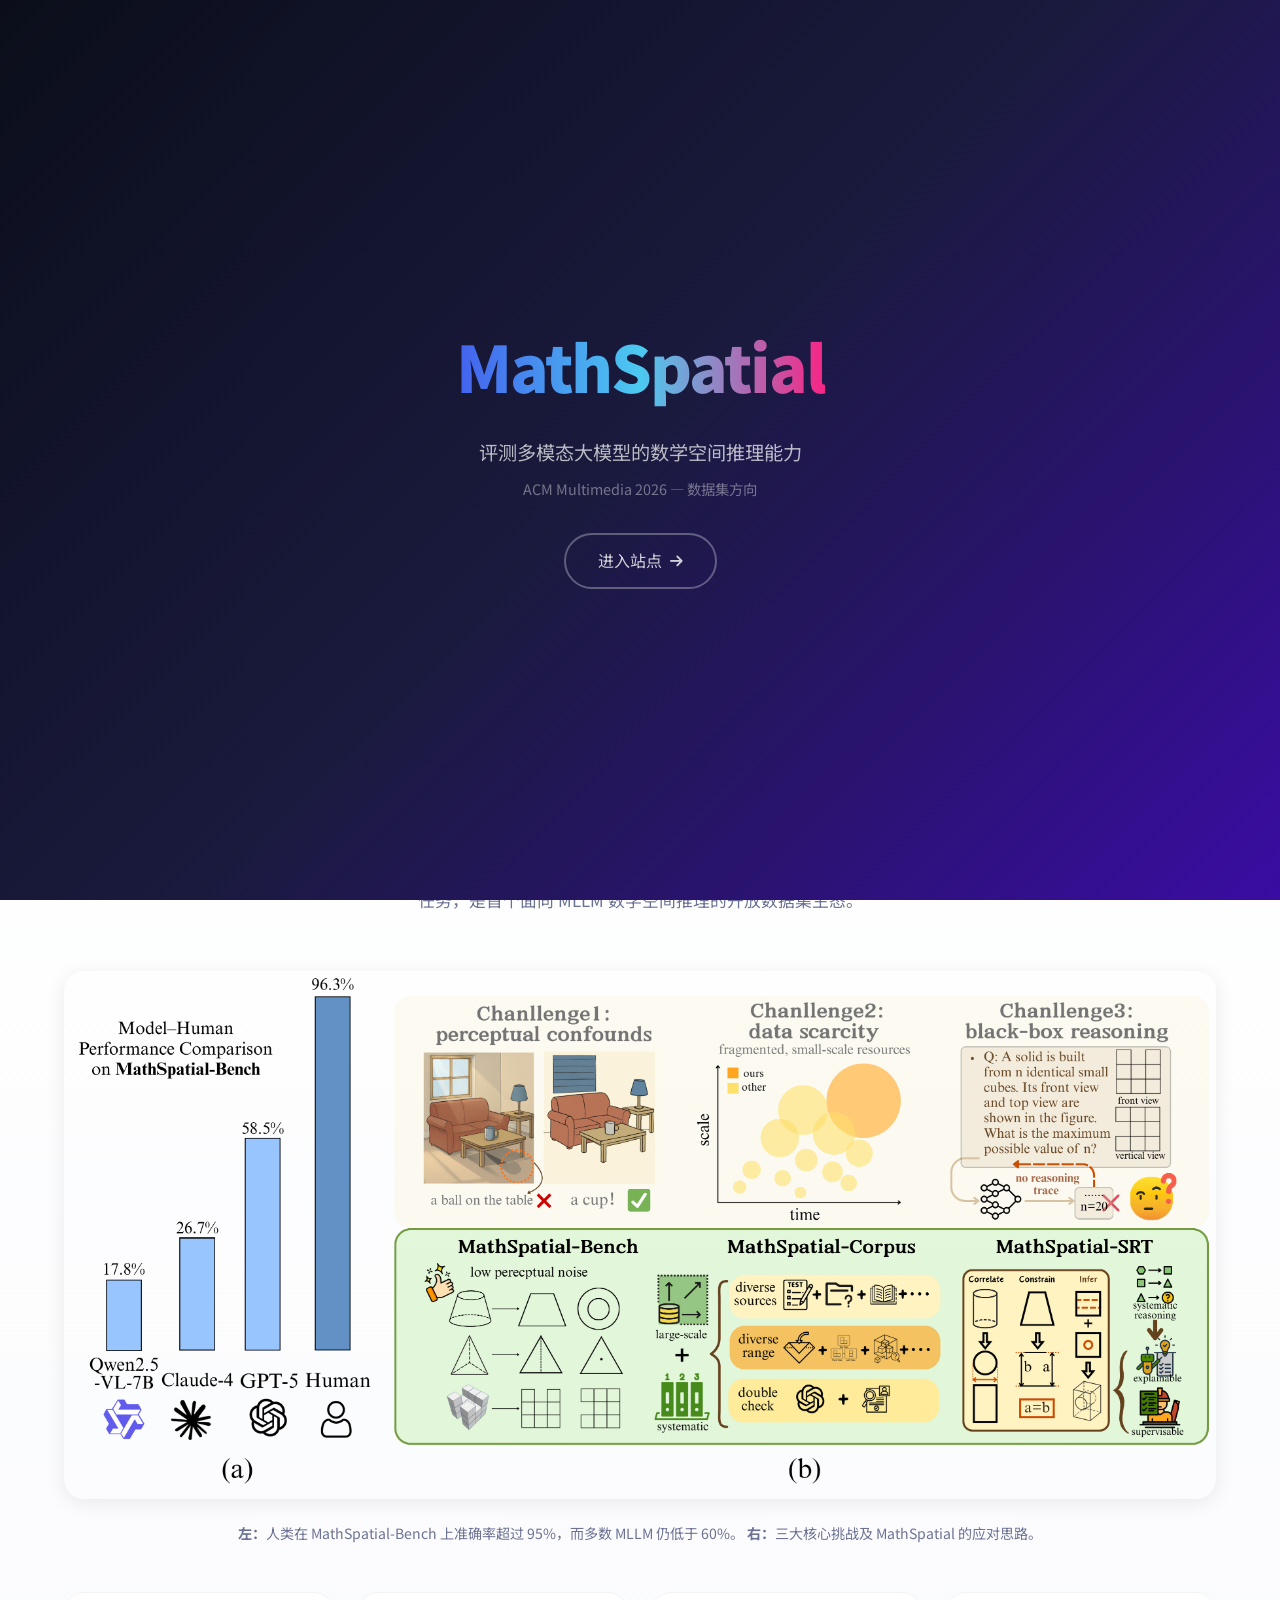
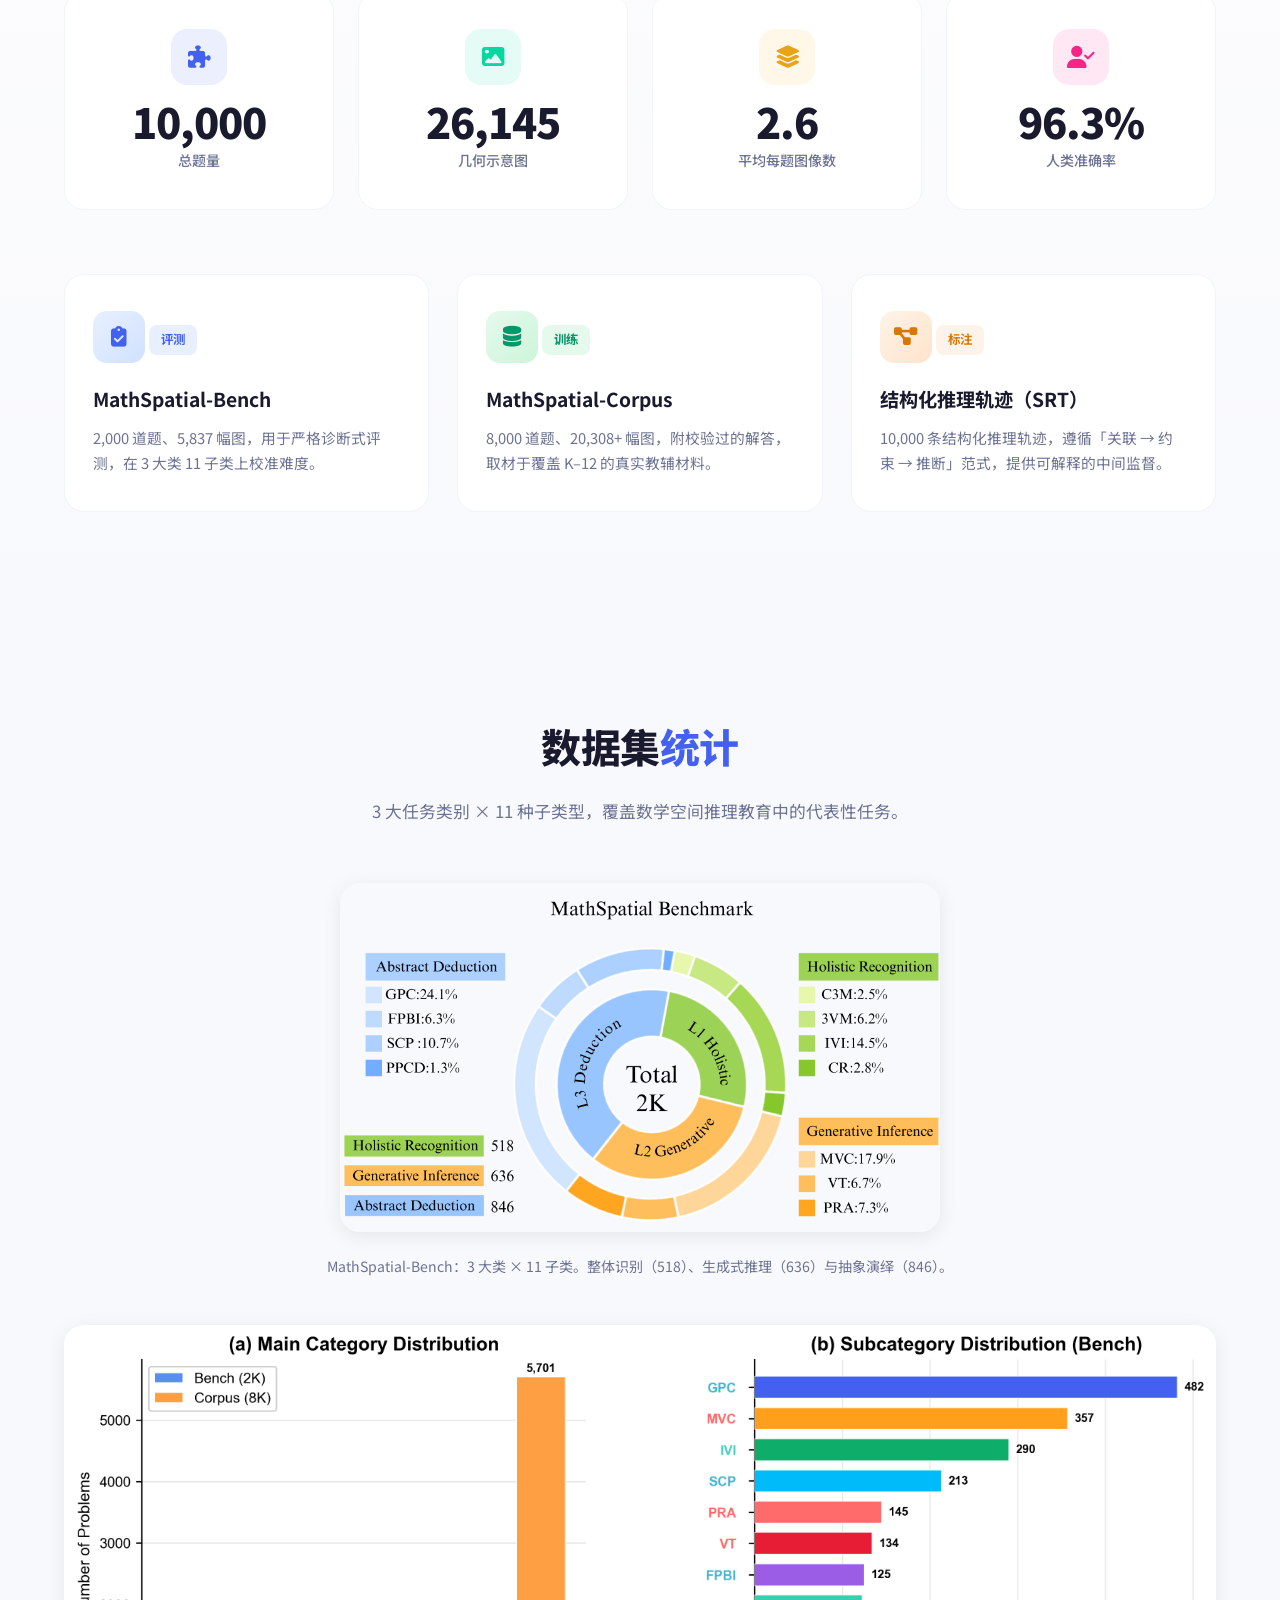
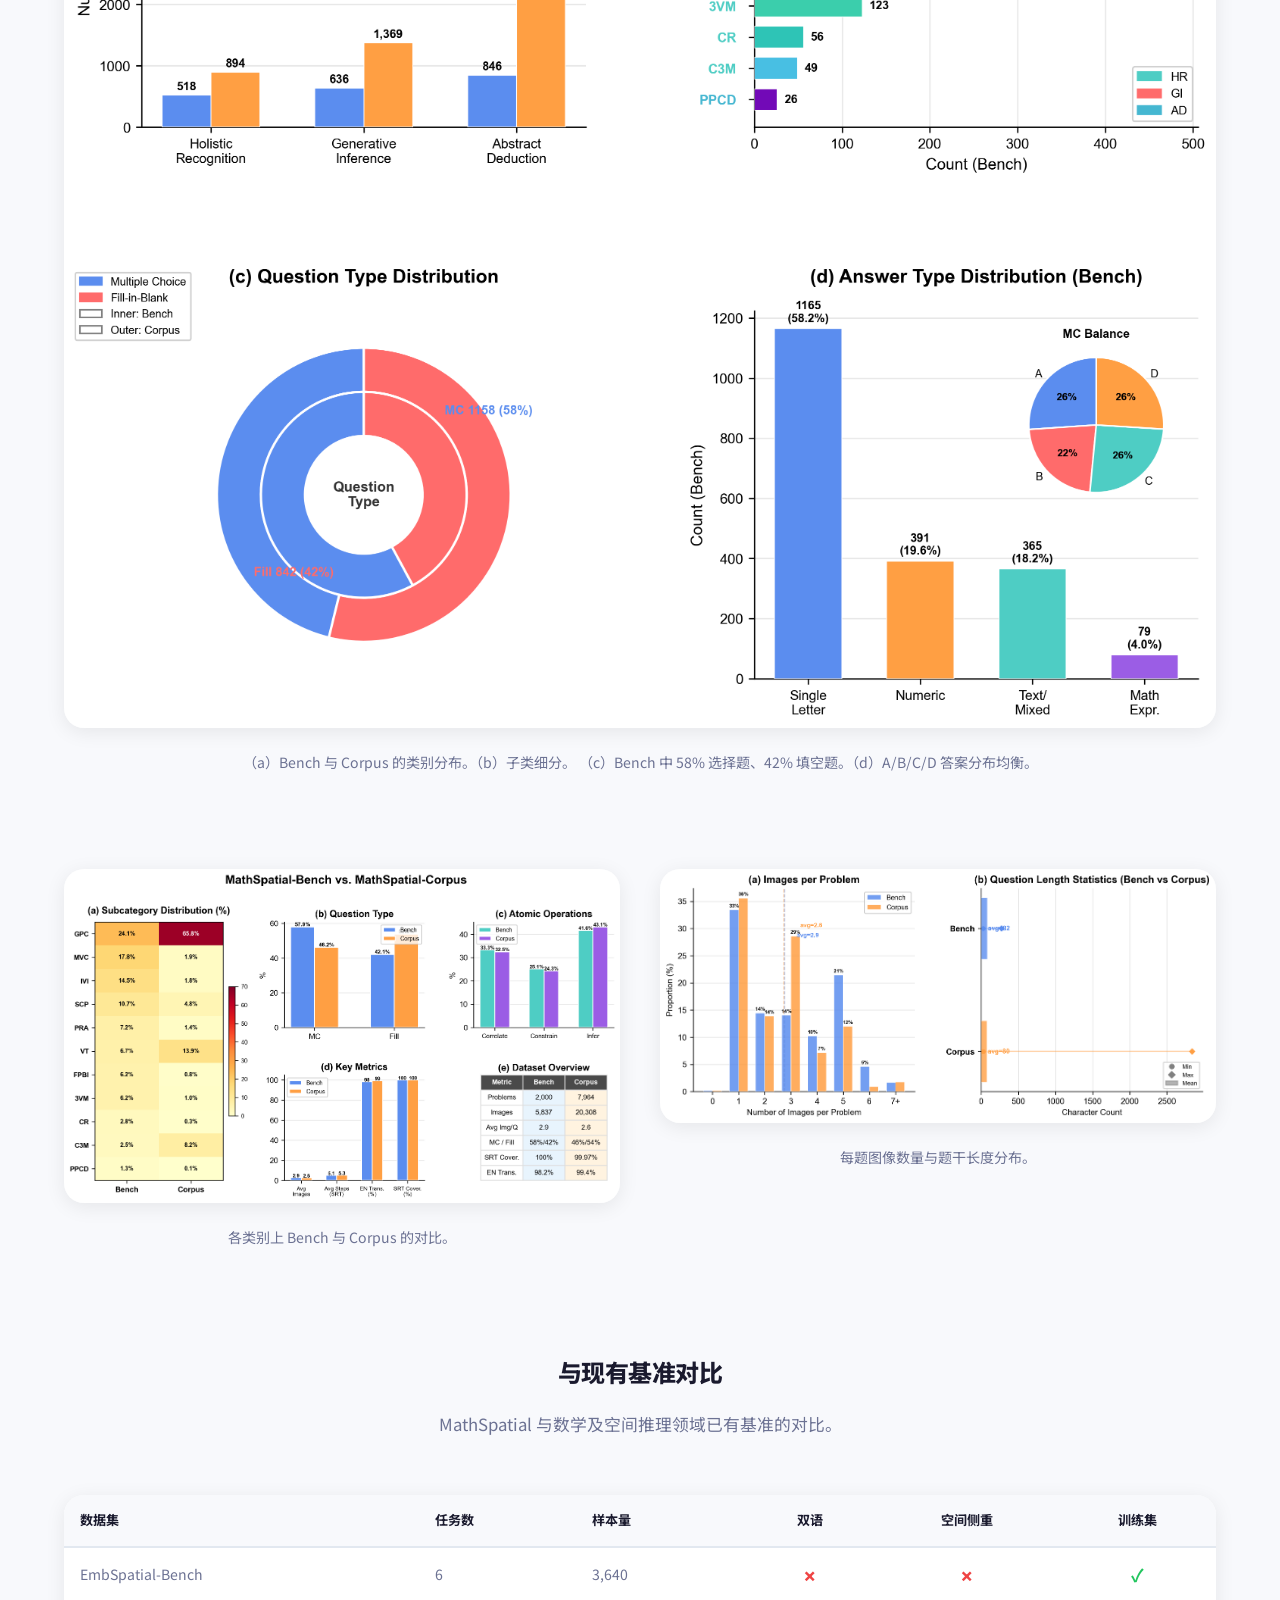
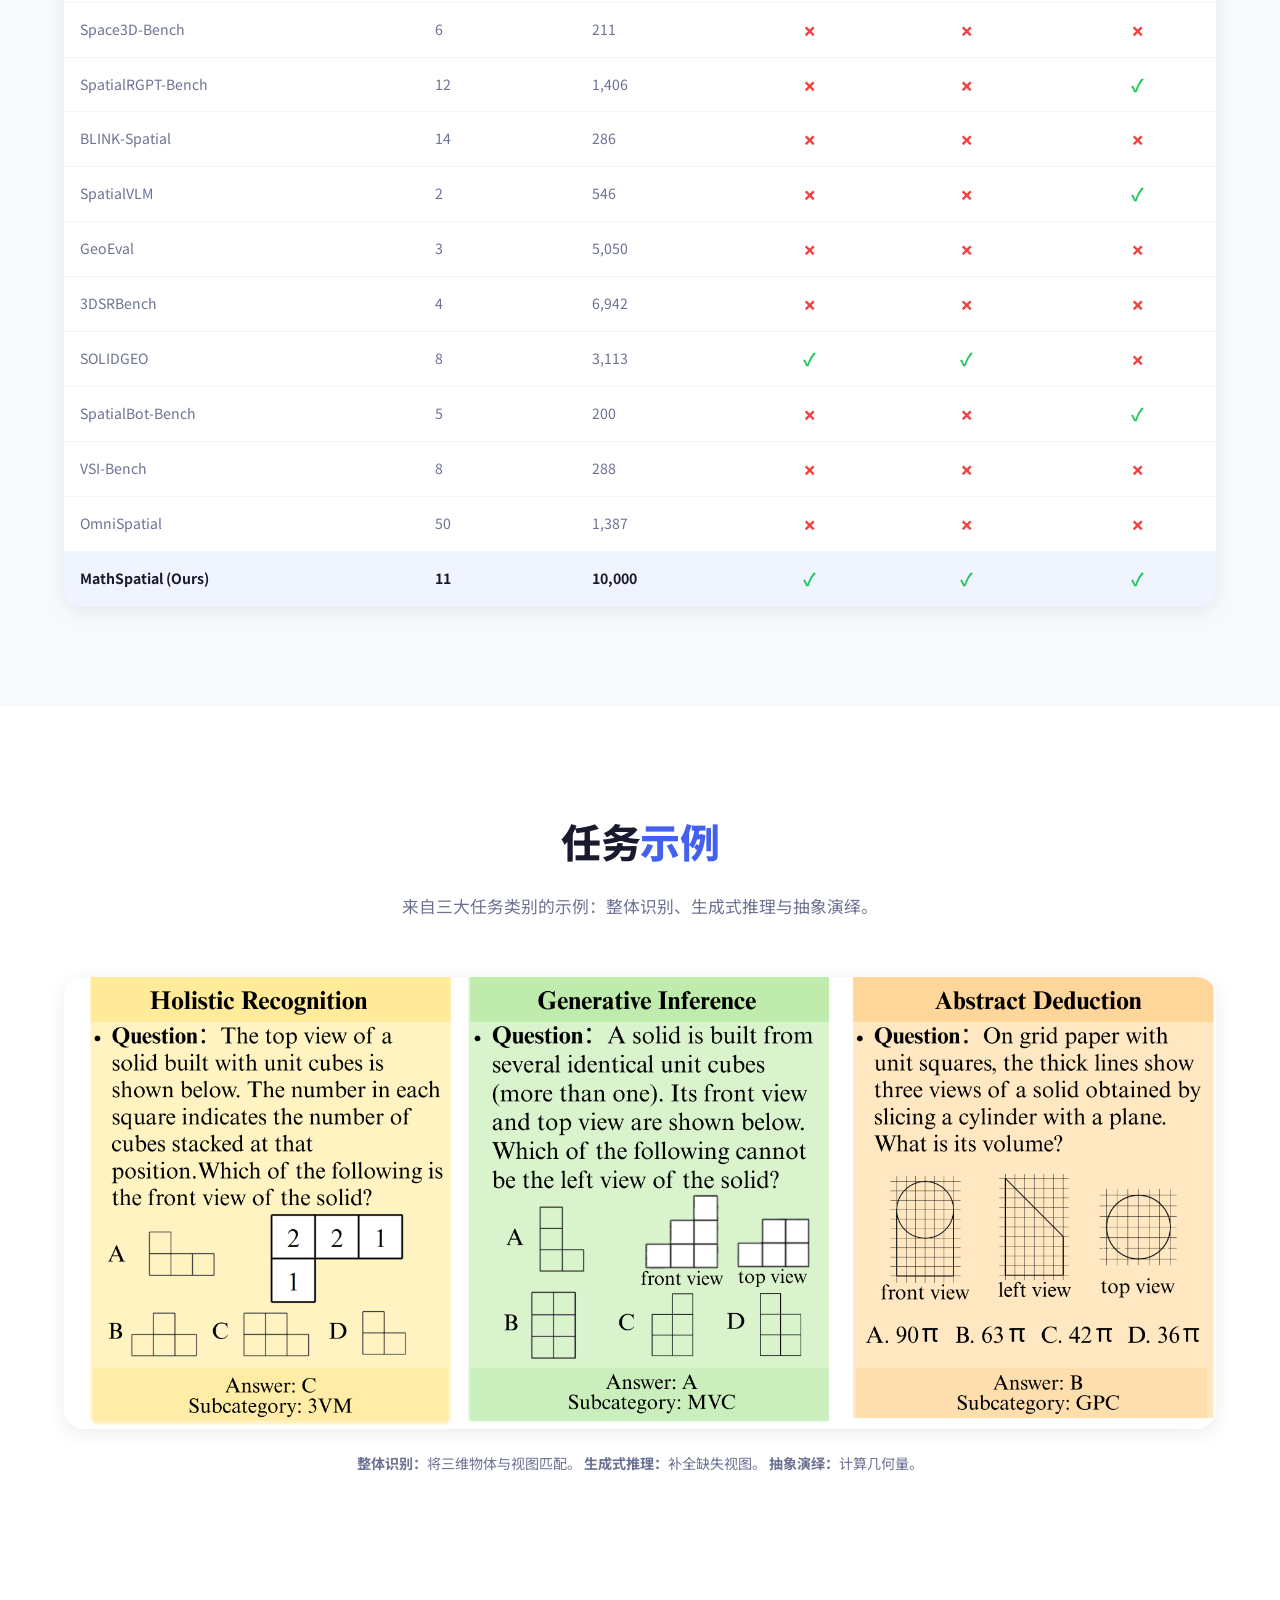
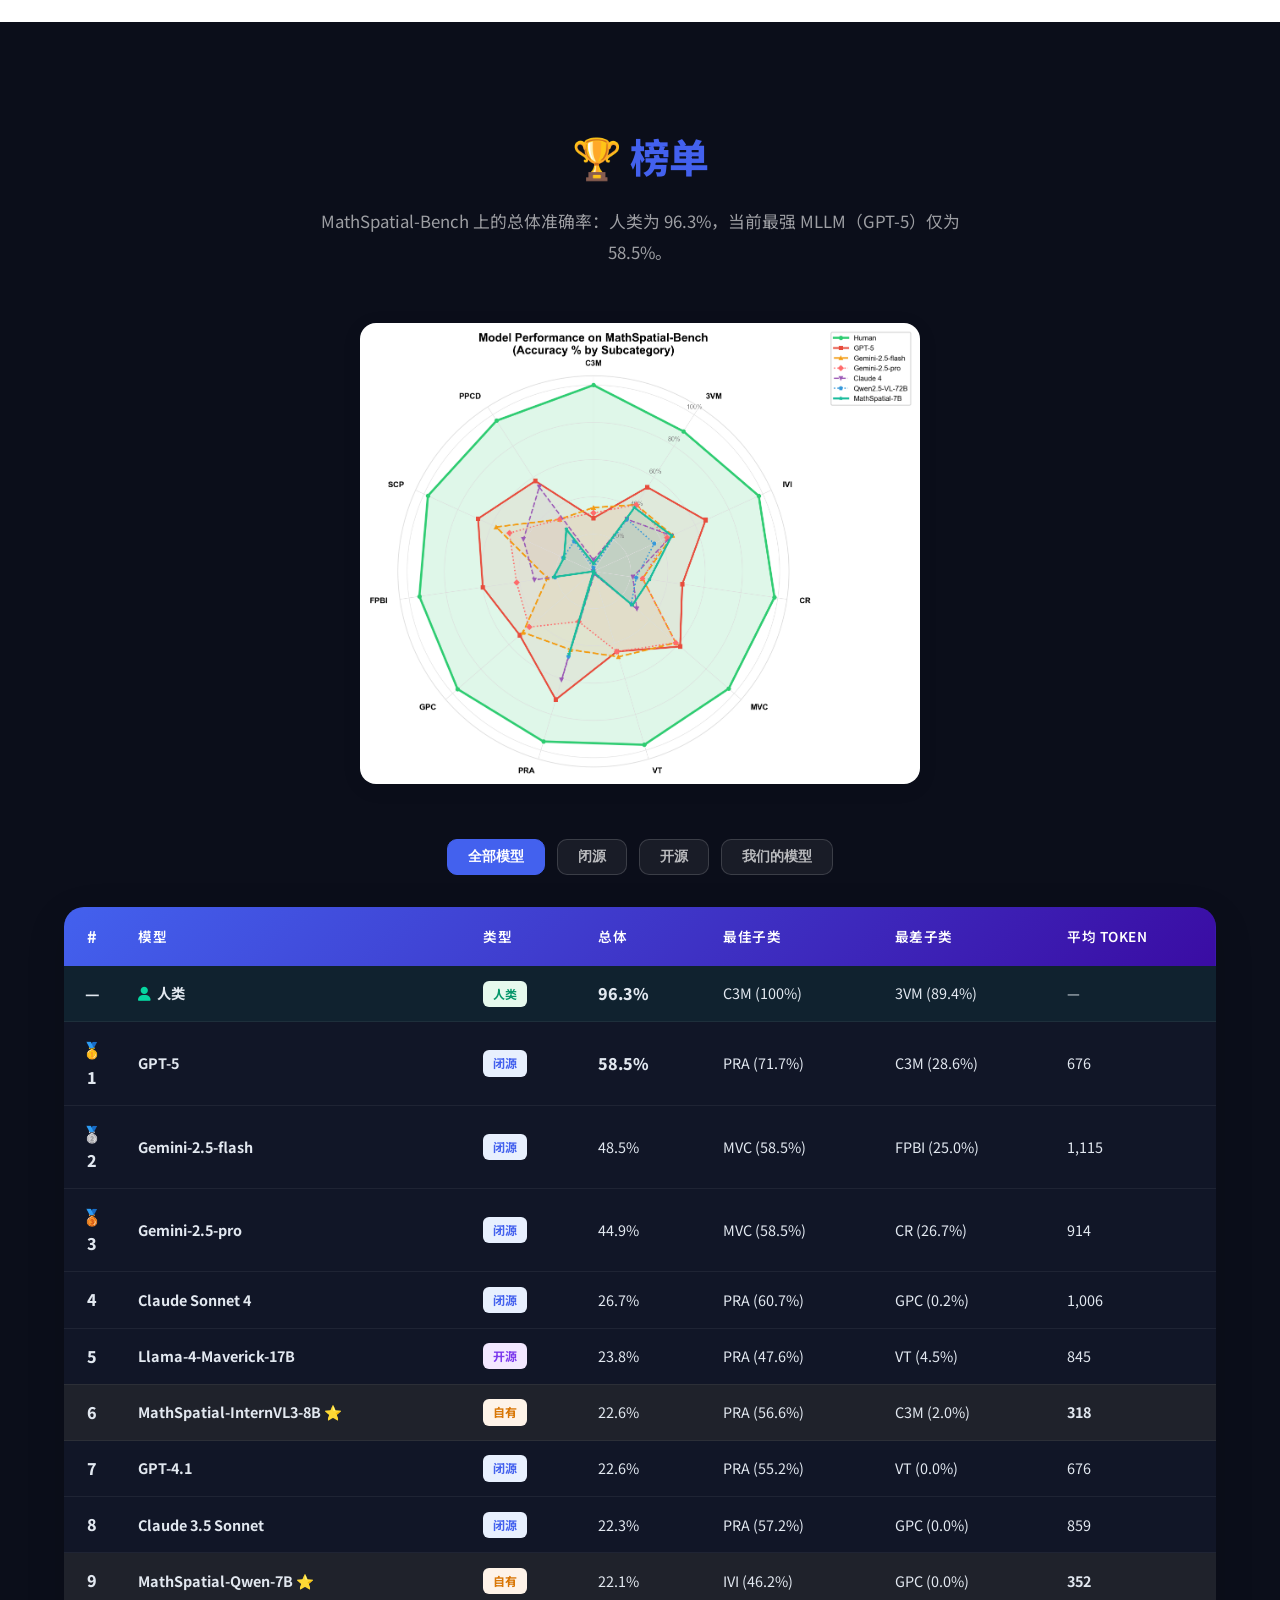
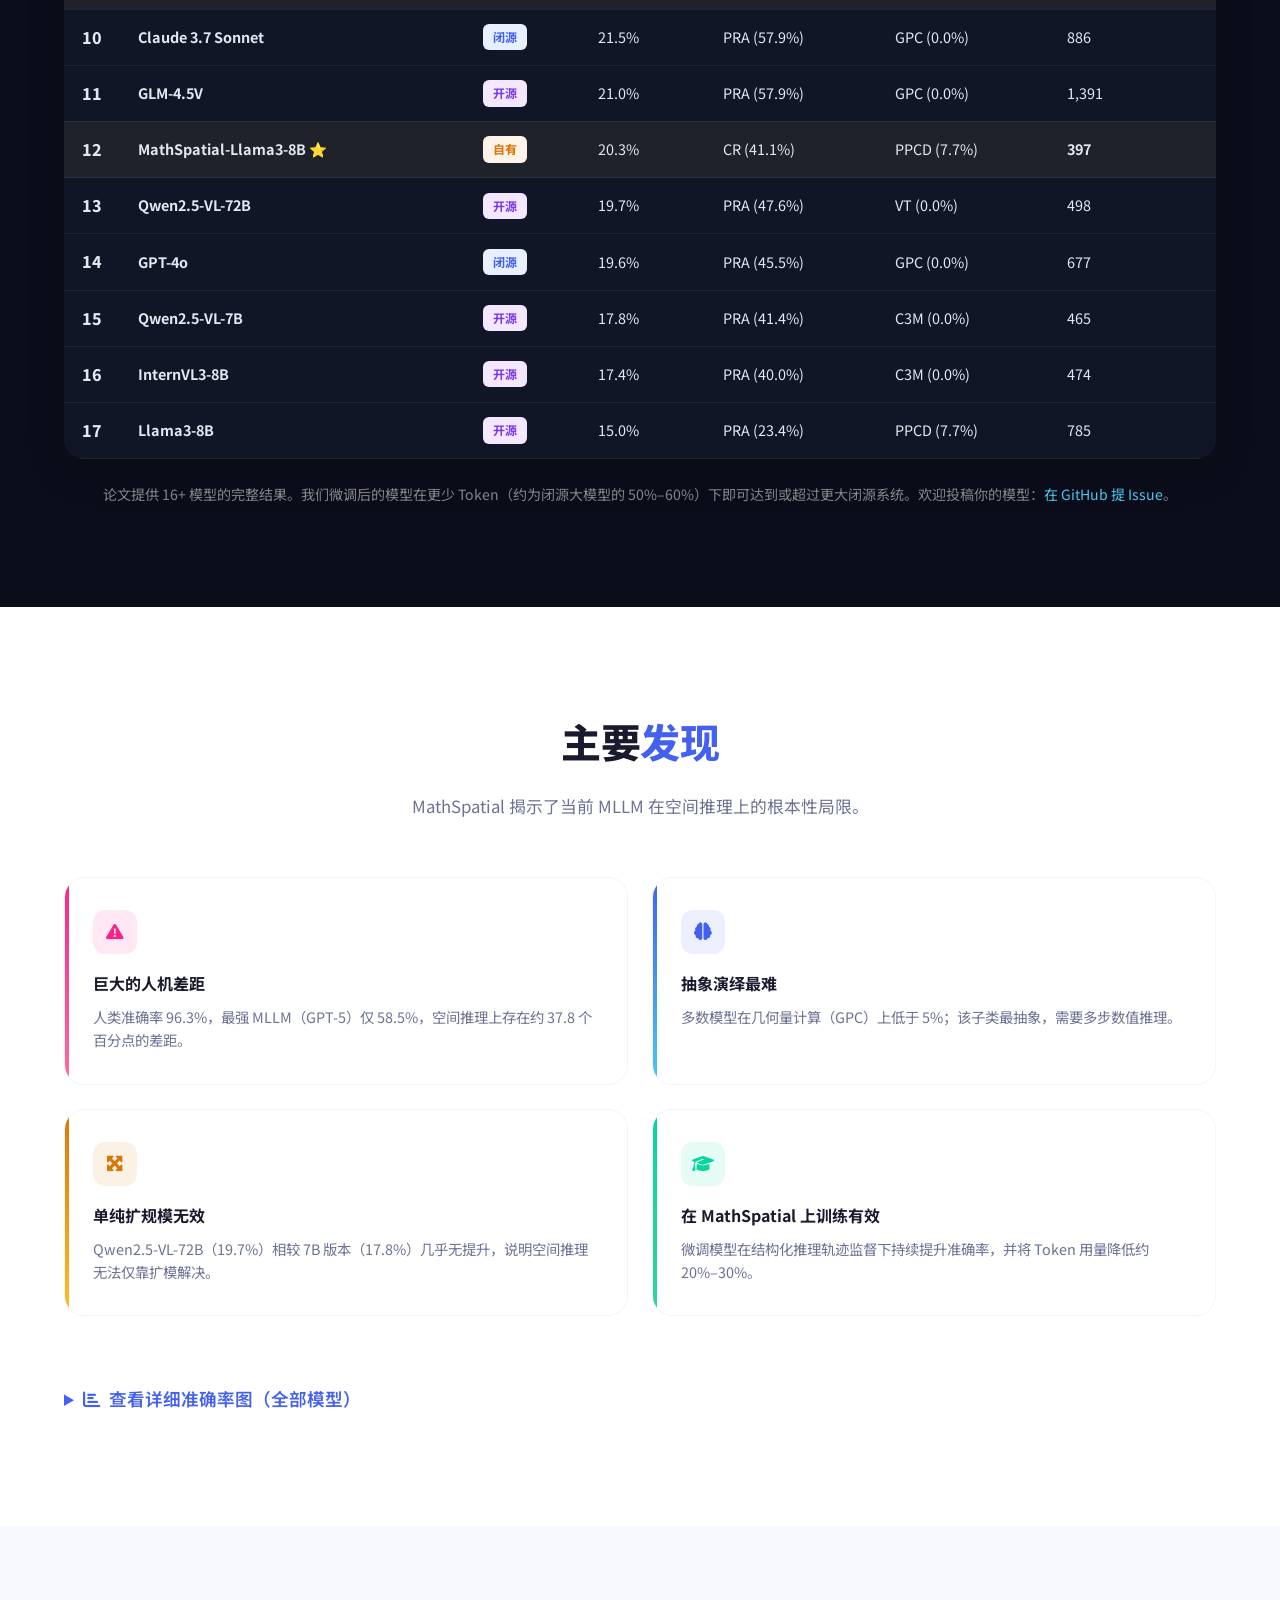
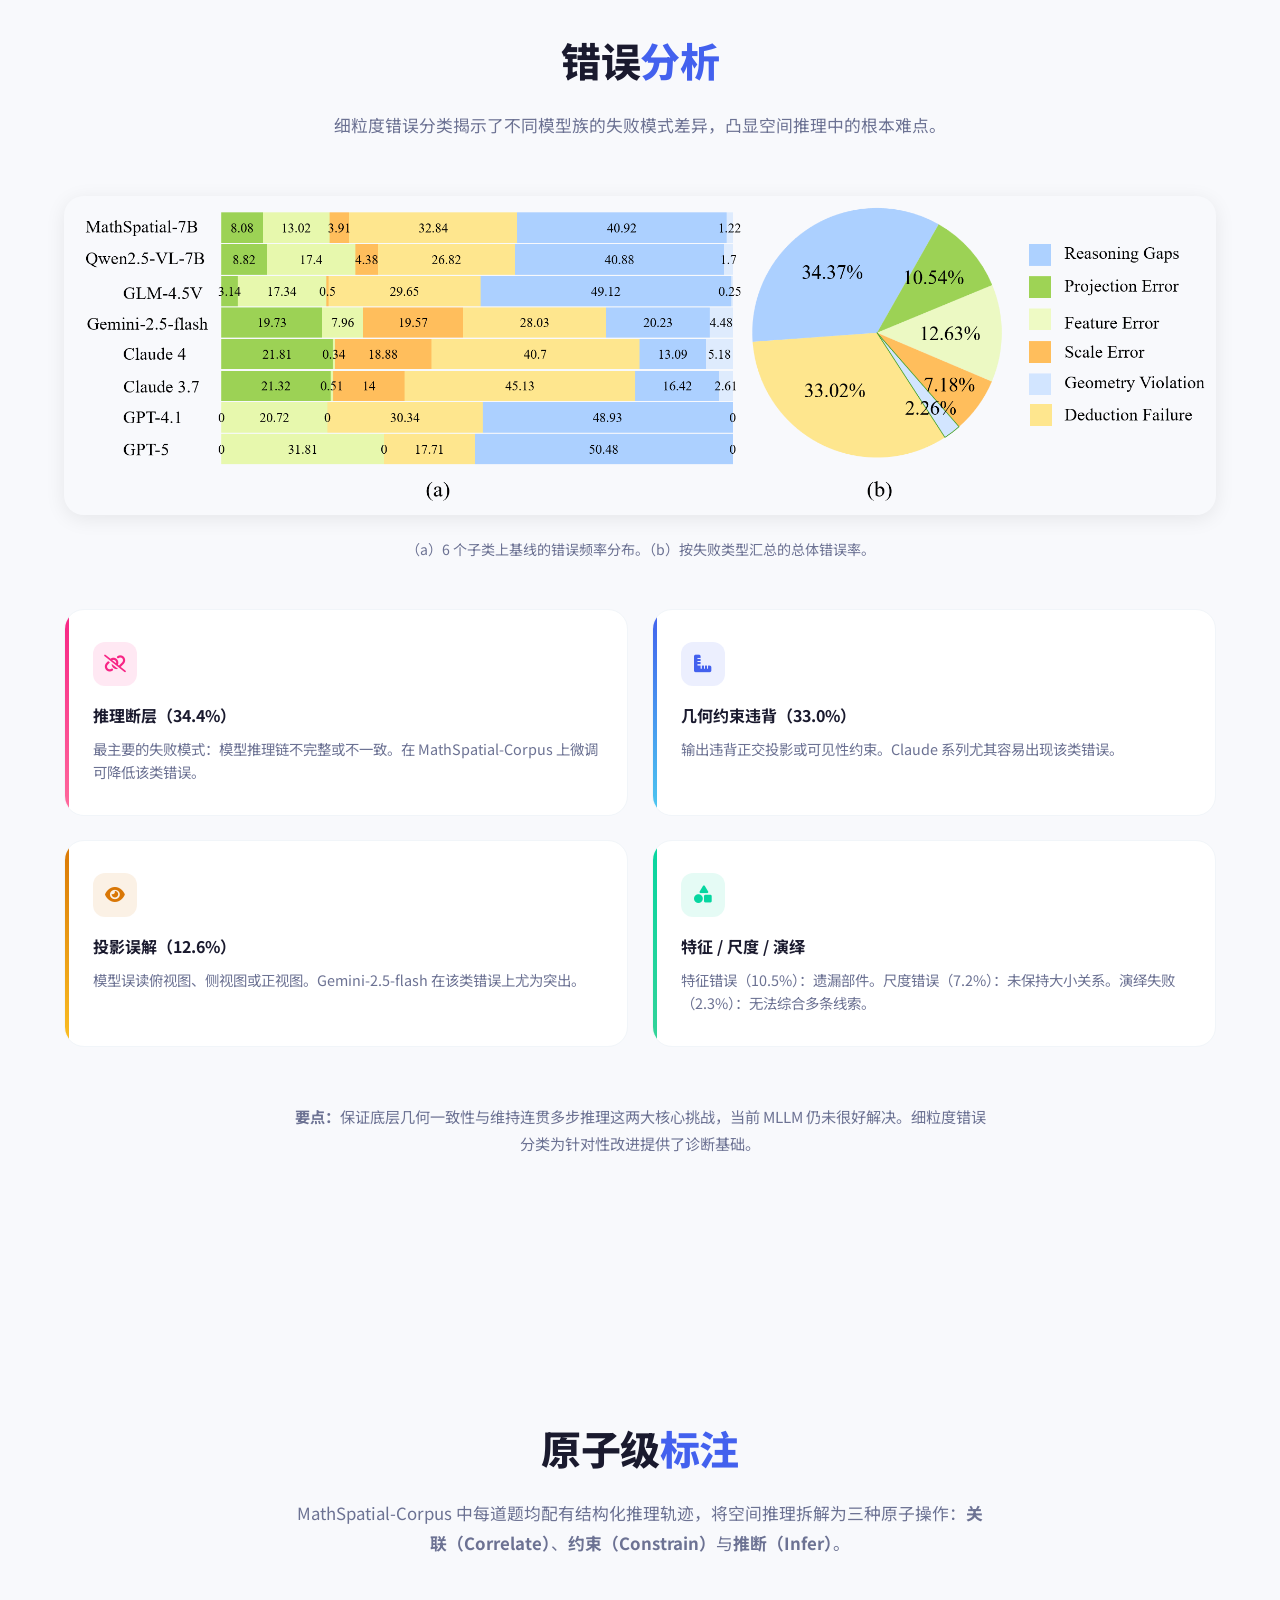
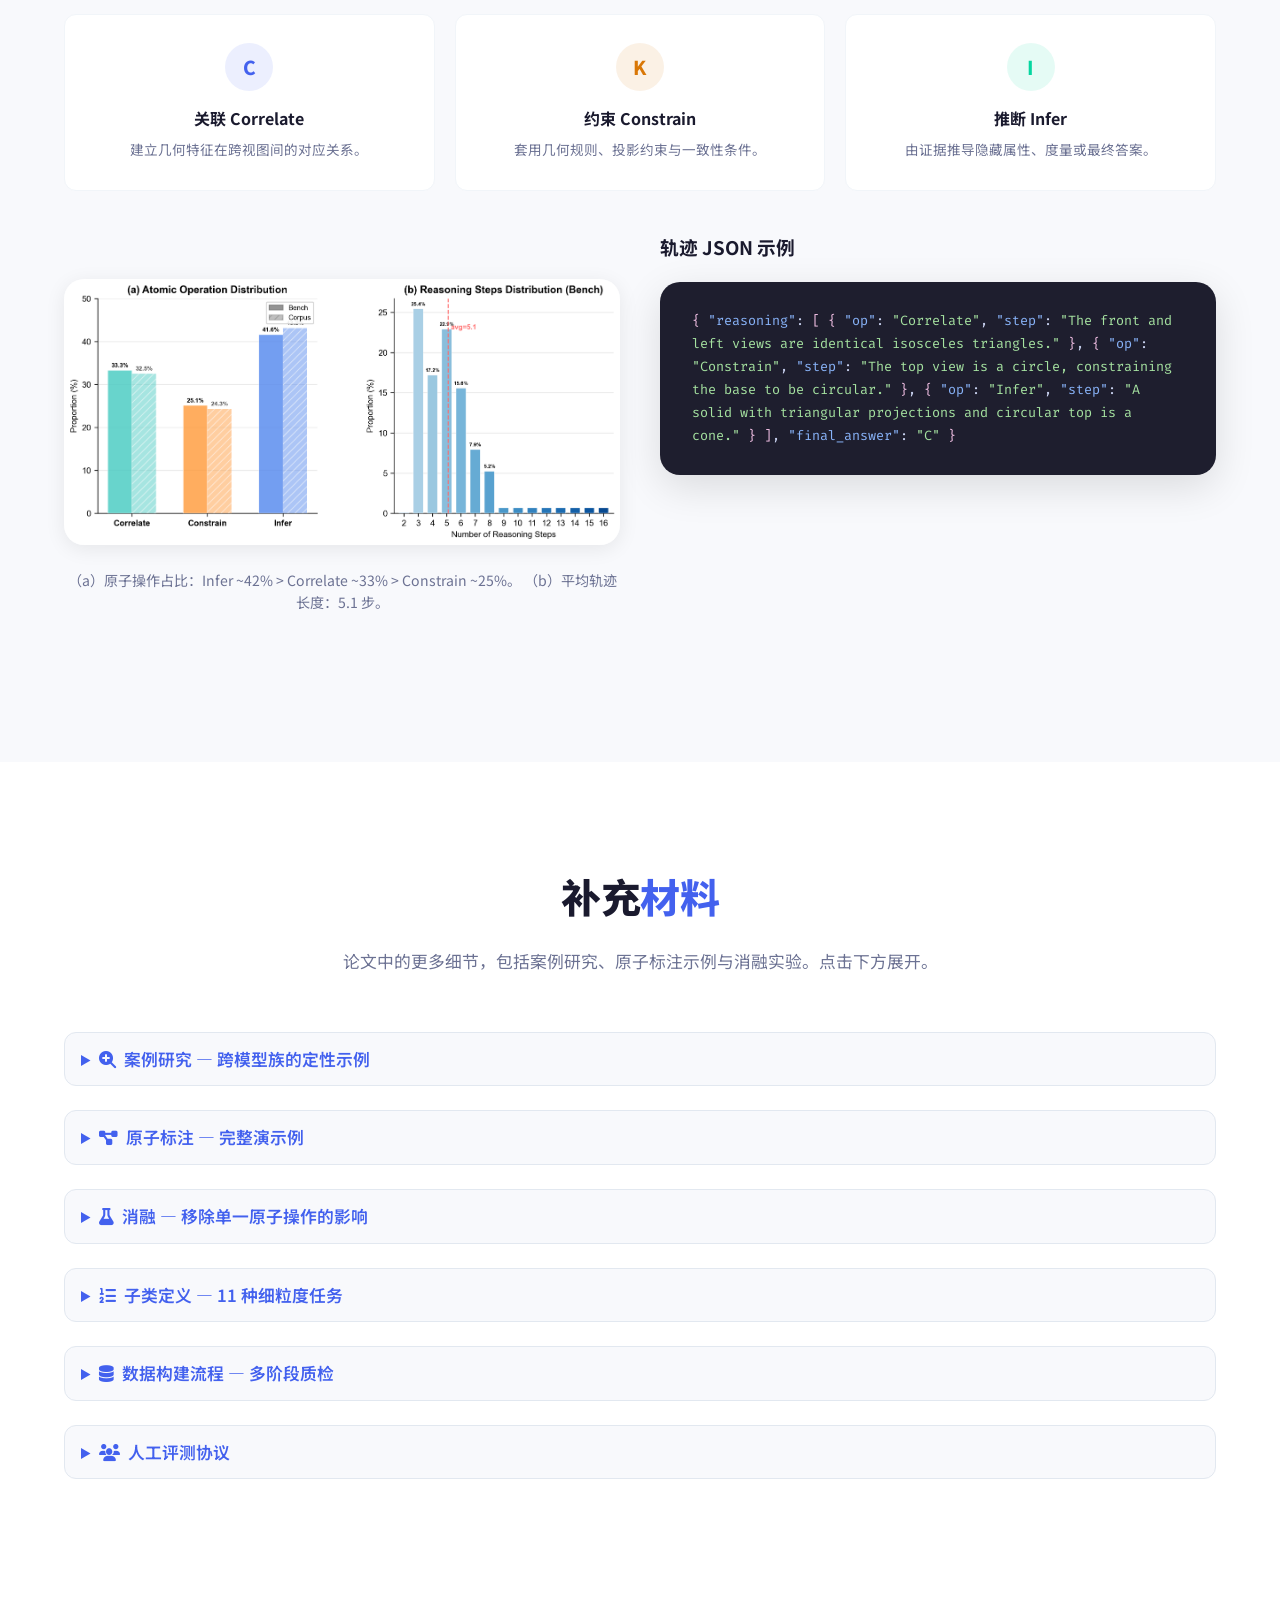
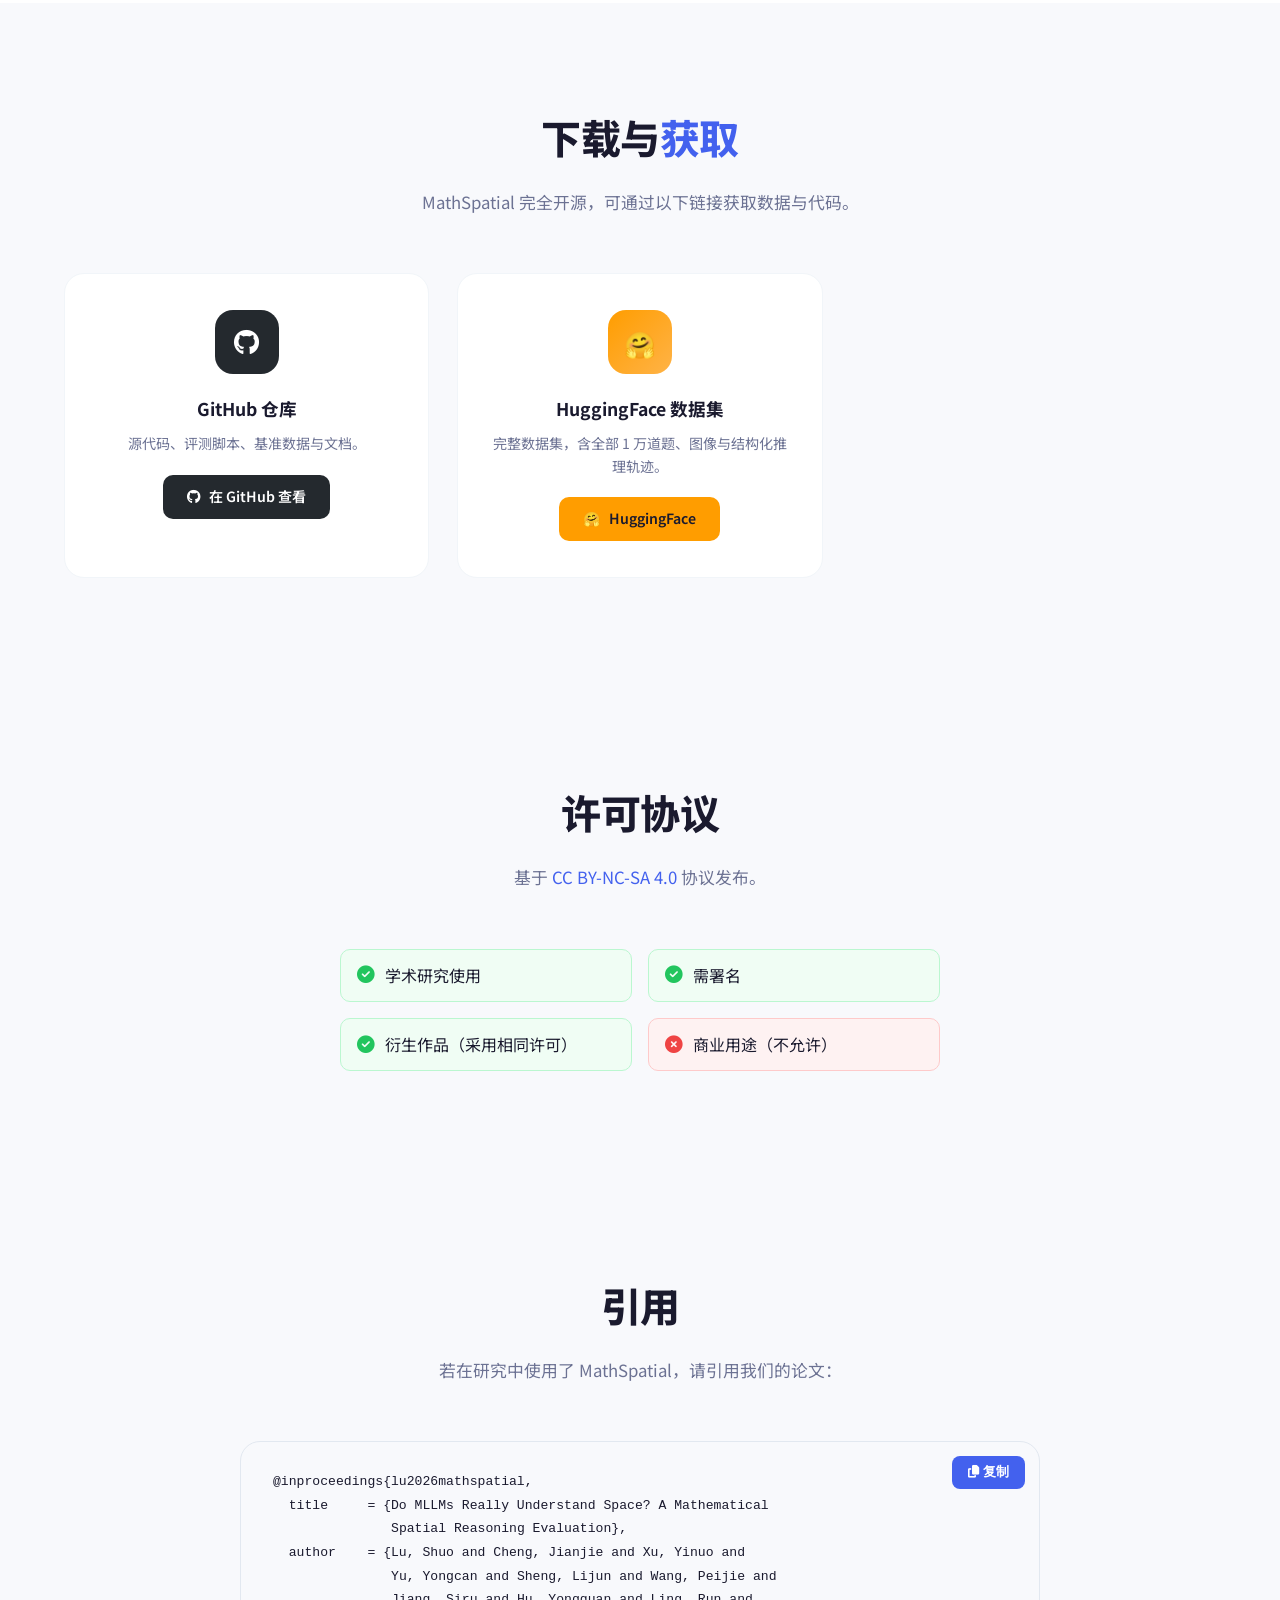
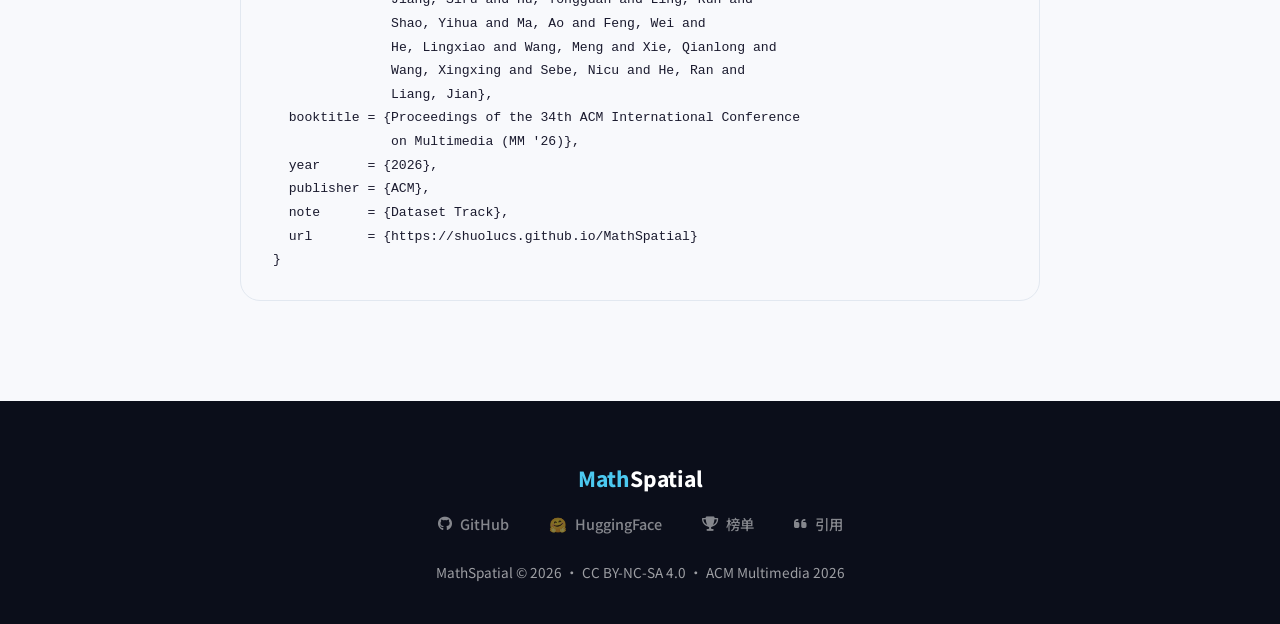
==== index_zh.html @ b51331fd "Update website: add Chinese version and update styles - Add index_zh.html (Chinese version of the pr" ====
<!DOCTYPE html>
<html lang="zh-Hans">
<head>
  <meta charset="UTF-8">
  <meta name="viewport" content="width=device-width, initial-scale=1.0">
  <title>MathSpatial | 数学空间推理大规模基准与数据集</title>
  <meta name="description" content="MathSpatial：首个包含约 1 万道题与 2.6 万余幅几何示意图的大规模数据集生态，用于评测多模态大模型（MLLM）的数学空间推理能力。ACM Multimedia 2026。">
  <meta name="keywords" content="MathSpatial, 空间推理, 基准, 数据集, MLLM, 多模态, ACM Multimedia, 几何推理">
  <meta property="og:title" content="MathSpatial 基准">
  <meta property="og:description" content="1 万道题、2.6 万+示意图、16+ 模型评测。首个数学空间推理大规模基准。">
  <meta property="og:type" content="website">
  <link rel="alternate" hreflang="en" href="index.html">
  <link rel="alternate" hreflang="zh-Hans" href="index_zh.html">
  <link rel="preconnect" href="https://fonts.googleapis.com">
  <link rel="preconnect" href="https://fonts.gstatic.com" crossorigin>
  <link href="https://fonts.googleapis.com/css2?family=Inter:wght@400;500;600;700;800;900&family=Fira+Code:wght@400;500&family=Noto+Sans+SC:wght@400;500;600;700&display=swap" rel="stylesheet">
  <link rel="stylesheet" href="https://cdnjs.cloudflare.com/ajax/libs/font-awesome/6.5.1/css/all.min.css">
  <link rel="stylesheet" href="static/css/style.css">
</head>
<body class="lang-zh">

<!-- ====== Landing Splash ====== -->
<div id="splash" style="position:fixed; inset:0; z-index:9999; display:flex; align-items:center; justify-content:center; background:linear-gradient(135deg,#0b0e1a 0%,#1a1a3e 50%,#3a0ca3 100%); cursor:pointer; transition:opacity 0.6s ease;" onclick="this.style.opacity='0'; setTimeout(()=>this.style.display='none',600);">
  <div style="text-align:center; color:white; animation:fadeInUp 0.8s ease;">
    <div style="font-size:4rem; font-weight:900; letter-spacing:-2px; margin-bottom:16px;">
      <span style="background:linear-gradient(90deg,#4361ee,#4cc9f0,#f72585);-webkit-background-clip:text;-webkit-text-fill-color:transparent;">MathSpatial</span>
    </div>
    <p style="font-size:1.2rem; color:rgba(255,255,255,0.7); margin-bottom:8px;">
      评测多模态大模型的数学空间推理能力
    </p>
    <p style="font-size:0.9rem; color:rgba(255,255,255,0.4); margin-bottom:32px;">
      ACM Multimedia 2026 — 数据集方向
    </p>
    <div style="display:inline-flex; align-items:center; gap:8px; padding:12px 32px; border:2px solid rgba(255,255,255,0.3); border-radius:40px; font-size:1rem; color:rgba(255,255,255,0.8); transition:all 0.3s;">
      <span>进入站点</span>
      <i class="fas fa-arrow-right" style="font-size:0.9rem;"></i>
    </div>
  </div>
</div>

<!-- ====== Navbar ====== -->
<nav class="navbar" id="navbar">
  <div class="container">
    <a href="#top" class="navbar-brand">
      <span class="logo-math">Math</span><span class="logo-spatial">Spatial</span>
    </a>
    <ul class="nav-links" id="navLinks">
      <li><a href="#overview">概览</a></li>
      <li><a href="#statistics">统计</a></li>
      <li><a href="#examples">示例</a></li>
      <li><a href="#leaderboard">榜单</a></li>
      <li><a href="#findings">主要发现</a></li>
      <li><a href="#error-analysis">错误分析</a></li>
      <li><a href="#annotations">标注</a></li>
      <li><a href="#download">下载</a></li>
      <li><a href="https://huggingface.co/datasets/shuolucs/MathSpatial" target="_blank" class="nav-cta"><i class="fas fa-database"></i> 数据集</a></li>
    </ul>
    <div class="lang-switch" role="navigation" aria-label="语言">
      <a href="index.html" hreflang="en" lang="en">EN</a>
      <span class="lang-sep" aria-hidden="true">|</span>
      <span class="lang-active">中文</span>
    </div>
    <div class="nav-hamburger" id="hamburger" onclick="toggleNav()">
      <i class="fas fa-bars"></i>
    </div>
  </div>
</nav>

<!-- ====== Hero ====== -->
<section class="hero" id="top">
  <canvas id="particles-canvas"></canvas>
  <div class="container hero-content">
    <div class="hero-label">
      <span class="label-icon">&#127942;</span> ACM Multimedia 2026 — 数据集方向
    </div>
    <h1>
      <span class="gradient-text">MathSpatial</span>
    </h1>
    <p class="subtitle">
      面向多模态大语言模型<strong>数学空间推理</strong>评测的
      首个大规模数据集生态
    </p>

    <div class="hero-badges">
      <span class="hero-badge b-blue"><i class="fas fa-puzzle-piece"></i> 10,000 道题</span>
      <span class="hero-badge b-green"><i class="fas fa-image"></i> 26,145 幅示意图</span>
      <span class="hero-badge b-orange"><i class="fas fa-sitemap"></i> 3 &times; 11 类任务</span>
      <span class="hero-badge b-red"><i class="fas fa-robot"></i> 16+ 个模型</span>
      <span class="hero-badge b-gray"><i class="fas fa-scale-balanced"></i> CC BY-NC-SA 4.0</span>
    </div>

    <div class="hero-buttons">
      <a class="btn btn-github" href="https://github.com/shuolucs/MathSpatial" target="_blank"><i class="fab fa-github"></i> GitHub</a>
      <a class="btn btn-hf" href="https://huggingface.co/datasets/shuolucs/MathSpatial" target="_blank"><span style="font-size:1.1rem">&#129303;</span> HuggingFace</a>
      <a class="btn btn-outline-light" href="#leaderboard"><i class="fas fa-trophy"></i> 榜单</a>
    </div>

    <p class="hero-team">
      Shuo Lu &middot; ACM Multimedia 2026
    </p>
  </div>
</section>

<!-- ====== Overview ====== -->
<section class="section section-gradient" id="overview">
  <div class="container">
    <h2 class="section-title animate-on-scroll">概览</h2>
    <p class="section-desc animate-on-scroll">
      MathSpatial 提供 10,000 道题与 26,000+ 幅几何示意图，涵盖从多视图识别到几何属性计算等任务，是首个面向 MLLM 数学空间推理的开放数据集生态。
    </p>

    <div class="img-showcase animate-on-scroll">
      <img src="static/images/overview.png?v=1775455884" alt="MathSpatial 概览" loading="lazy">
      <p class="img-caption">
        <strong>左：</strong>人类在 MathSpatial-Bench 上准确率超过 95%，而多数 MLLM 仍低于 60%。
        <strong>右：</strong>三大核心挑战及 MathSpatial 的应对思路。
      </p>
    </div>

    <!-- Stats Cards -->
    <div class="stats-row animate-on-scroll">
      <div class="stat-card">
        <div class="stat-icon blue"><i class="fas fa-puzzle-piece"></i></div>
        <div class="stat-number" data-count="10000">10,000</div>
        <div class="stat-label">总题量</div>
      </div>
      <div class="stat-card">
        <div class="stat-icon green"><i class="fas fa-image"></i></div>
        <div class="stat-number" data-count="26145">26,145</div>
        <div class="stat-label">几何示意图</div>
      </div>
      <div class="stat-card">
        <div class="stat-icon orange"><i class="fas fa-layer-group"></i></div>
        <div class="stat-number">2.6</div>
        <div class="stat-label">平均每题图像数</div>
      </div>
      <div class="stat-card">
        <div class="stat-icon red"><i class="fas fa-user-check"></i></div>
        <div class="stat-number">96.3%</div>
        <div class="stat-label">人类准确率</div>
      </div>
    </div>

    <!-- Components -->
    <div class="components-grid animate-on-scroll">
      <div class="component-card">
        <div class="card-icon bench"><i class="fas fa-clipboard-check"></i></div>
        <span class="card-stat bench">评测</span>
        <h3>MathSpatial-Bench</h3>
        <p>2,000 道题、5,837 幅图，用于严格诊断式评测，在 3 大类 11 子类上校准难度。</p>
      </div>
      <div class="component-card">
        <div class="card-icon corpus"><i class="fas fa-database"></i></div>
        <span class="card-stat corpus">训练</span>
        <h3>MathSpatial-Corpus</h3>
        <p>8,000 道题、20,308+ 幅图，附校验过的解答，取材于覆盖 K–12 的真实教辅材料。</p>
      </div>
      <div class="component-card">
        <div class="card-icon srt"><i class="fas fa-project-diagram"></i></div>
        <span class="card-stat srt">标注</span>
        <h3>结构化推理轨迹（SRT）</h3>
        <p>10,000 条结构化推理轨迹，遵循「关联 &rarr; 约束 &rarr; 推断」范式，提供可解释的中间监督。</p>
      </div>
    </div>
  </div>
</section>

<!-- ====== Statistics ====== -->
<section class="section section-alt" id="statistics">
  <div class="container">
    <h2 class="section-title animate-on-scroll">数据集<span class="highlight">统计</span></h2>
    <p class="section-desc animate-on-scroll">
      3 大任务类别 &times; 11 种子类型，覆盖数学空间推理教育中的代表性任务。
    </p>

    <div class="img-showcase animate-on-scroll">
      <img src="static/images/fig_sunburst.png?v=1775455884" alt="任务分类" style="max-width:600px;" loading="lazy">
      <p class="img-caption">
        MathSpatial-Bench：3 大类 &times; 11 子类。整体识别（518）、生成式推理（636）与抽象演绎（846）。
      </p>
    </div>

    <div class="img-showcase animate-on-scroll">
      <img src="static/images/fig_combined_stats.png?v=1775455884" alt="综合统计" loading="lazy">
      <p class="img-caption">
        （a）Bench 与 Corpus 的类别分布。（b）子类细分。
        （c）Bench 中 58% 选择题、42% 填空题。（d）A/B/C/D 答案分布均衡。
      </p>
    </div>

    <div class="two-col animate-on-scroll" style="margin-top:48px;">
      <div class="img-showcase">
        <img src="static/images/fig_bench_corpus_comparison.png?v=1775455884" alt="Bench 与 Corpus 对比" loading="lazy">
        <p class="img-caption">各类别上 Bench 与 Corpus 的对比。</p>
      </div>
      <div class="img-showcase">
        <img src="static/images/fig_images_text_stats.png?v=1775455884" alt="图像与文本统计" loading="lazy">
        <p class="img-caption">每题图像数量与题干长度分布。</p>
      </div>
    </div>

    <h3 class="section-title animate-on-scroll" style="font-size:1.5rem; margin-top:56px;">与现有基准对比</h3>
    <p class="section-desc animate-on-scroll">MathSpatial 与数学及空间推理领域已有基准的对比。</p>
    <div class="comparison-wrapper animate-on-scroll">
      <table class="comparison-table">
        <thead>
          <tr>
            <th>数据集</th>
            <th>任务数</th>
            <th>样本量</th>
            <th>双语</th>
            <th>空间侧重</th>
            <th>训练集</th>
          </tr>
        </thead>
        <tbody>
          <tr>
            <td>EmbSpatial-Bench</td><td>6</td><td>3,640</td>
            <td><span class="check-no">&#10007;</span></td><td><span class="check-no">&#10007;</span></td><td><span class="check-yes">&#10003;</span></td>
          </tr>
          <tr>
            <td>Space3D-Bench</td><td>6</td><td>211</td>
            <td><span class="check-no">&#10007;</span></td><td><span class="check-no">&#10007;</span></td><td><span class="check-no">&#10007;</span></td>
          </tr>
          <tr>
            <td>SpatialRGPT-Bench</td><td>12</td><td>1,406</td>
            <td><span class="check-no">&#10007;</span></td><td><span class="check-no">&#10007;</span></td><td><span class="check-yes">&#10003;</span></td>
          </tr>
          <tr>
            <td>BLINK-Spatial</td><td>14</td><td>286</td>
            <td><span class="check-no">&#10007;</span></td><td><span class="check-no">&#10007;</span></td><td><span class="check-no">&#10007;</span></td>
          </tr>
          <tr>
            <td>SpatialVLM</td><td>2</td><td>546</td>
            <td><span class="check-no">&#10007;</span></td><td><span class="check-no">&#10007;</span></td><td><span class="check-yes">&#10003;</span></td>
          </tr>
          <tr>
            <td>GeoEval</td><td>3</td><td>5,050</td>
            <td><span class="check-no">&#10007;</span></td><td><span class="check-no">&#10007;</span></td><td><span class="check-no">&#10007;</span></td>
          </tr>
          <tr>
            <td>3DSRBench</td><td>4</td><td>6,942</td>
            <td><span class="check-no">&#10007;</span></td><td><span class="check-no">&#10007;</span></td><td><span class="check-no">&#10007;</span></td>
          </tr>
          <tr>
            <td>SOLIDGEO</td><td>8</td><td>3,113</td>
            <td><span class="check-yes">&#10003;</span></td><td><span class="check-yes">&#10003;</span></td><td><span class="check-no">&#10007;</span></td>
          </tr>
          <tr>
            <td>SpatialBot-Bench</td><td>5</td><td>200</td>
            <td><span class="check-no">&#10007;</span></td><td><span class="check-no">&#10007;</span></td><td><span class="check-yes">&#10003;</span></td>
          </tr>
          <tr>
            <td>VSI-Bench</td><td>8</td><td>288</td>
            <td><span class="check-no">&#10007;</span></td><td><span class="check-no">&#10007;</span></td><td><span class="check-no">&#10007;</span></td>
          </tr>
          <tr>
            <td>OmniSpatial</td><td>50</td><td>1,387</td>
            <td><span class="check-no">&#10007;</span></td><td><span class="check-no">&#10007;</span></td><td><span class="check-no">&#10007;</span></td>
          </tr>
          <tr class="ours-row">
            <td>MathSpatial (Ours)</td><td>11</td><td>10,000</td>
            <td><span class="check-yes">&#10003;</span></td><td><span class="check-yes">&#10003;</span></td><td><span class="check-yes">&#10003;</span></td>
          </tr>
        </tbody>
      </table>
    </div>
  </div>
</section>

<!-- ====== Examples ====== -->
<section class="section" id="examples">
  <div class="container">
    <h2 class="section-title animate-on-scroll">任务<span class="highlight">示例</span></h2>
    <p class="section-desc animate-on-scroll">
      来自三大任务类别的示例：整体识别、生成式推理与抽象演绎。
    </p>
    <div class="img-showcase animate-on-scroll">
      <img src="static/images/examples.png?v=1775455884" alt="任务示例" loading="lazy">
      <p class="img-caption">
        <strong>整体识别：</strong>将三维物体与视图匹配。
        <strong>生成式推理：</strong>补全缺失视图。
        <strong>抽象演绎：</strong>计算几何量。
      </p>
    </div>

  </div>
</section>

<!-- ====== Leaderboard ====== -->
<section class="section section-dark" id="leaderboard">
  <div class="container">
    <h2 class="section-title animate-on-scroll" style="color:#fff;">&#127942; <span class="highlight">榜单</span></h2>
    <p class="section-desc animate-on-scroll">
      MathSpatial-Bench 上的总体准确率：人类为 96.3%，当前最强 MLLM（GPT-5）仅为 58.5%。
    </p>

    <div class="img-showcase animate-on-scroll" style="margin-bottom:48px;">
      <img src="static/images/fig_radar_models.png?v=1775455884" alt="雷达图" style="max-width:560px; border-radius:16px;" loading="lazy">
    </div>

    <div class="leaderboard-controls animate-on-scroll">
      <button class="lb-filter active" data-filter="all">全部模型</button>
      <button class="lb-filter" data-filter="closed">闭源</button>
      <button class="lb-filter" data-filter="open">开源</button>
      <button class="lb-filter" data-filter="ours">我们的模型</button>
    </div>

    <div class="leaderboard-wrapper animate-on-scroll">
      <table class="leaderboard" id="leaderboardTable">
        <thead>
          <tr>
            <th class="rank">#</th>
            <th>模型</th>
            <th>类型</th>
            <th>总体</th>
            <th>最佳子类</th>
            <th>最差子类</th>
            <th>平均 Token</th>
          </tr>
        </thead>
        <tbody>
          <tr class="human-row" data-type="human">
            <td class="rank">&mdash;</td>
            <td class="model-name"><i class="fas fa-user" style="margin-right:6px;color:#06d6a0;"></i>人类</td>
            <td><span class="type-badge type-human">人类</span></td>
            <td class="highlight-val">96.3%</td>
            <td>C3M (100%)</td>
            <td>3VM (89.4%)</td>
            <td>&mdash;</td>
          </tr>
          <tr data-type="closed">
            <td class="rank rank-1">&#129351; 1</td>
            <td class="model-name">GPT-5</td>
            <td><span class="type-badge type-closed">闭源</span></td>
            <td class="highlight-val">58.5%</td>
            <td>PRA (71.7%)</td>
            <td>C3M (28.6%)</td>
            <td>676</td>
          </tr>
          <tr data-type="closed">
            <td class="rank rank-2">&#129352; 2</td>
            <td class="model-name">Gemini-2.5-flash</td>
            <td><span class="type-badge type-closed">闭源</span></td>
            <td>48.5%</td>
            <td>MVC (58.5%)</td>
            <td>FPBI (25.0%)</td>
            <td>1,115</td>
          </tr>
          <tr data-type="closed">
            <td class="rank rank-3">&#129353; 3</td>
            <td class="model-name">Gemini-2.5-pro</td>
            <td><span class="type-badge type-closed">闭源</span></td>
            <td>44.9%</td>
            <td>MVC (58.5%)</td>
            <td>CR (26.7%)</td>
            <td>914</td>
          </tr>
          <tr data-type="closed">
            <td class="rank">4</td>
            <td class="model-name">Claude Sonnet 4</td>
            <td><span class="type-badge type-closed">闭源</span></td>
            <td>26.7%</td>
            <td>PRA (60.7%)</td>
            <td>GPC (0.2%)</td>
            <td>1,006</td>
          </tr>
          <tr data-type="open">
            <td class="rank">5</td>
            <td class="model-name">Llama-4-Maverick-17B</td>
            <td><span class="type-badge type-open">开源</span></td>
            <td>23.8%</td>
            <td>PRA (47.6%)</td>
            <td>VT (4.5%)</td>
            <td>845</td>
          </tr>
          <tr class="ours-row" data-type="ours">
            <td class="rank">6</td>
            <td class="model-name">MathSpatial-InternVL3-8B &#11088;</td>
            <td><span class="type-badge type-ours">自有</span></td>
            <td>22.6%</td>
            <td>PRA (56.6%)</td>
            <td>C3M (2.0%)</td>
            <td><strong>318</strong></td>
          </tr>
          <tr data-type="closed">
            <td class="rank">7</td>
            <td class="model-name">GPT-4.1</td>
            <td><span class="type-badge type-closed">闭源</span></td>
            <td>22.6%</td>
            <td>PRA (55.2%)</td>
            <td>VT (0.0%)</td>
            <td>676</td>
          </tr>
          <tr data-type="closed">
            <td class="rank">8</td>
            <td class="model-name">Claude 3.5 Sonnet</td>
            <td><span class="type-badge type-closed">闭源</span></td>
            <td>22.3%</td>
            <td>PRA (57.2%)</td>
            <td>GPC (0.0%)</td>
            <td>859</td>
          </tr>
          <tr class="ours-row" data-type="ours">
            <td class="rank">9</td>
            <td class="model-name">MathSpatial-Qwen-7B &#11088;</td>
            <td><span class="type-badge type-ours">自有</span></td>
            <td>22.1%</td>
            <td>IVI (46.2%)</td>
            <td>GPC (0.0%)</td>
            <td><strong>352</strong></td>
          </tr>
          <tr data-type="closed">
            <td class="rank">10</td>
            <td class="model-name">Claude 3.7 Sonnet</td>
            <td><span class="type-badge type-closed">闭源</span></td>
            <td>21.5%</td>
            <td>PRA (57.9%)</td>
            <td>GPC (0.0%)</td>
            <td>886</td>
          </tr>
          <tr data-type="open">
            <td class="rank">11</td>
            <td class="model-name">GLM-4.5V</td>
            <td><span class="type-badge type-open">开源</span></td>
            <td>21.0%</td>
            <td>PRA (57.9%)</td>
            <td>GPC (0.0%)</td>
            <td>1,391</td>
          </tr>
          <tr class="ours-row" data-type="ours">
            <td class="rank">12</td>
            <td class="model-name">MathSpatial-Llama3-8B &#11088;</td>
            <td><span class="type-badge type-ours">自有</span></td>
            <td>20.3%</td>
            <td>CR (41.1%)</td>
            <td>PPCD (7.7%)</td>
            <td><strong>397</strong></td>
          </tr>
          <tr data-type="open">
            <td class="rank">13</td>
            <td class="model-name">Qwen2.5-VL-72B</td>
            <td><span class="type-badge type-open">开源</span></td>
            <td>19.7%</td>
            <td>PRA (47.6%)</td>
            <td>VT (0.0%)</td>
            <td>498</td>
          </tr>
          <tr data-type="closed">
            <td class="rank">14</td>
            <td class="model-name">GPT-4o</td>
            <td><span class="type-badge type-closed">闭源</span></td>
            <td>19.6%</td>
            <td>PRA (45.5%)</td>
            <td>GPC (0.0%)</td>
            <td>677</td>
          </tr>
          <tr data-type="open">
            <td class="rank">15</td>
            <td class="model-name">Qwen2.5-VL-7B</td>
            <td><span class="type-badge type-open">开源</span></td>
            <td>17.8%</td>
            <td>PRA (41.4%)</td>
            <td>C3M (0.0%)</td>
            <td>465</td>
          </tr>
          <tr data-type="open">
            <td class="rank">16</td>
            <td class="model-name">InternVL3-8B</td>
            <td><span class="type-badge type-open">开源</span></td>
            <td>17.4%</td>
            <td>PRA (40.0%)</td>
            <td>C3M (0.0%)</td>
            <td>474</td>
          </tr>
          <tr data-type="open">
            <td class="rank">17</td>
            <td class="model-name">Llama3-8B</td>
            <td><span class="type-badge type-open">开源</span></td>
            <td>15.0%</td>
            <td>PRA (23.4%)</td>
            <td>PPCD (7.7%)</td>
            <td>785</td>
          </tr>
        </tbody>
      </table>
    </div>

    <p style="text-align:center; margin-top:24px; font-size:0.88rem; color:rgba(255,255,255,0.5);">
      论文提供 16+ 模型的完整结果。我们微调后的模型在更少 Token（约为闭源大模型的 50%&ndash;60%）下即可达到或超过更大闭源系统。欢迎投稿你的模型：<a href="https://github.com/shuolucs/MathSpatial/issues" target="_blank" style="color:var(--primary-light);">在 GitHub 提 Issue</a>。
    </p>
  </div>
</section>

<!-- ====== Key Findings ====== -->
<section class="section" id="findings">
  <div class="container">
    <h2 class="section-title animate-on-scroll">主要<span class="highlight">发现</span></h2>
    <p class="section-desc animate-on-scroll">
      MathSpatial 揭示了当前 MLLM 在空间推理上的根本性局限。
    </p>

    <div class="findings-grid animate-on-scroll">
      <div class="finding-card f-gap">
        <div class="finding-icon"><i class="fas fa-exclamation-triangle"></i></div>
        <h4>巨大的人机差距</h4>
        <p>人类准确率 96.3%，最强 MLLM（GPT-5）仅 58.5%，空间推理上存在约 37.8 个百分点的差距。</p>
      </div>
      <div class="finding-card f-abstract">
        <div class="finding-icon"><i class="fas fa-brain"></i></div>
        <h4>抽象演绎最难</h4>
        <p>多数模型在几何量计算（GPC）上低于 5%；该子类最抽象，需要多步数值推理。</p>
      </div>
      <div class="finding-card f-scale">
        <div class="finding-icon"><i class="fas fa-expand-arrows-alt"></i></div>
        <h4>单纯扩规模无效</h4>
        <p>Qwen2.5-VL-72B（19.7%）相较 7B 版本（17.8%）几乎无提升，说明空间推理无法仅靠扩模解决。</p>
      </div>
      <div class="finding-card f-train">
        <div class="finding-icon"><i class="fas fa-graduation-cap"></i></div>
        <h4>在 MathSpatial 上训练有效</h4>
        <p>微调模型在结构化推理轨迹监督下持续提升准确率，并将 Token 用量降低约 20%&ndash;30%。</p>
      </div>
    </div>

    <details class="collapsible animate-on-scroll" style="margin-top:32px;">
      <summary style="cursor:pointer; font-size:1.1rem; font-weight:600; color:var(--primary); padding:12px 0;">
        <i class="fas fa-chart-bar" style="margin-right:8px;"></i>查看详细准确率图（全部模型）
      </summary>
      <div class="img-showcase" style="margin-top:16px;">
        <img src="static/images/fig_overall_accuracy.png?v=1775455884" alt="总体准确率" loading="lazy">
        <p class="img-caption">MathSpatial-Bench 上 17+ 个受评模型的总体准确率对比。</p>
      </div>
    </details>
  </div>
</section>

<!-- ====== Error Analysis ====== -->
<section class="section section-alt" id="error-analysis">
  <div class="container">
    <h2 class="section-title animate-on-scroll">错误<span class="highlight">分析</span></h2>
    <p class="section-desc animate-on-scroll">
      细粒度错误分类揭示了不同模型族的失败模式差异，凸显空间推理中的根本难点。
    </p>

    <div class="img-showcase animate-on-scroll">
      <img src="static/images/fig_error_analysis.png?v=1775455884" alt="错误分析" loading="lazy">
      <p class="img-caption">
        （a）6 个子类上基线的错误频率分布。（b）按失败类型汇总的总体错误率。
      </p>
    </div>

    <div class="findings-grid animate-on-scroll" style="margin-top:40px;">
      <div class="finding-card f-gap">
        <div class="finding-icon"><i class="fas fa-chain-broken"></i></div>
        <h4>推理断层（34.4%）</h4>
        <p>最主要的失败模式：模型推理链不完整或不一致。在 MathSpatial-Corpus 上微调可降低该类错误。</p>
      </div>
      <div class="finding-card f-abstract">
        <div class="finding-icon"><i class="fas fa-ruler-combined"></i></div>
        <h4>几何约束违背（33.0%）</h4>
        <p>输出违背正交投影或可见性约束。Claude 系列尤其容易出现该类错误。</p>
      </div>
      <div class="finding-card f-scale">
        <div class="finding-icon"><i class="fas fa-eye"></i></div>
        <h4>投影误解（12.6%）</h4>
        <p>模型误读俯视图、侧视图或正视图。Gemini-2.5-flash 在该类错误上尤为突出。</p>
      </div>
      <div class="finding-card f-train">
        <div class="finding-icon"><i class="fas fa-shapes"></i></div>
        <h4>特征 / 尺度 / 演绎</h4>
        <p>特征错误（10.5%）：遗漏部件。尺度错误（7.2%）：未保持大小关系。演绎失败（2.3%）：无法综合多条线索。</p>
      </div>
    </div>

    <p class="section-desc animate-on-scroll" style="margin-top:32px; font-size:0.95rem;">
      <strong>要点：</strong>保证底层几何一致性与维持连贯多步推理这两大核心挑战，当前 MLLM 仍未很好解决。细粒度错误分类为针对性改进提供了诊断基础。
    </p>
  </div>
</section>

<!-- ====== Atomic Annotations ====== -->
<section class="section section-alt" id="annotations">
  <div class="container">
    <h2 class="section-title animate-on-scroll">原子级<span class="highlight">标注</span></h2>
    <p class="section-desc animate-on-scroll">
      MathSpatial-Corpus 中每道题均配有结构化推理轨迹，将空间推理拆解为三种原子操作：<strong>关联（Correlate）</strong>、<strong>约束（Constrain）</strong>与<strong>推断（Infer）</strong>。
    </p>

    <div class="srt-ops animate-on-scroll">
      <div class="srt-op correlate">
        <div class="op-symbol">C</div>
        <h4>关联 Correlate</h4>
        <p>建立几何特征在跨视图间的对应关系。</p>
      </div>
      <div class="srt-op constrain">
        <div class="op-symbol">K</div>
        <h4>约束 Constrain</h4>
        <p>套用几何规则、投影约束与一致性条件。</p>
      </div>
      <div class="srt-op infer">
        <div class="op-symbol">I</div>
        <h4>推断 Infer</h4>
        <p>由证据推导隐藏属性、度量或最终答案。</p>
      </div>
    </div>

    <div class="two-col animate-on-scroll">
      <div>
        <div class="img-showcase">
          <img src="static/images/fig_srt_analysis.png?v=1775455884" alt="原子操作分析" loading="lazy">
          <p class="img-caption">
            （a）原子操作占比：Infer ~42% &gt; Correlate ~33% &gt; Constrain ~25%。
            （b）平均轨迹长度：5.1 步。
          </p>
        </div>
      </div>
      <div>
        <h3 style="margin-bottom:20px; font-weight:700;">轨迹 JSON 示例</h3>
        <div class="code-block">
<span class="bracket">{</span>
  <span class="key">"reasoning"</span>: <span class="bracket">[</span>
    <span class="bracket">{</span>
      <span class="key">"op"</span>: <span class="str">"Correlate"</span>,
      <span class="key">"step"</span>: <span class="str">"The front and left views are identical isosceles triangles."</span>
    <span class="bracket">}</span>,
    <span class="bracket">{</span>
      <span class="key">"op"</span>: <span class="str">"Constrain"</span>,
      <span class="key">"step"</span>: <span class="str">"The top view is a circle, constraining the base to be circular."</span>
    <span class="bracket">}</span>,
    <span class="bracket">{</span>
      <span class="key">"op"</span>: <span class="str">"Infer"</span>,
      <span class="key">"step"</span>: <span class="str">"A solid with triangular projections and circular top is a cone."</span>
    <span class="bracket">}</span>
  <span class="bracket">]</span>,
  <span class="key">"final_answer"</span>: <span class="str">"C"</span>
<span class="bracket">}</span>
        </div>
      </div>
    </div>
  </div>
</section>

<!-- ====== Supplementary Material ====== -->
<section class="section" id="supplementary">
  <div class="container">
    <h2 class="section-title animate-on-scroll">补充<span class="highlight">材料</span></h2>
    <p class="section-desc animate-on-scroll">
      论文中的更多细节，包括案例研究、原子标注示例与消融实验。点击下方展开。
    </p>

    <details class="collapsible animate-on-scroll" style="margin-bottom:24px;">
      <summary style="cursor:pointer; font-size:1.05rem; font-weight:600; color:var(--primary); padding:12px 16px; background:var(--bg-alt); border-radius:var(--radius); border:1px solid var(--border);">
        <i class="fas fa-search-plus" style="margin-right:8px;"></i>案例研究 — 跨模型族的定性示例
      </summary>
      <div class="img-showcase" style="margin-top:16px;">
        <img src="static/images/case_studies.png" alt="案例研究" loading="lazy">
        <p class="img-caption">代表性题目上各模型回答的定性对比：GPT-5 擅长整体识别但抽象计算仍弱；Claude 系易违背投影规则；开源模型常出现推理断层。</p>
      </div>
    </details>

    <details class="collapsible animate-on-scroll" style="margin-bottom:24px;">
      <summary style="cursor:pointer; font-size:1.05rem; font-weight:600; color:var(--primary); padding:12px 16px; background:var(--bg-alt); border-radius:var(--radius); border:1px solid var(--border);">
        <i class="fas fa-project-diagram" style="margin-right:8px;"></i>原子标注 — 完整演示例
      </summary>
      <div class="img-showcase" style="margin-top:16px;">
        <img src="static/images/srt_example.png" alt="SRT 完整示例" loading="lazy">
        <p class="img-caption">完整原子标注示例：在多视图空间推理题上应用「关联 &rarr; 约束 &rarr; 推断」范式。</p>
      </div>
    </details>

    <details class="collapsible animate-on-scroll" style="margin-bottom:24px;">
      <summary style="cursor:pointer; font-size:1.05rem; font-weight:600; color:var(--primary); padding:12px 16px; background:var(--bg-alt); border-radius:var(--radius); border:1px solid var(--border);">
        <i class="fas fa-flask" style="margin-right:8px;"></i>消融 — 移除单一原子操作的影响
      </summary>
      <div class="img-showcase" style="margin-top:16px;">
        <img src="static/images/srt_ablation.png" alt="SRT 消融" loading="lazy">
        <p class="img-caption">消融：保留三种原子操作的完整解答，与依次移除 Correlate / Constrain / Infer 后退化输出对比；移除任一类都会导致不同失败模式。</p>
      </div>
    </details>

    <details class="collapsible animate-on-scroll" style="margin-bottom:24px;">
      <summary style="cursor:pointer; font-size:1.05rem; font-weight:600; color:var(--primary); padding:12px 16px; background:var(--bg-alt); border-radius:var(--radius); border:1px solid var(--border);">
        <i class="fas fa-list-ol" style="margin-right:8px;"></i>子类定义 — 11 种细粒度任务
      </summary>
      <div style="margin-top:16px; padding:20px; background:var(--bg-alt); border-radius:var(--radius);">
        <h4 style="color:var(--primary); margin-bottom:12px;">整体识别（4 种子类）</h4>
        <ul style="margin-left:20px; margin-bottom:16px; line-height:2;">
          <li><strong>C3M</strong> — 复杂三视图与立体匹配</li>
          <li><strong>3VM</strong> — 立体模型与三视图匹配</li>
          <li><strong>IVI</strong> — 错误视图辨识</li>
          <li><strong>CR</strong> — 部件识别</li>
        </ul>
        <h4 style="color:var(--accent); margin-bottom:12px;">生成式推理（3 种子类）</h4>
        <ul style="margin-left:20px; margin-bottom:16px; line-height:2;">
          <li><strong>MVC</strong> — 缺失视图补全</li>
          <li><strong>VT</strong> — 视点变换</li>
          <li><strong>PRA</strong> — 投影规则应用</li>
        </ul>
        <h4 style="color:#45B7D1; margin-bottom:12px;">抽象演绎（4 种子类）</h4>
        <ul style="margin-left:20px; line-height:2;">
          <li><strong>GPC</strong> — 几何量计算</li>
          <li><strong>FPBI</strong> — 功能与物理行为推断</li>
          <li><strong>SCP</strong> — 结构变化预测</li>
          <li><strong>PPCD</strong> — 路径规划与碰撞检测</li>
        </ul>
      </div>
    </details>

    <details class="collapsible animate-on-scroll" style="margin-bottom:24px;">
      <summary style="cursor:pointer; font-size:1.05rem; font-weight:600; color:var(--primary); padding:12px 16px; background:var(--bg-alt); border-radius:var(--radius); border:1px solid var(--border);">
        <i class="fas fa-database" style="margin-right:8px;"></i>数据构建流程 — 多阶段质检
      </summary>
      <div style="margin-top:16px; padding:20px; background:var(--bg-alt); border-radius:var(--radius);">
        <div style="display:flex; flex-wrap:wrap; gap:12px; justify-content:center; margin-bottom:16px;">
          <span style="padding:8px 16px; background:#4361ee; color:white; border-radius:8px; font-weight:600;">35,428 条原始候选</span>
          <span style="padding:8px 12px; color:var(--text-light);">&rarr;</span>
          <span style="padding:8px 16px; background:#7209B7; color:white; border-radius:8px; font-weight:600;">人工筛选（61.1%）</span>
          <span style="padding:8px 12px; color:var(--text-light);">&rarr;</span>
          <span style="padding:8px 16px; background:#FF6B6B; color:white; border-radius:8px; font-weight:600;">去重（MD5 + SBERT + GPT-4.1 视觉）</span>
          <span style="padding:8px 12px; color:var(--text-light);">&rarr;</span>
          <span style="padding:8px 16px; background:#FF9F43; color:white; border-radius:8px; font-weight:600;">几何一致性检查</span>
          <span style="padding:8px 12px; color:var(--text-light);">&rarr;</span>
          <span style="padding:8px 16px; background:#2ECC71; color:white; border-radius:8px; font-weight:600;">10,000 道最终题目</span>
        </div>
        <p style="font-size:0.9rem; color:var(--text-light);">来源：百度文库、组卷网、省级试题库等。过滤阈值：&ge;0.90（剔除）、0.85&ndash;0.90（人工复核）、&lt;0.85（保留）。约 1K 条进入人机协同复核，60% 修正后保留、40% 删除。</p>
      </div>
    </details>

    <details class="collapsible animate-on-scroll" style="margin-bottom:24px;">
      <summary style="cursor:pointer; font-size:1.05rem; font-weight:600; color:var(--primary); padding:12px 16px; background:var(--bg-alt); border-radius:var(--radius); border:1px solid var(--border);">
        <i class="fas fa-users" style="margin-right:8px;"></i>人工评测协议
      </summary>
      <div style="margin-top:16px; padding:20px; background:var(--bg-alt); border-radius:var(--radius);">
        <p><strong>被试：</strong>80 名初高中生 &middot; <strong>冗余：</strong>每题 20 人次 &middot; <strong>总作答：</strong>40,000</p>
        <p><strong>条件：</strong>闭卷、禁用计算器与软件，仅纸笔作答</p>
        <p><strong>结果：</strong>微平均准确率 = <strong>96.3%</strong></p>
      </div>
    </details>
  </div>
</section>

<!-- ====== Download / Access ====== -->
<section class="section section-alt" id="download">
  <div class="container">
    <h2 class="section-title animate-on-scroll">下载与<span class="highlight">获取</span></h2>
    <p class="section-desc animate-on-scroll">
      MathSpatial 完全开源，可通过以下链接获取数据与代码。
    </p>

    <div class="access-grid animate-on-scroll">
      <div class="access-card">
        <div class="access-icon github"><i class="fab fa-github"></i></div>
        <h3>GitHub 仓库</h3>
        <p>源代码、评测脚本、基准数据与文档。</p>
        <a class="btn-sm btn-dark" href="https://github.com/shuolucs/MathSpatial" target="_blank"><i class="fab fa-github"></i> 在 GitHub 查看</a>
      </div>
      <div class="access-card">
        <div class="access-icon hf"><span style="font-size:1.6rem">&#129303;</span></div>
        <h3>HuggingFace 数据集</h3>
        <p>完整数据集，含全部 1 万道题、图像与结构化推理轨迹。</p>
        <a class="btn-sm btn-orange" href="https://huggingface.co/datasets/shuolucs/MathSpatial" target="_blank"><span>&#129303;</span> HuggingFace</a>
      </div>
    </div>
  </div>
</section>

<!-- ====== License ====== -->
<section class="section section-alt" id="license">
  <div class="container">
    <h2 class="section-title animate-on-scroll">许可协议</h2>
    <p class="section-desc animate-on-scroll">
      基于 <a href="https://creativecommons.org/licenses/by-nc-sa/4.0/" target="_blank">CC BY-NC-SA 4.0</a> 协议发布。
    </p>
    <div class="license-grid animate-on-scroll" style="display:grid; grid-template-columns:repeat(2,1fr); gap:16px; max-width:600px; margin:0 auto;">
      <div style="display:flex; align-items:center; gap:10px; padding:12px 16px; background:#f0fdf4; border-radius:10px; border:1px solid #bbf7d0;"><i class="fas fa-check-circle" style="color:#22c55e; font-size:1.1rem;"></i> 学术研究使用</div>
      <div style="display:flex; align-items:center; gap:10px; padding:12px 16px; background:#f0fdf4; border-radius:10px; border:1px solid #bbf7d0;"><i class="fas fa-check-circle" style="color:#22c55e; font-size:1.1rem;"></i> 需署名</div>
      <div style="display:flex; align-items:center; gap:10px; padding:12px 16px; background:#f0fdf4; border-radius:10px; border:1px solid #bbf7d0;"><i class="fas fa-check-circle" style="color:#22c55e; font-size:1.1rem;"></i> 衍生作品（采用相同许可）</div>
      <div style="display:flex; align-items:center; gap:10px; padding:12px 16px; background:#fef2f2; border-radius:10px; border:1px solid #fecaca;"><i class="fas fa-times-circle" style="color:#ef4444; font-size:1.1rem;"></i> 商业用途（不允许）</div>
    </div>
  </div>
</section>

<!-- ====== Citation ====== -->
<section class="section section-alt" id="citation">
  <div class="container">
    <h2 class="section-title animate-on-scroll">引用</h2>
    <p class="section-desc animate-on-scroll">若在研究中使用了 MathSpatial，请引用我们的论文：</p>
    <div class="citation-block animate-on-scroll" id="citationBlock">
      <button class="copy-btn" onclick="copyCitation()"><i class="fas fa-copy"></i> 复制</button>
<pre>@inproceedings{lu2026mathspatial,
  title     = {Do MLLMs Really Understand Space? A Mathematical
               Spatial Reasoning Evaluation},
  author    = {Lu, Shuo and Cheng, Jianjie and Xu, Yinuo and
               Yu, Yongcan and Sheng, Lijun and Wang, Peijie and
               Jiang, Siru and Hu, Yongguan and Ling, Run and
               Shao, Yihua and Ma, Ao and Feng, Wei and
               He, Lingxiao and Wang, Meng and Xie, Qianlong and
               Wang, Xingxing and Sebe, Nicu and He, Ran and
               Liang, Jian},
  booktitle = {Proceedings of the 34th ACM International Conference
               on Multimedia (MM '26)},
  year      = {2026},
  publisher = {ACM},
  note      = {Dataset Track},
  url       = {https://shuolucs.github.io/MathSpatial}
}</pre>
    </div>
  </div>
</section>

<!-- ====== Footer ====== -->
<footer class="footer">
  <div class="container">
    <div class="footer-brand"><span>Math</span>Spatial</div>
    <div class="footer-links">
      <a href="https://github.com/shuolucs/MathSpatial" target="_blank"><i class="fab fa-github"></i> GitHub</a>
      <a href="https://huggingface.co/datasets/shuolucs/MathSpatial" target="_blank"><span>&#129303;</span> HuggingFace</a>
      <a href="#leaderboard"><i class="fas fa-trophy"></i> 榜单</a>
      <a href="#citation"><i class="fas fa-quote-left"></i> 引用</a>
    </div>
    <p>MathSpatial &copy; 2026 &middot; CC BY-NC-SA 4.0 &middot; ACM Multimedia 2026</p>
  </div>
</footer>

<!-- Scroll to Top -->
<button class="scroll-top" id="scrollTop" onclick="window.scrollTo({top:0,behavior:'smooth'})">
  <i class="fas fa-arrow-up"></i>
</button>

<!-- ====== Scripts ====== -->
<script>
/* ---- Navbar scroll effect ---- */
window.addEventListener('scroll', () => {
  document.getElementById('navbar').classList.toggle('scrolled', window.scrollY > 20);
  const btn = document.getElementById('scrollTop');
  btn.classList.toggle('visible', window.scrollY > 400);
});

/* ---- Mobile nav ---- */
function toggleNav() {
  document.getElementById('navLinks').classList.toggle('active');
}
document.querySelectorAll('.nav-links a').forEach(a => {
  a.addEventListener('click', () => {
    document.getElementById('navLinks').classList.remove('active');
  });
});

/* ---- Scroll animations (IntersectionObserver) ---- */
const observer = new IntersectionObserver((entries) => {
  entries.forEach(entry => {
    if (entry.isIntersecting) {
      entry.target.classList.add('visible');
    }
  });
}, { threshold: 0.1, rootMargin: '0px 0px -50px 0px' });

document.querySelectorAll('.animate-on-scroll').forEach(el => observer.observe(el));

/* ---- Leaderboard filter ---- */
document.querySelectorAll('.lb-filter').forEach(btn => {
  btn.addEventListener('click', () => {
    document.querySelectorAll('.lb-filter').forEach(b => b.classList.remove('active'));
    btn.classList.add('active');
    const filter = btn.dataset.filter;
    document.querySelectorAll('#leaderboardTable tbody tr').forEach(row => {
      if (filter === 'all') {
        row.style.display = '';
      } else {
        row.style.display = row.dataset.type === filter || row.dataset.type === 'human' ? '' : 'none';
      }
    });
  });
});

/* ---- Copy citation ---- */
function copyCitation() {
  const text = document.querySelector('#citationBlock pre').textContent;
  navigator.clipboard.writeText(text).then(() => {
    const btn = document.querySelector('.copy-btn');
    btn.innerHTML = '<i class="fas fa-check"></i> 已复制';
    setTimeout(() => { btn.innerHTML = '<i class="fas fa-copy"></i> 复制'; }, 2000);
  });
}

/* ---- Particle background ---- */
(function() {
  const canvas = document.getElementById('particles-canvas');
  if (!canvas) return;
  const ctx = canvas.getContext('2d');
  let particles = [];
  let w, h;

  function resize() {
    w = canvas.width = canvas.parentElement.offsetWidth;
    h = canvas.height = canvas.parentElement.offsetHeight;
  }
  resize();
  window.addEventListener('resize', resize);

  class Particle {
    constructor() {
      this.x = Math.random() * w;
      this.y = Math.random() * h;
      this.size = Math.random() * 2 + 0.5;
      this.speedX = (Math.random() - 0.5) * 0.5;
      this.speedY = (Math.random() - 0.5) * 0.5;
      this.opacity = Math.random() * 0.5 + 0.1;
    }
    update() {
      this.x += this.speedX;
      this.y += this.speedY;
      if (this.x < 0 || this.x > w) this.speedX *= -1;
      if (this.y < 0 || this.y > h) this.speedY *= -1;
    }
    draw() {
      ctx.beginPath();
      ctx.arc(this.x, this.y, this.size, 0, Math.PI * 2);
      ctx.fillStyle = `rgba(255,255,255,${this.opacity})`;
      ctx.fill();
    }
  }

  for (let i = 0; i < 80; i++) particles.push(new Particle());

  function animate() {
    ctx.clearRect(0, 0, w, h);
    particles.forEach(p => { p.update(); p.draw(); });
    // Draw connections
    for (let i = 0; i < particles.length; i++) {
      for (let j = i + 1; j < particles.length; j++) {
        const dx = particles[i].x - particles[j].x;
        const dy = particles[i].y - particles[j].y;
        const dist = Math.sqrt(dx * dx + dy * dy);
        if (dist < 120) {
          ctx.beginPath();
          ctx.moveTo(particles[i].x, particles[i].y);
          ctx.lineTo(particles[j].x, particles[j].y);
          ctx.strokeStyle = `rgba(255,255,255,${0.08 * (1 - dist / 120)})`;
          ctx.lineWidth = 0.5;
          ctx.stroke();
        }
      }
    }
    requestAnimationFrame(animate);
  }
  animate();
})();

/* ---- Smooth active nav link highlighting ---- */
const sections = document.querySelectorAll('section[id]');
window.addEventListener('scroll', () => {
  let current = '';
  sections.forEach(section => {
    const sectionTop = section.offsetTop - 100;
    if (pageYOffset >= sectionTop) {
      current = section.getAttribute('id');
    }
  });
  document.querySelectorAll('.nav-links a').forEach(a => {
    a.style.color = '';
    a.style.background = '';
    if (a.getAttribute('href') === `#${current}`) {
      a.style.color = 'var(--primary)';
      a.style.background = 'rgba(67,97,238,0.06)';
    }
  });
});
</script>

</body>
</html>
---- static/css/style.css ----
/* ======================================================================
   MathSpatial — Premium Academic Project Site
   ====================================================================== */

/* ---------- Design Tokens ---------- */
:root {
  --primary: #4361ee;
  --primary-light: #4cc9f0;
  --primary-dark: #3a0ca3;
  --accent: #f72585;
  --accent-light: #ff6b9d;
  --success: #06d6a0;
  --warning: #ffd166;
  --bg: #ffffff;
  --bg-alt: #f8f9fc;
  --bg-dark: #0b0e1a;
  --bg-dark-alt: #111627;
  --text: #1a1a2e;
  --text-light: #6c7293;
  --text-muted: #9ca3af;
  --text-white: #e2e8f0;
  --border: #e2e8f0;
  --border-light: #f1f5f9;
  --shadow-sm: 0 1px 3px rgba(0,0,0,0.06);
  --shadow: 0 4px 20px rgba(0,0,0,0.08);
  --shadow-lg: 0 12px 40px rgba(0,0,0,0.12);
  --shadow-glow: 0 0 40px rgba(67,97,238,0.15);
  --radius: 12px;
  --radius-lg: 20px;
  --font: 'Inter', 'Noto Sans', system-ui, -apple-system, sans-serif;
  --font-mono: 'Fira Code', 'JetBrains Mono', 'Consolas', monospace;
  --transition: 0.3s cubic-bezier(0.4, 0, 0.2, 1);
}

/* ---------- Reset & Base ---------- */
*, *::before, *::after { margin: 0; padding: 0; box-sizing: border-box; }
html { scroll-behavior: smooth; font-size: 16px; }
body {
  font-family: var(--font);
  color: var(--text);
  background: var(--bg);
  line-height: 1.7;
  overflow-x: hidden;
}
a { color: var(--primary); text-decoration: none; transition: color var(--transition); }
a:hover { color: var(--primary-dark); }
img { max-width: 100%; height: auto; }
.container { max-width: 1200px; margin: 0 auto; padding: 0 24px; }
.container-narrow { max-width: 900px; margin: 0 auto; padding: 0 24px; }

/* ---------- Animations ---------- */
@keyframes fadeInUp {
  from { opacity: 0; transform: translateY(30px); }
  to { opacity: 1; transform: translateY(0); }
}
@keyframes fadeIn {
  from { opacity: 0; }
  to { opacity: 1; }
}
@keyframes float {
  0%, 100% { transform: translateY(0); }
  50% { transform: translateY(-10px); }
}
@keyframes pulse-glow {
  0%, 100% { box-shadow: 0 0 20px rgba(67,97,238,0.2); }
  50% { box-shadow: 0 0 40px rgba(67,97,238,0.4); }
}
@keyframes gradient-shift {
  0% { background-position: 0% 50%; }
  50% { background-position: 100% 50%; }
  100% { background-position: 0% 50%; }
}
@keyframes count-up { from { opacity: 0; transform: scale(0.5); } to { opacity: 1; transform: scale(1); } }
@keyframes slide-in-left { from { opacity: 0; transform: translateX(-40px); } to { opacity: 1; transform: translateX(0); } }
@keyframes slide-in-right { from { opacity: 0; transform: translateX(40px); } to { opacity: 1; transform: translateX(0); } }

.animate-on-scroll {
  opacity: 0;
  transform: translateY(30px);
  transition: opacity 0.6s ease-out, transform 0.6s ease-out;
}
.animate-on-scroll.visible {
  opacity: 1;
  transform: translateY(0);
}

/* ---------- Navbar ---------- */
.navbar {
  position: fixed; top: 0; width: 100%; z-index: 1000;
  background: rgba(255,255,255,0.85);
  backdrop-filter: blur(20px) saturate(180%);
  -webkit-backdrop-filter: blur(20px) saturate(180%);
  border-bottom: 1px solid rgba(226,232,240,0.5);
  transition: all var(--transition);
}
.navbar.scrolled {
  background: rgba(255,255,255,0.95);
  box-shadow: 0 1px 20px rgba(0,0,0,0.08);
}
.navbar .container {
  display: flex; align-items: center; justify-content: space-between;
  height: 68px;
}
.navbar-brand {
  font-size: 1.4rem; font-weight: 800; color: var(--text);
  display: flex; align-items: center; gap: 4px;
  letter-spacing: -0.5px;
}
.navbar-brand .logo-math { color: var(--primary); }
.navbar-brand .logo-spatial {
  background: linear-gradient(135deg, var(--primary), var(--accent));
  -webkit-background-clip: text;
  -webkit-text-fill-color: transparent;
  background-clip: text;
}
.nav-links { display: flex; gap: 8px; list-style: none; align-items: center; }
.nav-links a {
  font-size: 0.88rem; font-weight: 500; color: var(--text-light);
  padding: 6px 14px; border-radius: 8px;
  transition: all var(--transition);
}
.nav-links a:hover { color: var(--primary); background: rgba(67,97,238,0.06); }
.nav-links .nav-cta {
  background: var(--primary); color: #fff !important;
  font-weight: 600; padding: 8px 18px;
}
.nav-links .nav-cta:hover { background: var(--primary-dark); transform: translateY(-1px); }
.lang-switch {
  display: flex; align-items: center; gap: 2px;
  font-size: 0.82rem; font-weight: 600;
  flex-shrink: 0; margin-left: 4px;
}
.lang-switch a {
  color: var(--text-light); padding: 4px 8px; border-radius: 8px;
  transition: all var(--transition);
}
.lang-switch a:hover { color: var(--primary); background: rgba(67,97,238,0.06); }
.lang-switch .lang-active { color: var(--primary); padding: 4px 8px; }
.lang-switch .lang-sep { color: var(--text-muted); user-select: none; padding: 0 2px; }
body.lang-zh { font-family: 'Noto Sans SC', 'Inter', system-ui, -apple-system, sans-serif; }
.nav-hamburger { display: none; cursor: pointer; font-size: 1.5rem; color: var(--text); }

/* ---------- Hero ---------- */
.hero {
  position: relative;
  padding: 140px 0 100px;
  text-align: center;
  background: linear-gradient(135deg, #0b0e1a 0%, #1a1a3e 40%, #2d1b69 70%, #0b0e1a 100%);
  background-size: 200% 200%;
  animation: gradient-shift 15s ease infinite;
  overflow: hidden;
  color: #fff;
}
.hero::before {
  content: '';
  position: absolute;
  top: 0; left: 0; right: 0; bottom: 0;
  background:
    radial-gradient(ellipse at 20% 50%, rgba(67,97,238,0.15) 0%, transparent 50%),
    radial-gradient(ellipse at 80% 20%, rgba(247,37,133,0.1) 0%, transparent 50%),
    radial-gradient(ellipse at 50% 80%, rgba(76,201,240,0.08) 0%, transparent 50%);
  pointer-events: none;
}
.hero-content { position: relative; z-index: 2; }
.hero-label {
  display: inline-flex; align-items: center; gap: 8px;
  background: rgba(255,255,255,0.08);
  border: 1px solid rgba(255,255,255,0.12);
  backdrop-filter: blur(10px);
  padding: 8px 20px; border-radius: 30px;
  font-size: 0.85rem; color: rgba(255,255,255,0.8);
  margin-bottom: 24px;
  animation: fadeInUp 0.6s ease-out;
}
.hero-label .label-icon { font-size: 1rem; }
.hero h1 {
  font-size: 4rem; font-weight: 900;
  letter-spacing: -2px; line-height: 1.1;
  margin-bottom: 20px;
  animation: fadeInUp 0.7s ease-out 0.1s both;
}
.hero h1 .gradient-text {
  background: linear-gradient(135deg, #4cc9f0, #4361ee, #f72585);
  -webkit-background-clip: text;
  -webkit-text-fill-color: transparent;
  background-clip: text;
}
.hero .subtitle {
  font-size: 1.2rem;
  color: rgba(255,255,255,0.7);
  max-width: 720px; margin: 0 auto 36px;
  line-height: 1.8;
  animation: fadeInUp 0.7s ease-out 0.2s both;
}
.hero .subtitle strong { color: rgba(255,255,255,0.95); }

/* Hero Badges */
.hero-badges {
  display: flex; gap: 12px; justify-content: center; flex-wrap: wrap;
  margin-bottom: 40px;
  animation: fadeInUp 0.7s ease-out 0.3s both;
}
.hero-badge {
  display: inline-flex; align-items: center; gap: 8px;
  padding: 10px 20px; border-radius: 12px;
  font-size: 0.88rem; font-weight: 600;
  background: rgba(255,255,255,0.06);
  border: 1px solid rgba(255,255,255,0.1);
  backdrop-filter: blur(10px);
  color: rgba(255,255,255,0.9);
  transition: all var(--transition);
}
.hero-badge:hover {
  background: rgba(255,255,255,0.12);
  transform: translateY(-2px);
}
.hero-badge i { font-size: 1rem; }
.hero-badge.b-blue i { color: var(--primary-light); }
.hero-badge.b-green i { color: var(--success); }
.hero-badge.b-orange i { color: var(--warning); }
.hero-badge.b-red i { color: var(--accent); }
.hero-badge.b-gray i { color: var(--text-muted); }

/* Hero Buttons */
.hero-buttons {
  display: flex; gap: 16px; justify-content: center; flex-wrap: wrap;
  margin-bottom: 32px;
  animation: fadeInUp 0.7s ease-out 0.4s both;
}
.btn {
  display: inline-flex; align-items: center; gap: 10px;
  padding: 14px 28px; border-radius: 12px;
  font-size: 0.95rem; font-weight: 600;
  transition: all var(--transition);
  border: none; cursor: pointer;
  text-decoration: none;
}
.btn:hover { transform: translateY(-2px); }
.btn-primary {
  background: linear-gradient(135deg, var(--primary), #7209b7);
  color: #fff;
  box-shadow: 0 4px 20px rgba(67,97,238,0.3);
}
.btn-primary:hover { box-shadow: 0 6px 30px rgba(67,97,238,0.5); color: #fff; }
.btn-github {
  background: rgba(255,255,255,0.1);
  color: #fff;
  border: 1px solid rgba(255,255,255,0.2);
  backdrop-filter: blur(10px);
}
.btn-github:hover { background: rgba(255,255,255,0.18); color: #fff; }
.btn-hf {
  background: linear-gradient(135deg, #ff9d00, #ffb347);
  color: #1a1a2e;
  box-shadow: 0 4px 20px rgba(255,157,0,0.3);
}
.btn-hf:hover { box-shadow: 0 6px 30px rgba(255,157,0,0.5); color: #1a1a2e; }
.btn-outline-light {
  background: transparent;
  border: 2px solid rgba(255,255,255,0.3);
  color: #fff;
}
.btn-outline-light:hover { background: rgba(255,255,255,0.1); color: #fff; }
.btn-accent {
  background: linear-gradient(135deg, var(--accent), #ff6b9d);
  color: #fff;
  box-shadow: 0 4px 20px rgba(247,37,133,0.3);
}
.btn-accent:hover { box-shadow: 0 6px 30px rgba(247,37,133,0.5); color: #fff; }

.hero-team {
  font-size: 0.9rem; color: rgba(255,255,255,0.5);
  animation: fadeInUp 0.7s ease-out 0.5s both;
}

/* Particle canvas */
#particles-canvas {
  position: absolute; top: 0; left: 0; width: 100%; height: 100%;
  pointer-events: none; z-index: 1;
}

/* ---------- Section Styles ---------- */
.section { padding: 100px 0; position: relative; }
.section-dark {
  background: var(--bg-dark);
  color: var(--text-white);
}
.section-dark .section-desc { color: rgba(255,255,255,0.6); }
.section-alt { background: var(--bg-alt); }
.section-gradient {
  background: linear-gradient(180deg, var(--bg) 0%, var(--bg-alt) 100%);
}
.section-title {
  font-size: 2.5rem; font-weight: 800; text-align: center;
  margin-bottom: 16px; letter-spacing: -0.5px;
}
.section-title .highlight { color: var(--primary); }
.section-desc {
  text-align: center; color: var(--text-light);
  max-width: 700px; margin: 0 auto 56px;
  font-size: 1.05rem; line-height: 1.8;
}

/* ---------- Stats Cards ---------- */
.stats-row {
  display: grid; grid-template-columns: repeat(4, 1fr); gap: 24px;
  margin-bottom: 64px;
}
.stat-card {
  background: #fff; border: 1px solid var(--border-light);
  border-radius: var(--radius-lg); padding: 36px 24px;
  text-align: center;
  transition: all var(--transition);
  position: relative;
  overflow: hidden;
}
.stat-card::before {
  content: '';
  position: absolute; top: 0; left: 0; right: 0;
  height: 4px;
  background: linear-gradient(90deg, var(--primary), var(--primary-light));
  opacity: 0;
  transition: opacity var(--transition);
}
.stat-card:hover {
  transform: translateY(-6px);
  box-shadow: var(--shadow-lg);
  border-color: transparent;
}
.stat-card:hover::before { opacity: 1; }
.stat-icon {
  width: 56px; height: 56px;
  border-radius: 16px;
  display: inline-flex; align-items: center; justify-content: center;
  font-size: 1.4rem;
  margin-bottom: 16px;
}
.stat-icon.blue { background: rgba(67,97,238,0.1); color: var(--primary); }
.stat-icon.green { background: rgba(6,214,160,0.1); color: var(--success); }
.stat-icon.orange { background: rgba(255,209,102,0.15); color: #e8a317; }
.stat-icon.red { background: rgba(247,37,133,0.1); color: var(--accent); }
.stat-number {
  font-size: 2.6rem; font-weight: 900; color: var(--text);
  letter-spacing: -1px; line-height: 1;
  margin-bottom: 6px;
}
.stat-label { font-size: 0.88rem; color: var(--text-light); font-weight: 500; }

/* ---------- Components Grid ---------- */
.components-grid {
  display: grid; grid-template-columns: repeat(3, 1fr); gap: 28px;
  margin-top: 48px;
}
.component-card {
  background: #fff; border: 1px solid var(--border-light);
  border-radius: var(--radius-lg); padding: 36px 28px;
  transition: all var(--transition);
  position: relative;
}
.component-card:hover {
  transform: translateY(-6px);
  box-shadow: var(--shadow-lg);
  border-color: transparent;
}
.component-card .card-icon {
  width: 52px; height: 52px;
  border-radius: 14px;
  display: inline-flex; align-items: center; justify-content: center;
  font-size: 1.3rem; margin-bottom: 20px;
}
.component-card .card-icon.bench { background: linear-gradient(135deg, #e8f0fe, #d0e1ff); color: var(--primary); }
.component-card .card-icon.corpus { background: linear-gradient(135deg, #e6f9ed, #ccf5d9); color: #059669; }
.component-card .card-icon.srt { background: linear-gradient(135deg, #fef3e8, #fee4cc); color: #d97706; }
.component-card h3 {
  font-size: 1.2rem; font-weight: 700; margin-bottom: 10px;
  color: var(--text);
}
.component-card .card-stat {
  display: inline-block;
  padding: 4px 12px; border-radius: 8px;
  font-size: 0.78rem; font-weight: 700;
  margin-bottom: 14px;
}
.component-card .card-stat.bench { background: #e8f0fe; color: var(--primary); }
.component-card .card-stat.corpus { background: #e6f9ed; color: #059669; }
.component-card .card-stat.srt { background: #fef3e8; color: #d97706; }
.component-card p { font-size: 0.92rem; color: var(--text-light); line-height: 1.7; }

/* ---------- Image Showcase ---------- */
.img-showcase {
  text-align: center; margin: 48px 0;
}
.img-showcase img {
  max-width: 100%;
  border-radius: var(--radius-lg);
  box-shadow: var(--shadow);
  transition: all var(--transition);
}
.img-showcase img:hover {
  box-shadow: var(--shadow-lg);
  transform: scale(1.01);
}
.img-caption {
  margin-top: 16px; font-size: 0.88rem;
  color: var(--text-light); line-height: 1.6;
}

/* ---------- Two-Column ---------- */
.two-col {
  display: grid; grid-template-columns: 1fr 1fr; gap: 40px;
  align-items: start;
}

/* ---------- Leaderboard ---------- */
.leaderboard-controls {
  display: flex; gap: 12px; justify-content: center; flex-wrap: wrap;
  margin-bottom: 32px;
}
.lb-filter {
  padding: 8px 20px; border-radius: 10px;
  font-size: 0.85rem; font-weight: 600;
  background: rgba(255,255,255,0.06);
  border: 1px solid rgba(255,255,255,0.15);
  color: rgba(255,255,255,0.7);
  cursor: pointer;
  transition: all var(--transition);
}
.lb-filter:hover, .lb-filter.active {
  background: var(--primary);
  color: #fff;
  border-color: var(--primary);
}
.leaderboard-wrapper {
  overflow-x: auto;
  border-radius: var(--radius-lg);
  box-shadow: var(--shadow-lg);
}
.leaderboard {
  width: 100%; border-collapse: collapse;
  font-size: 0.9rem;
  background: #fff;
}
.leaderboard thead {
  background: linear-gradient(135deg, var(--primary), var(--primary-dark));
  color: #fff;
}
.leaderboard th {
  padding: 16px 18px; font-weight: 600;
  text-align: left; white-space: nowrap;
  font-size: 0.85rem;
  text-transform: uppercase;
  letter-spacing: 0.5px;
}
.leaderboard td {
  padding: 14px 18px;
  border-bottom: 1px solid var(--border-light);
  transition: background var(--transition);
}
.leaderboard tbody tr { transition: all var(--transition); }
.leaderboard tbody tr:hover { background: #f8f9ff; }
.leaderboard .rank {
  font-weight: 800; text-align: center; width: 52px;
  font-size: 1rem;
}
.leaderboard .rank-1 { color: #ffd700; }
.leaderboard .rank-2 { color: #c0c0c0; }
.leaderboard .rank-3 { color: #cd7f32; }
.leaderboard .model-name { font-weight: 700; }
.leaderboard .type-badge {
  display: inline-block; padding: 3px 10px;
  border-radius: 6px; font-size: 0.75rem; font-weight: 700;
}
.type-closed { background: #e8f0fe; color: var(--primary); }
.type-open { background: #f3e8ff; color: #7c3aed; }
.type-ours { background: #fef3e8; color: #d97706; }
.type-human { background: #e6f9ed; color: #059669; }
.leaderboard .highlight-val {
  color: var(--accent); font-weight: 800; font-size: 1rem;
}
.leaderboard .ours-row {
  background: linear-gradient(90deg, rgba(255,209,102,0.08), rgba(255,209,102,0.04));
}
.leaderboard .ours-row:hover { background: rgba(255,209,102,0.15); }
.leaderboard .human-row {
  background: linear-gradient(90deg, rgba(6,214,160,0.08), rgba(6,214,160,0.04));
}

.section-dark .leaderboard { background: var(--bg-dark-alt); }
.section-dark .leaderboard td { border-bottom-color: rgba(255,255,255,0.06); color: var(--text-white); }
.section-dark .leaderboard tbody tr:hover { background: rgba(67,97,238,0.08); }
.section-dark .leaderboard .ours-row { background: rgba(255,209,102,0.06); }
.section-dark .leaderboard .ours-row:hover { background: rgba(255,209,102,0.12); }
.section-dark .leaderboard .human-row { background: rgba(6,214,160,0.06); }

/* ---------- Key Findings ---------- */
.findings-grid {
  display: grid; grid-template-columns: 1fr 1fr; gap: 24px;
  margin-bottom: 56px;
}
.finding-card {
  background: #fff; border-radius: var(--radius-lg);
  padding: 32px 28px;
  border: 1px solid var(--border-light);
  transition: all var(--transition);
  position: relative;
  overflow: hidden;
}
.finding-card::before {
  content: '';
  position: absolute; top: 0; left: 0; bottom: 0;
  width: 4px;
}
.finding-card.f-gap::before { background: linear-gradient(180deg, var(--accent), #ff6b9d); }
.finding-card.f-abstract::before { background: linear-gradient(180deg, var(--primary), var(--primary-light)); }
.finding-card.f-scale::before { background: linear-gradient(180deg, #d97706, #fbbf24); }
.finding-card.f-train::before { background: linear-gradient(180deg, var(--success), #34d399); }
.finding-card:hover {
  transform: translateY(-4px);
  box-shadow: var(--shadow-lg);
}
.finding-card .finding-icon {
  width: 44px; height: 44px;
  border-radius: 12px;
  display: inline-flex; align-items: center; justify-content: center;
  font-size: 1.1rem; margin-bottom: 16px;
}
.finding-card.f-gap .finding-icon { background: rgba(247,37,133,0.1); color: var(--accent); }
.finding-card.f-abstract .finding-icon { background: rgba(67,97,238,0.1); color: var(--primary); }
.finding-card.f-scale .finding-icon { background: rgba(217,119,6,0.1); color: #d97706; }
.finding-card.f-train .finding-icon { background: rgba(6,214,160,0.1); color: var(--success); }
.finding-card h4 {
  font-size: 1rem; font-weight: 700; margin-bottom: 8px;
  color: var(--text);
}
.finding-card p { font-size: 0.9rem; color: var(--text-light); line-height: 1.6; }

/* ---------- SRT Section ---------- */
.srt-ops {
  display: grid; grid-template-columns: repeat(3, 1fr); gap: 20px;
  margin-bottom: 40px;
}
.srt-op {
  background: #fff; border-radius: var(--radius);
  padding: 28px 24px; text-align: center;
  border: 1px solid var(--border-light);
  transition: all var(--transition);
}
.srt-op:hover { transform: translateY(-4px); box-shadow: var(--shadow); }
.srt-op .op-symbol {
  width: 48px; height: 48px; border-radius: 50%;
  display: inline-flex; align-items: center; justify-content: center;
  font-size: 1.2rem; font-weight: 800; margin-bottom: 14px;
}
.srt-op.correlate .op-symbol { background: rgba(67,97,238,0.1); color: var(--primary); }
.srt-op.constrain .op-symbol { background: rgba(217,119,6,0.1); color: #d97706; }
.srt-op.infer .op-symbol { background: rgba(6,214,160,0.1); color: var(--success); }
.srt-op h4 { font-size: 1rem; font-weight: 700; margin-bottom: 6px; }
.srt-op p { font-size: 0.85rem; color: var(--text-light); }

/* Code Block */
.code-block {
  background: #1e1e2e; color: #cdd6f4; border-radius: var(--radius-lg);
  padding: 28px 32px; overflow-x: auto;
  font-family: var(--font-mono);
  font-size: 0.84rem; line-height: 1.7;
  box-shadow: var(--shadow-lg);
  position: relative;
}
.code-block .key { color: #89b4fa; }
.code-block .str { color: #a6e3a1; }
.code-block .bracket { color: #f5c2e7; }
.code-block .comment { color: #6c7086; font-style: italic; }

/* ---------- Download / Access Section ---------- */
.access-grid {
  display: grid; grid-template-columns: repeat(3, 1fr); gap: 28px;
}
.access-card {
  background: #fff; border: 1px solid var(--border-light);
  border-radius: var(--radius-lg); padding: 36px 28px;
  text-align: center;
  transition: all var(--transition);
}
.access-card:hover {
  transform: translateY(-6px);
  box-shadow: var(--shadow-lg);
}
.access-card .access-icon {
  width: 64px; height: 64px;
  border-radius: 18px;
  display: inline-flex; align-items: center; justify-content: center;
  font-size: 1.6rem; margin-bottom: 20px;
}
.access-card .access-icon.github { background: #24292e; color: #fff; }
.access-card .access-icon.hf { background: linear-gradient(135deg, #ff9d00, #ffb347); color: #1a1a2e; }
.access-card .access-icon.paper { background: linear-gradient(135deg, var(--primary), var(--primary-dark)); color: #fff; }
.access-card h3 { font-size: 1.1rem; font-weight: 700; margin-bottom: 8px; }
.access-card p { font-size: 0.88rem; color: var(--text-light); margin-bottom: 20px; line-height: 1.6; }
.access-card .btn-sm {
  display: inline-flex; align-items: center; gap: 8px;
  padding: 10px 24px; border-radius: 10px;
  font-size: 0.88rem; font-weight: 600;
  transition: all var(--transition);
  text-decoration: none;
}
.btn-sm.btn-dark { background: #24292e; color: #fff; }
.btn-sm.btn-dark:hover { background: #1a1a2e; color: #fff; }
.btn-sm.btn-orange { background: #ff9d00; color: #1a1a2e; }
.btn-sm.btn-orange:hover { background: #e68d00; color: #1a1a2e; }
.btn-sm.btn-blue { background: var(--primary); color: #fff; }
.btn-sm.btn-blue:hover { background: var(--primary-dark); color: #fff; }

/* ---------- Comparison Table ---------- */
.comparison-wrapper {
  overflow-x: auto;
  border-radius: var(--radius-lg);
  box-shadow: var(--shadow);
  background: #fff;
}
.comparison-table {
  width: 100%; border-collapse: collapse; font-size: 0.88rem;
}
.comparison-table thead th {
  background: var(--bg-alt); padding: 14px 16px;
  font-weight: 700; text-align: left; font-size: 0.82rem;
  color: var(--text); border-bottom: 2px solid var(--border);
  white-space: nowrap;
}
.comparison-table thead th:nth-child(n+4) { text-align: center; }
.comparison-table tbody td {
  padding: 12px 16px; border-bottom: 1px solid var(--border-light);
  color: var(--text-light); vertical-align: middle;
}
.comparison-table tbody td:nth-child(n+4) { text-align: center; }
.comparison-table tbody tr:hover { background: #f8f9fc; }
.comparison-table .check-yes { color: #22c55e; font-size: 1.1rem; font-weight: 700; }
.comparison-table .check-no { color: #ef4444; font-size: 1.1rem; font-weight: 700; }
.comparison-table .ours-row { background: #f0f4ff; font-weight: 700; }
.comparison-table .ours-row td { color: var(--text); font-weight: 700; }
.comparison-table .ours-row:hover { background: #e8edff; }

/* ---------- Citation ---------- */
.citation-block {
  background: var(--bg-alt); border: 1px solid var(--border);
  border-radius: var(--radius-lg); padding: 28px 32px;
  font-family: var(--font-mono);
  font-size: 0.82rem; line-height: 1.8;
  position: relative; overflow-x: auto;
  max-width: 800px; margin: 0 auto;
}
.citation-block pre { white-space: pre-wrap; word-break: break-word; }
.copy-btn {
  position: absolute; top: 14px; right: 14px;
  background: var(--primary); color: #fff;
  border: none; border-radius: 8px;
  padding: 8px 16px; font-size: 0.8rem;
  cursor: pointer; transition: all var(--transition);
  font-weight: 600;
}
.copy-btn:hover { background: var(--primary-dark); transform: translateY(-1px); }

/* ---------- License ---------- */
.license-grid {
  display: grid; grid-template-columns: repeat(2, 1fr); gap: 16px;
  max-width: 600px; margin: 0 auto;
}
.license-item {
  display: flex; align-items: center; gap: 12px;
  padding: 16px 20px;
  border-radius: var(--radius);
  background: #fff;
  border: 1px solid var(--border-light);
  font-size: 0.92rem;
}
.license-item .check { color: var(--success); font-weight: bold; }
.license-item .cross { color: var(--accent); font-weight: bold; }

/* ---------- Footer ---------- */
.footer {
  background: var(--bg-dark); color: rgba(255,255,255,0.6);
  padding: 60px 0 40px; text-align: center;
}
.footer-links {
  display: flex; justify-content: center; gap: 40px;
  margin-bottom: 24px; flex-wrap: wrap;
}
.footer-links a {
  color: rgba(255,255,255,0.5);
  font-size: 0.9rem; font-weight: 500;
  transition: color var(--transition);
  display: inline-flex; align-items: center; gap: 8px;
}
.footer-links a:hover { color: #fff; }
.footer p { font-size: 0.85rem; }
.footer .footer-brand {
  font-size: 1.3rem; font-weight: 800; color: #fff;
  margin-bottom: 16px;
}
.footer .footer-brand span { color: var(--primary-light); }

/* ---------- Scroll to Top ---------- */
.scroll-top {
  position: fixed; bottom: 32px; right: 32px;
  width: 48px; height: 48px;
  border-radius: 14px;
  background: var(--primary);
  color: #fff;
  display: flex; align-items: center; justify-content: center;
  font-size: 1.1rem;
  cursor: pointer;
  opacity: 0; transform: translateY(20px);
  transition: all var(--transition);
  z-index: 999;
  box-shadow: 0 4px 20px rgba(67,97,238,0.3);
  border: none;
}
.scroll-top.visible { opacity: 1; transform: translateY(0); }
.scroll-top:hover { transform: translateY(-3px); box-shadow: 0 6px 30px rgba(67,97,238,0.5); }

/* ---------- Responsive ---------- */
@media (max-width: 1024px) {
  .stats-row { grid-template-columns: repeat(2, 1fr); }
  .components-grid { grid-template-columns: 1fr; max-width: 500px; margin-left: auto; margin-right: auto; margin-top: 48px; }
  .access-grid { grid-template-columns: 1fr; max-width: 400px; margin: 0 auto; }
  .srt-ops { grid-template-columns: 1fr; max-width: 400px; margin: 0 auto 40px; }
}
@media (max-width: 900px) {
  .findings-grid { grid-template-columns: 1fr; }
  .two-col { grid-template-columns: 1fr; }
  .hero h1 { font-size: 2.8rem; }
  .hero .subtitle { font-size: 1.05rem; }
  .section-title { font-size: 2rem; }
  .section { padding: 72px 0; }
}
@media (max-width: 600px) {
  .nav-links { display: none; }
  .nav-links.active {
    display: flex; flex-direction: column;
    position: absolute; top: 68px; left: 0; width: 100%;
    background: rgba(255,255,255,0.98);
    backdrop-filter: blur(20px);
    padding: 20px 24px; gap: 8px;
    border-bottom: 1px solid var(--border);
    box-shadow: 0 8px 20px rgba(0,0,0,0.08);
  }
  .nav-hamburger { display: block; }
  .stats-row { grid-template-columns: 1fr 1fr; gap: 16px; }
  .hero { padding: 110px 0 60px; }
  .hero h1 { font-size: 2.2rem; letter-spacing: -1px; }
  .hero-buttons { flex-direction: column; align-items: center; }
  .hero-badges { gap: 8px; }
  .hero-badge { padding: 8px 14px; font-size: 0.8rem; }
  .stat-number { font-size: 2rem; }
  .license-grid { grid-template-columns: 1fr; }
  .leaderboard-controls { gap: 8px; }
  .lb-filter { padding: 6px 14px; font-size: 0.8rem; }
}
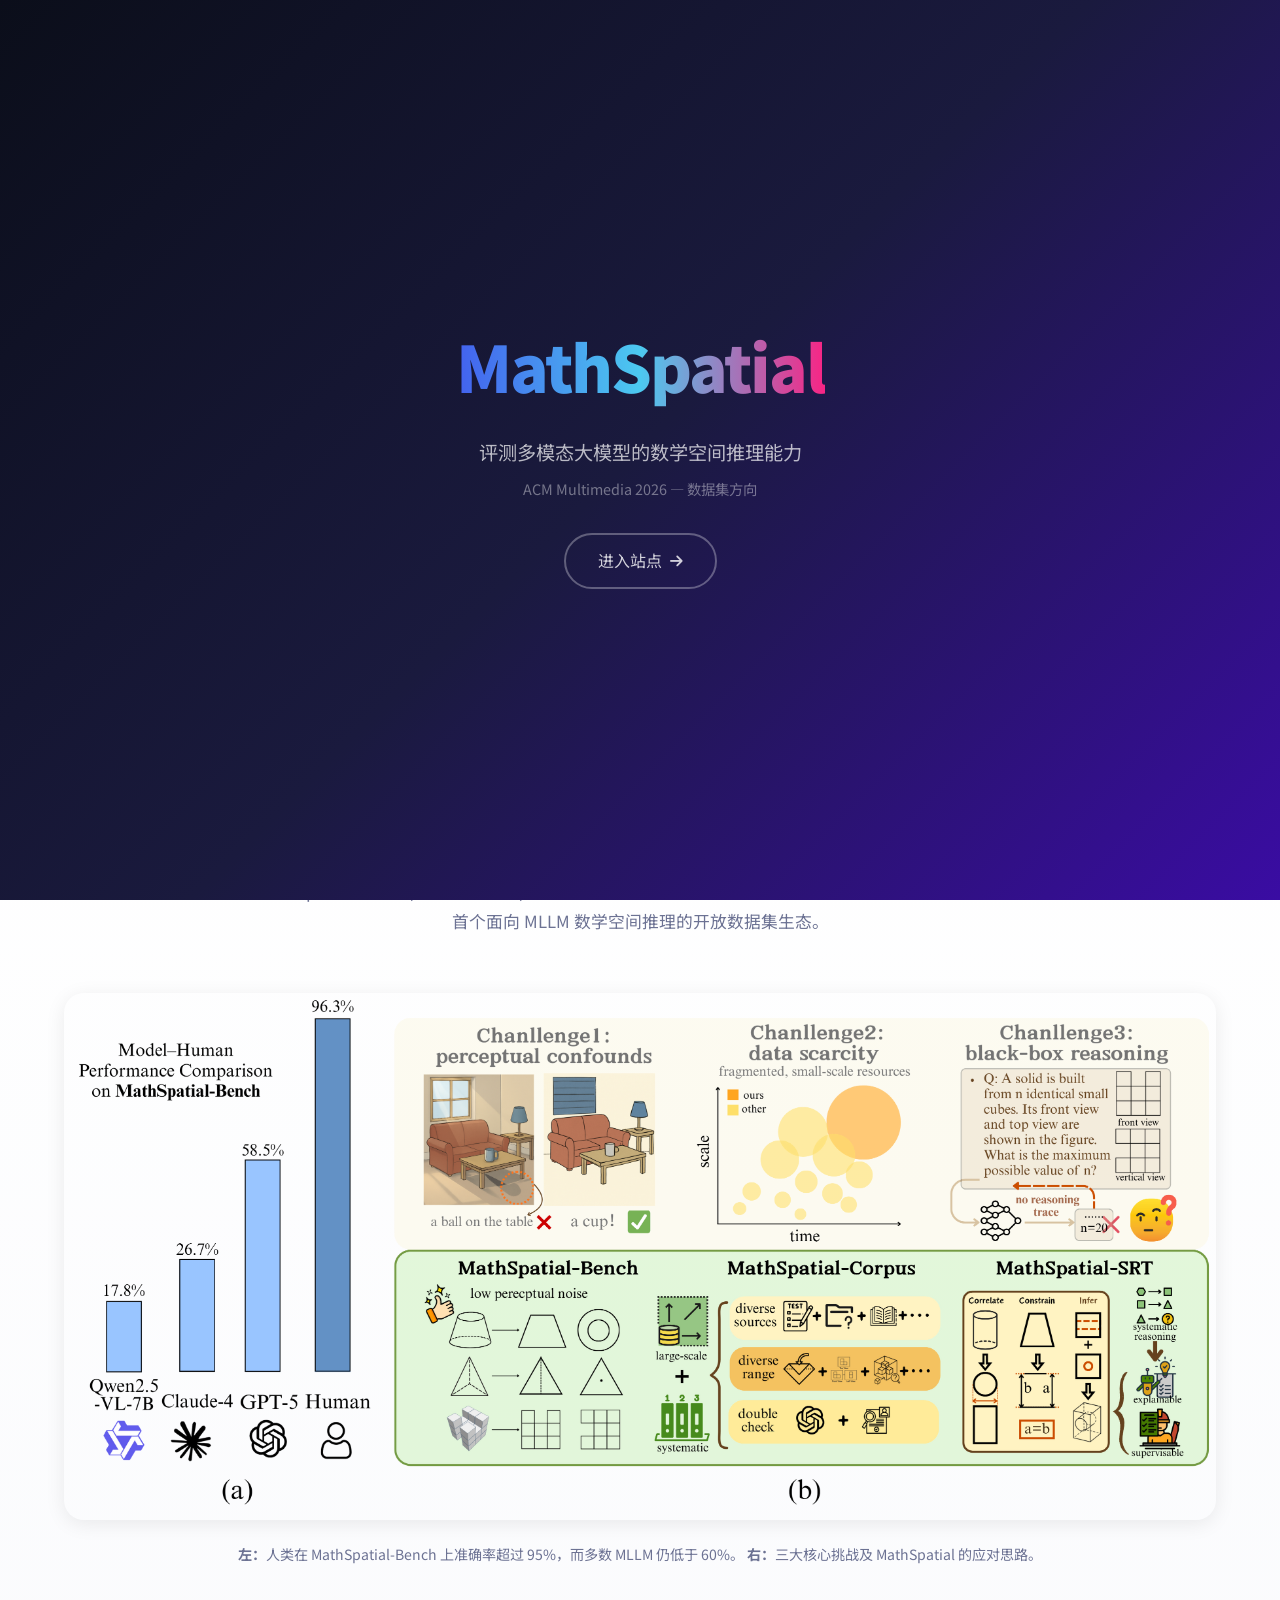
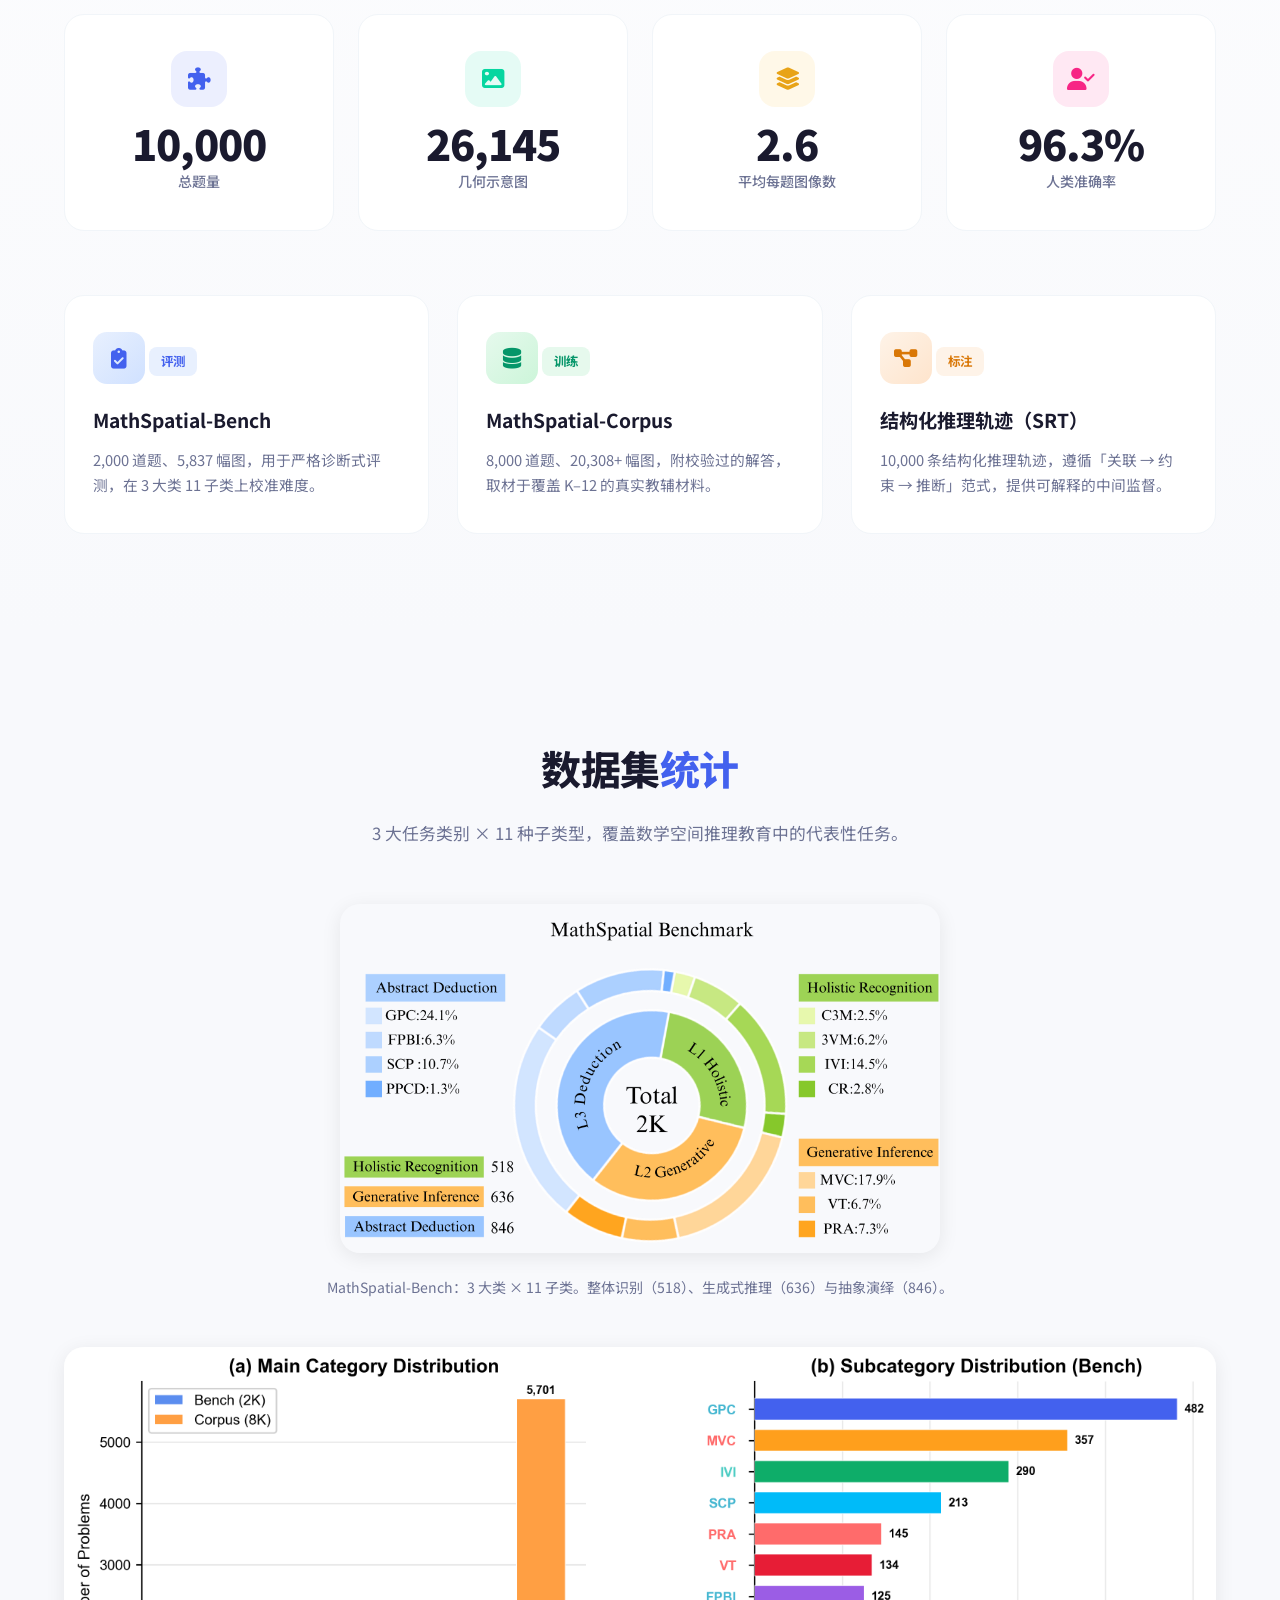
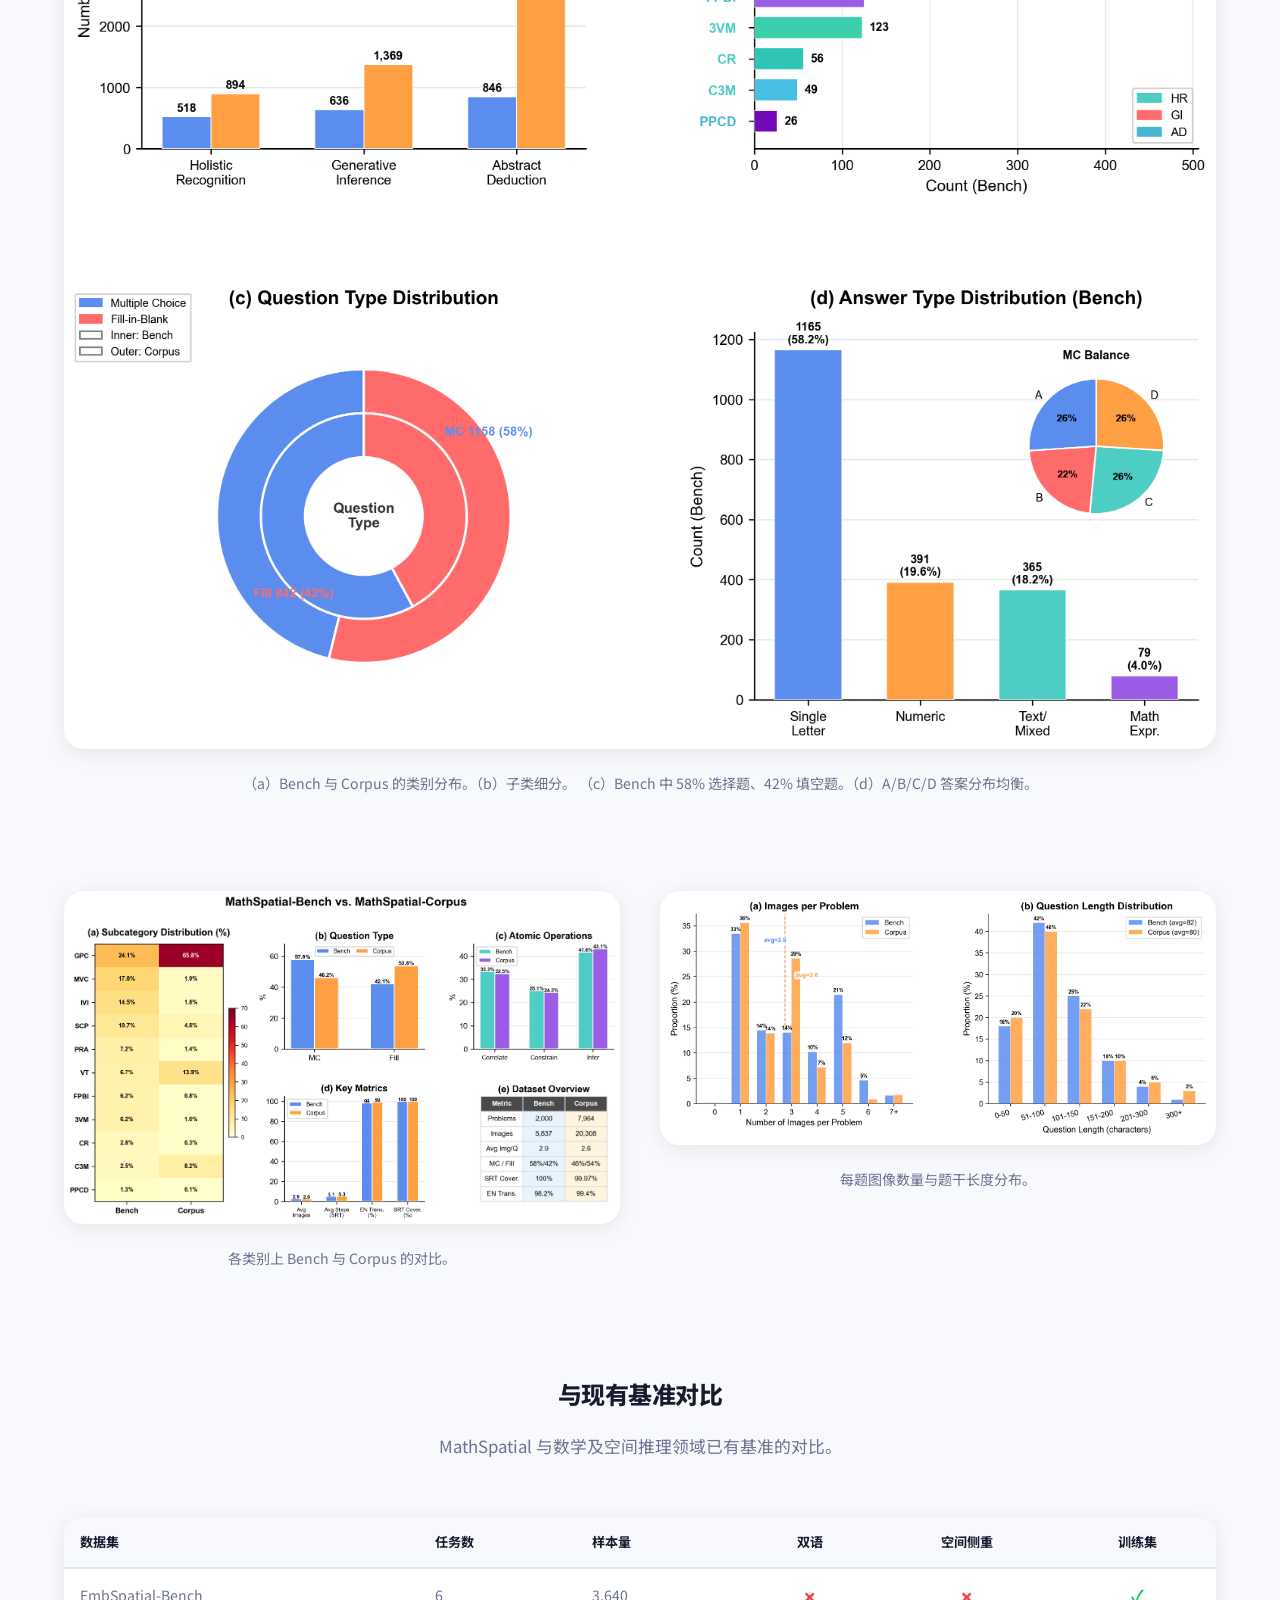
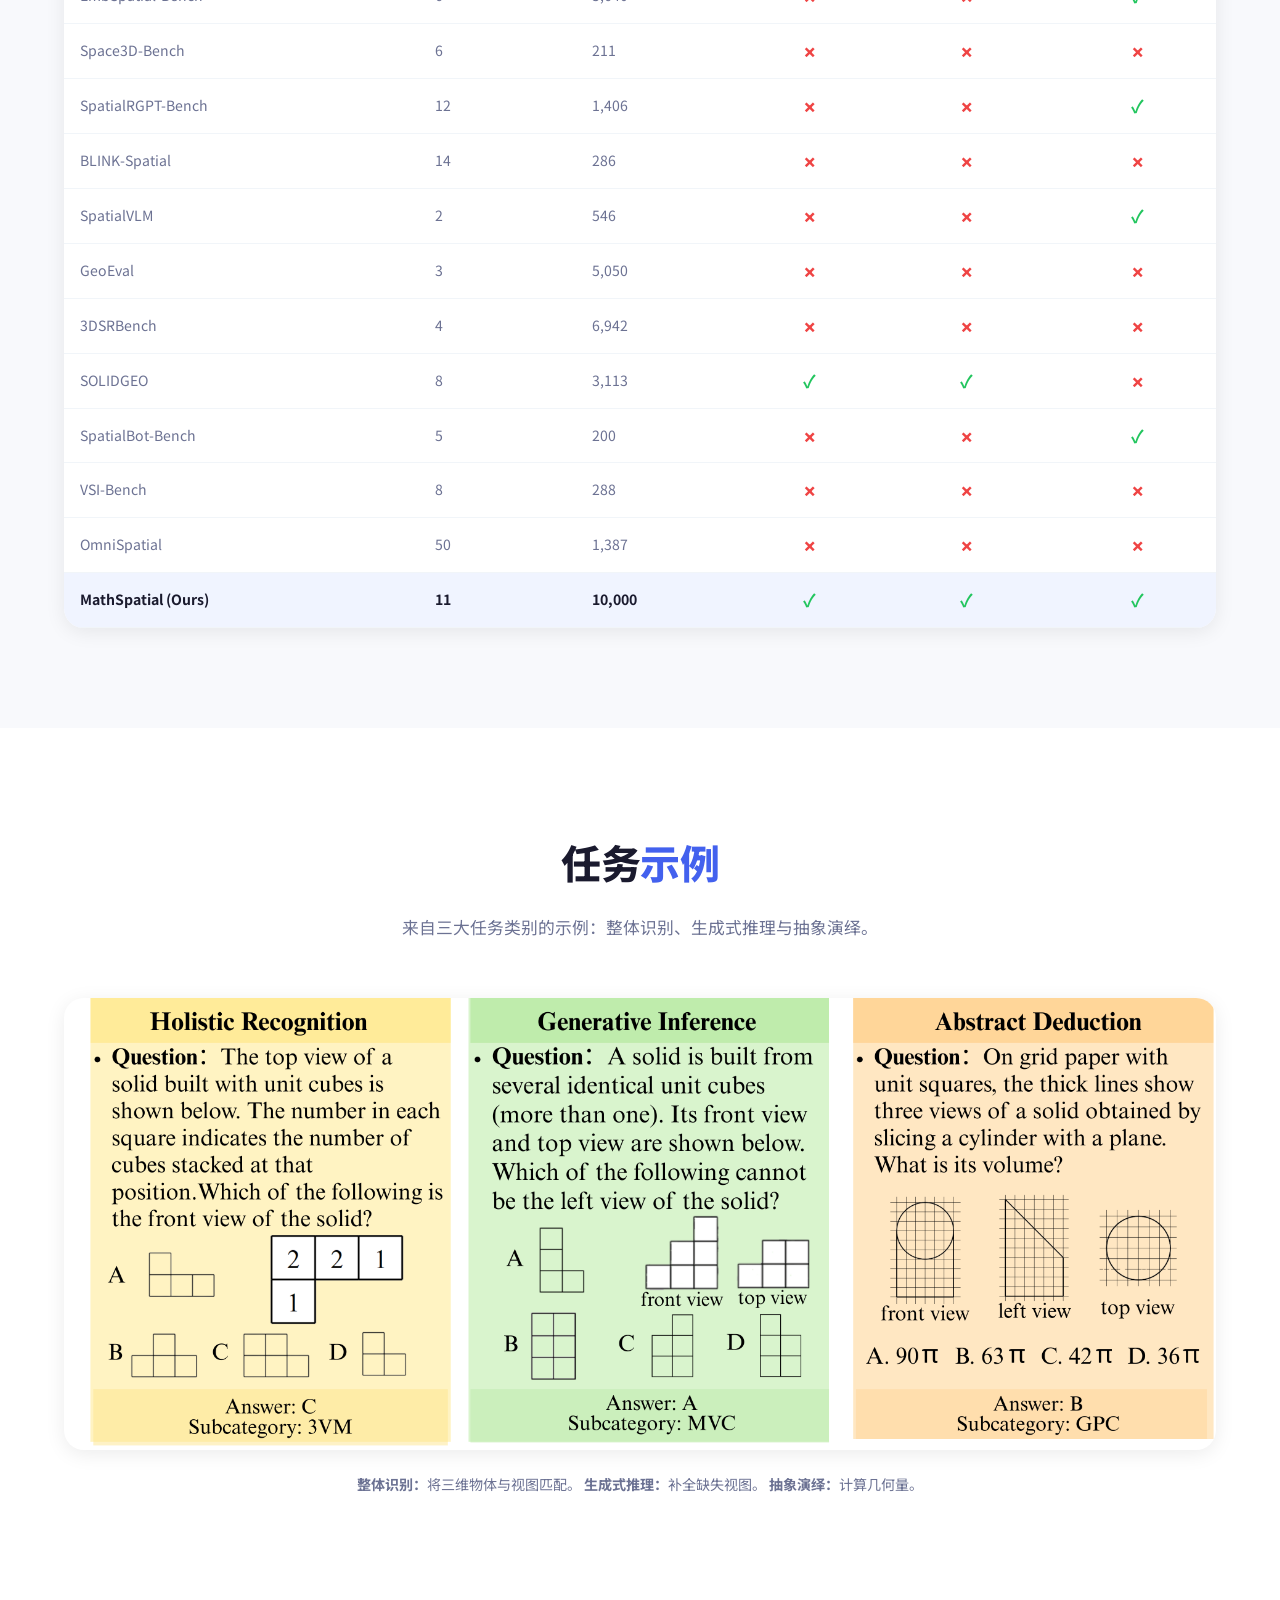
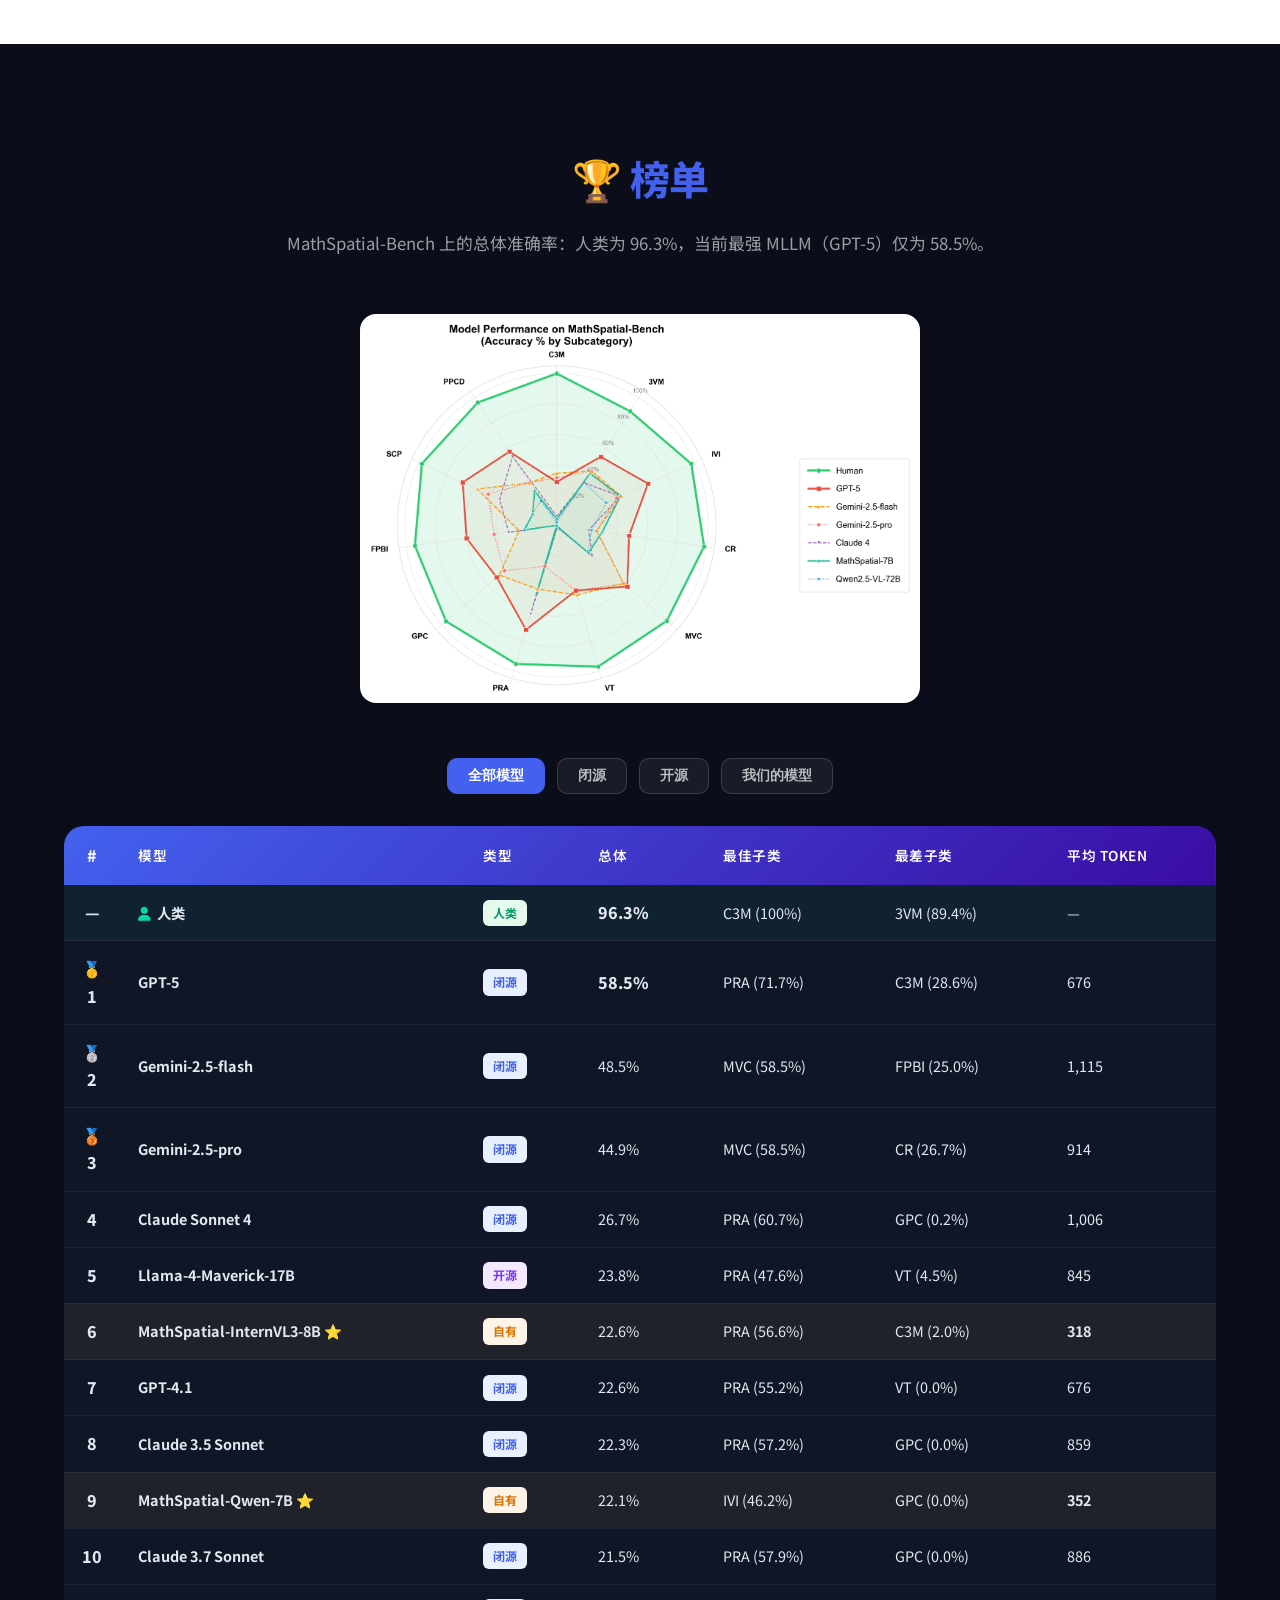
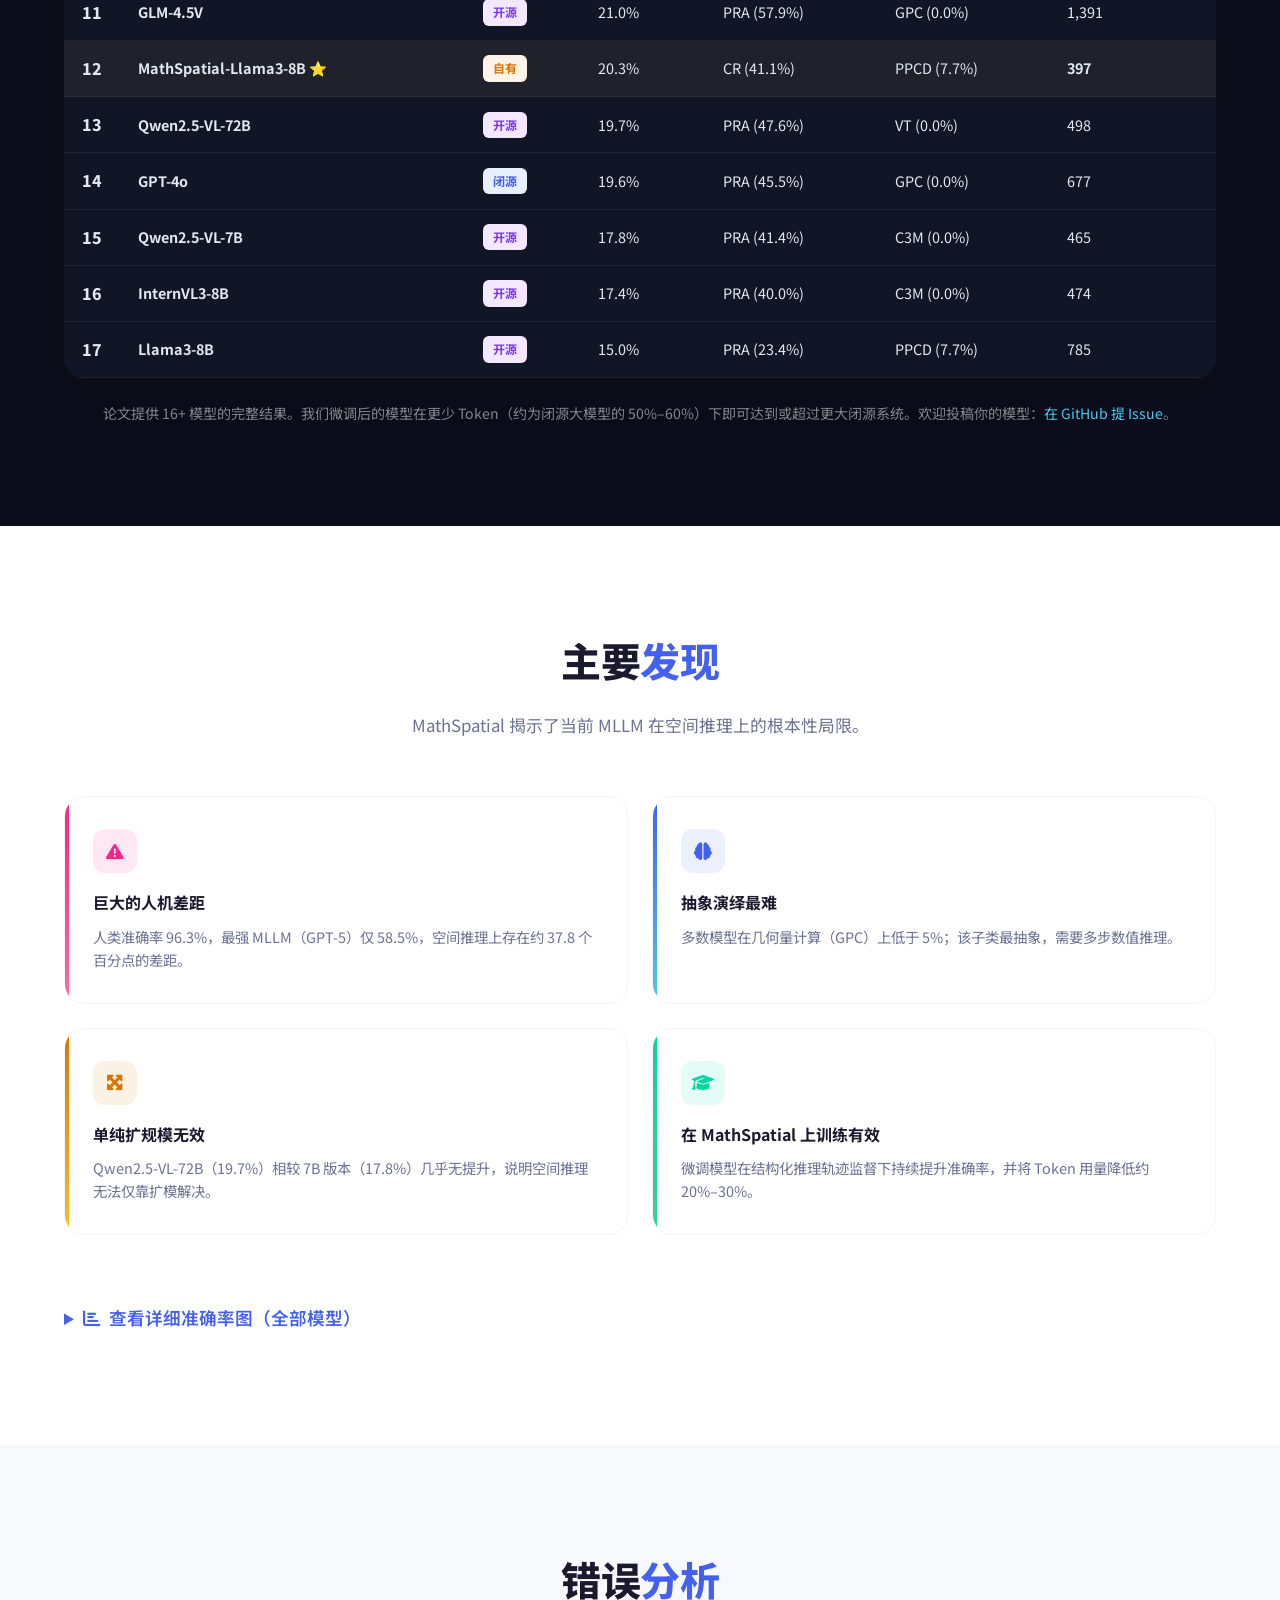
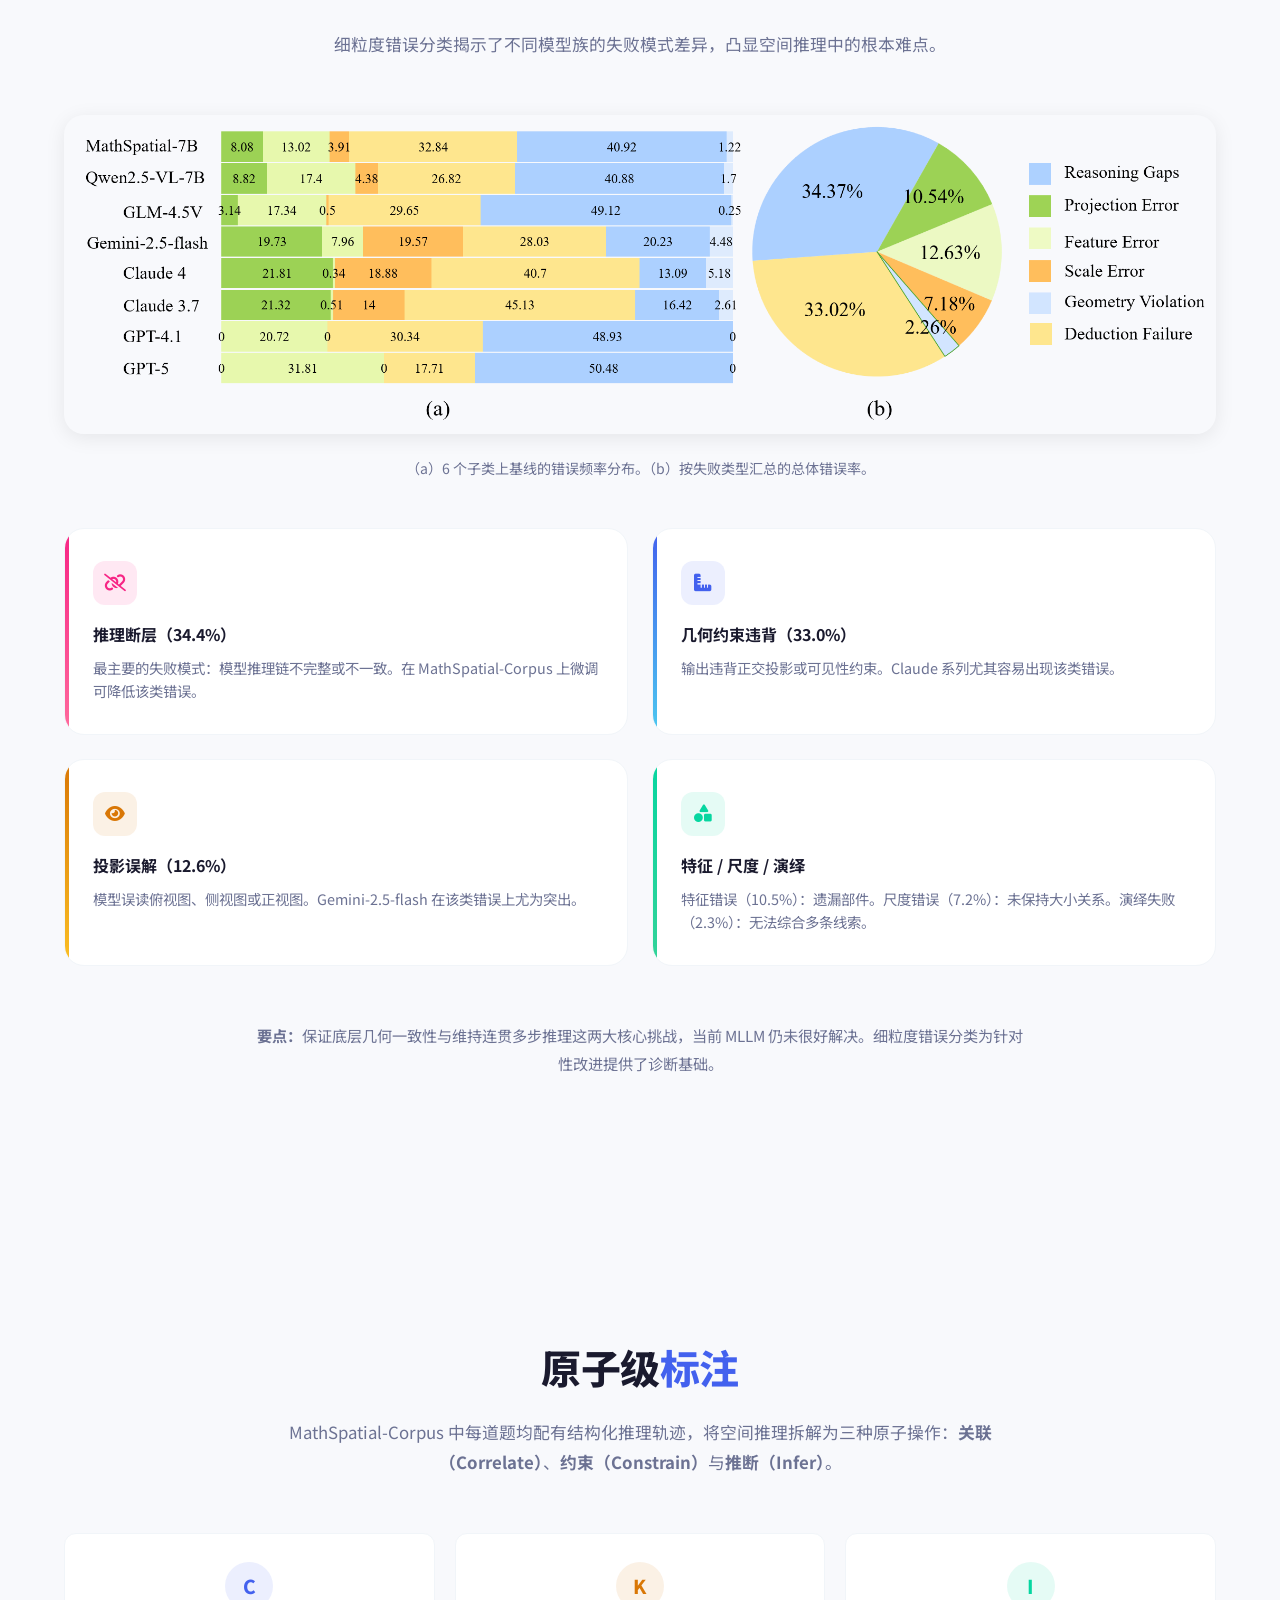
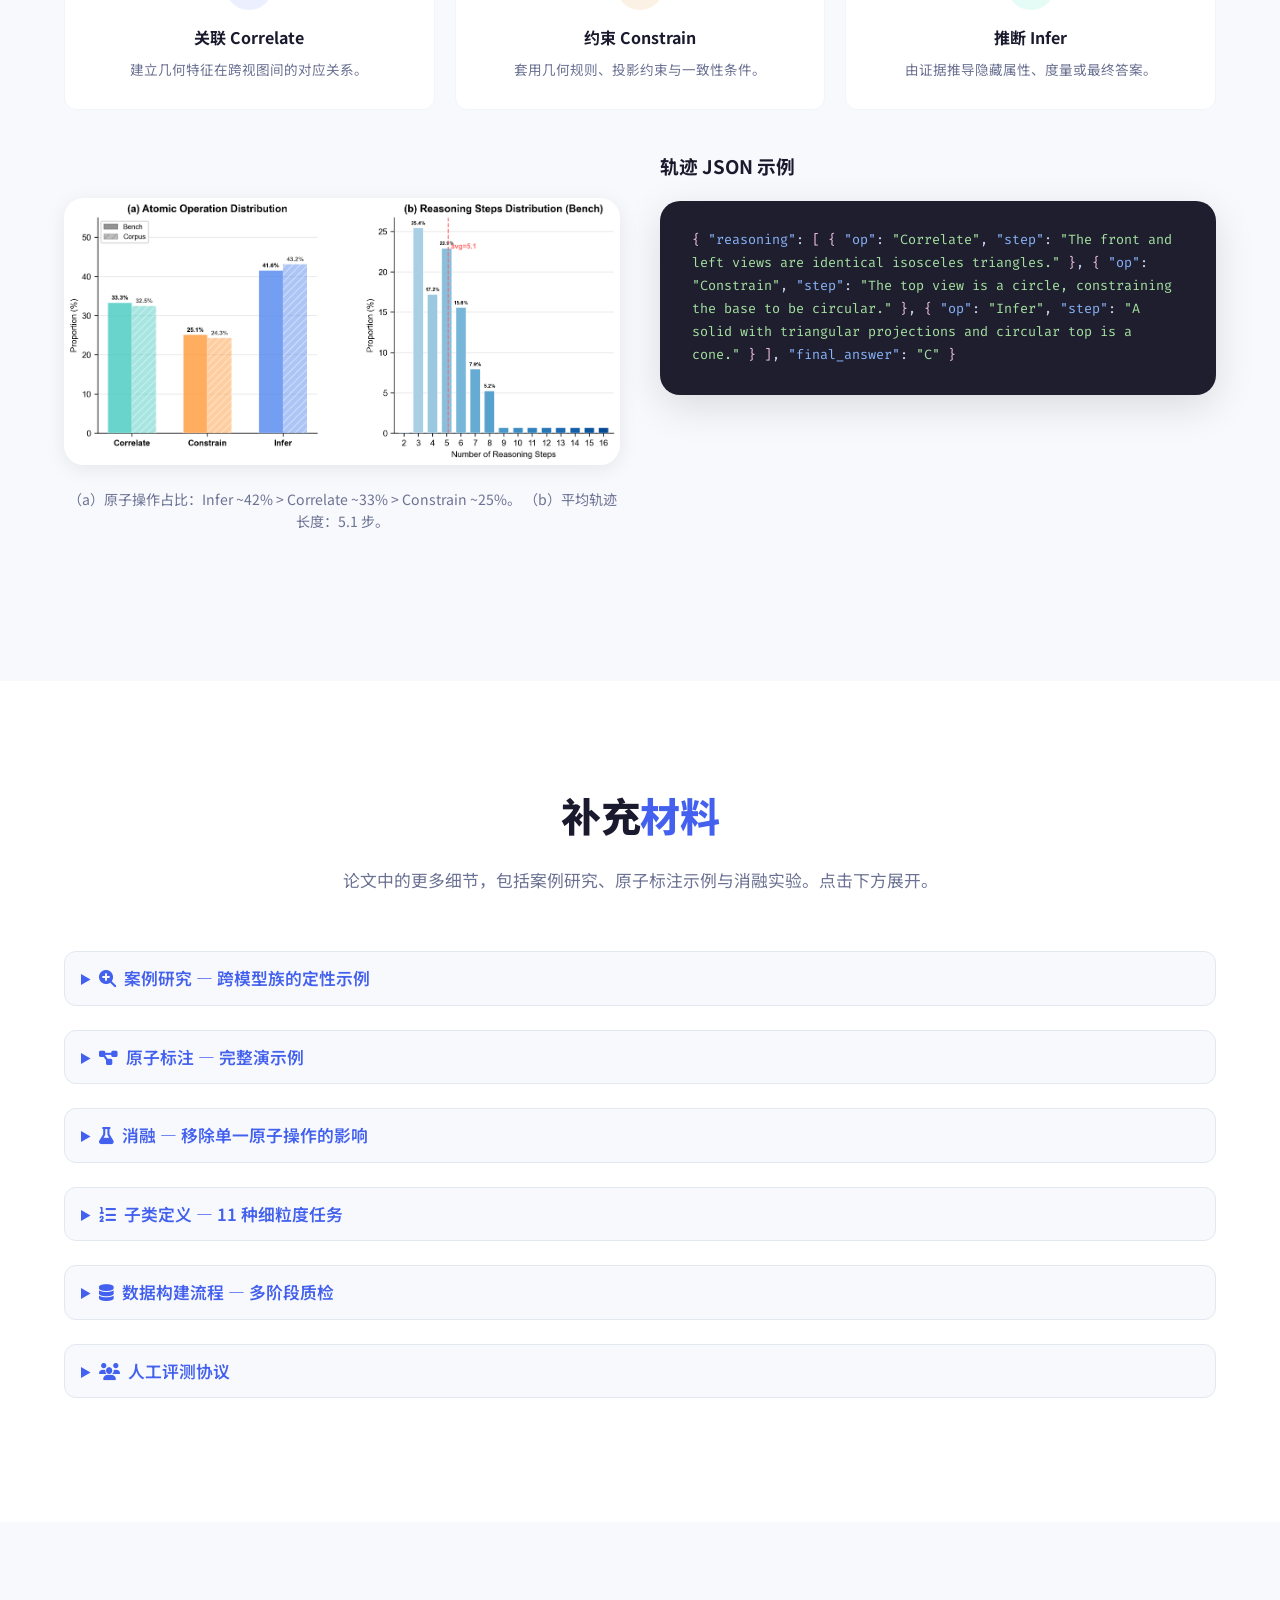
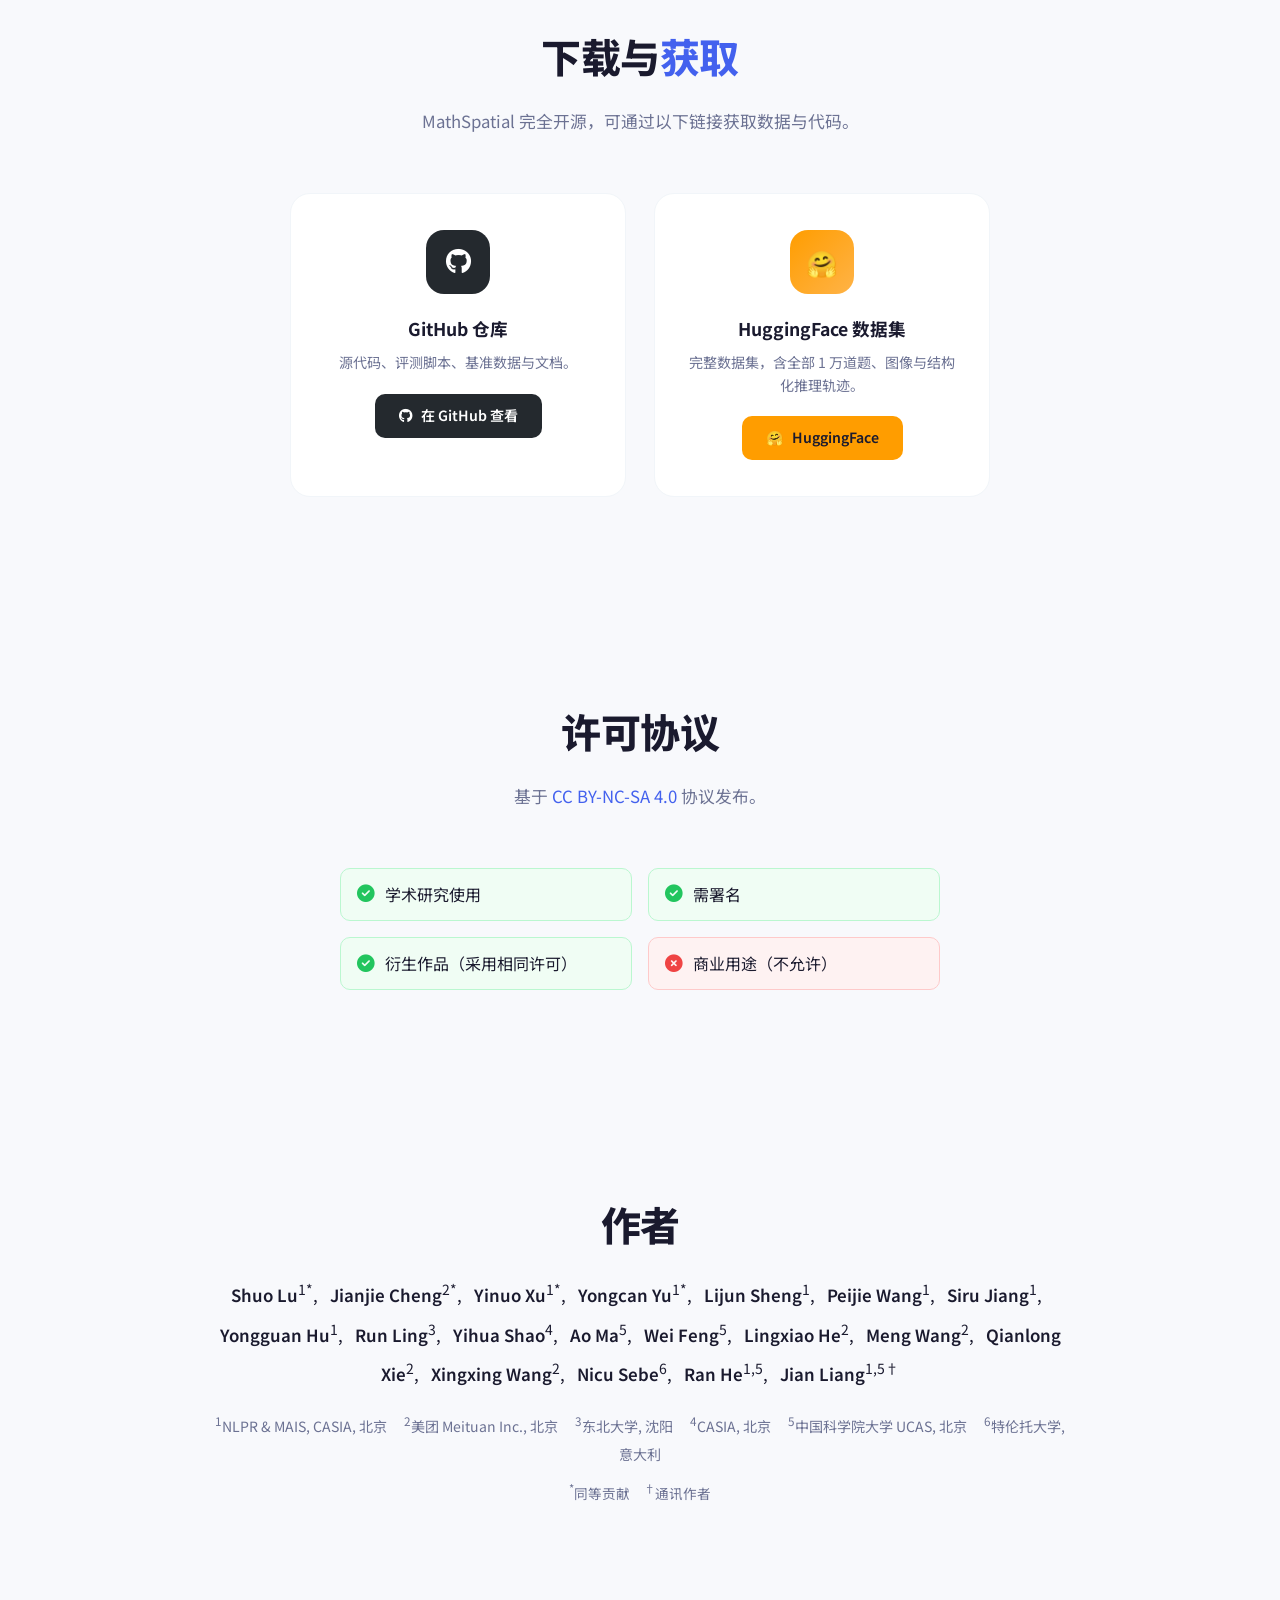
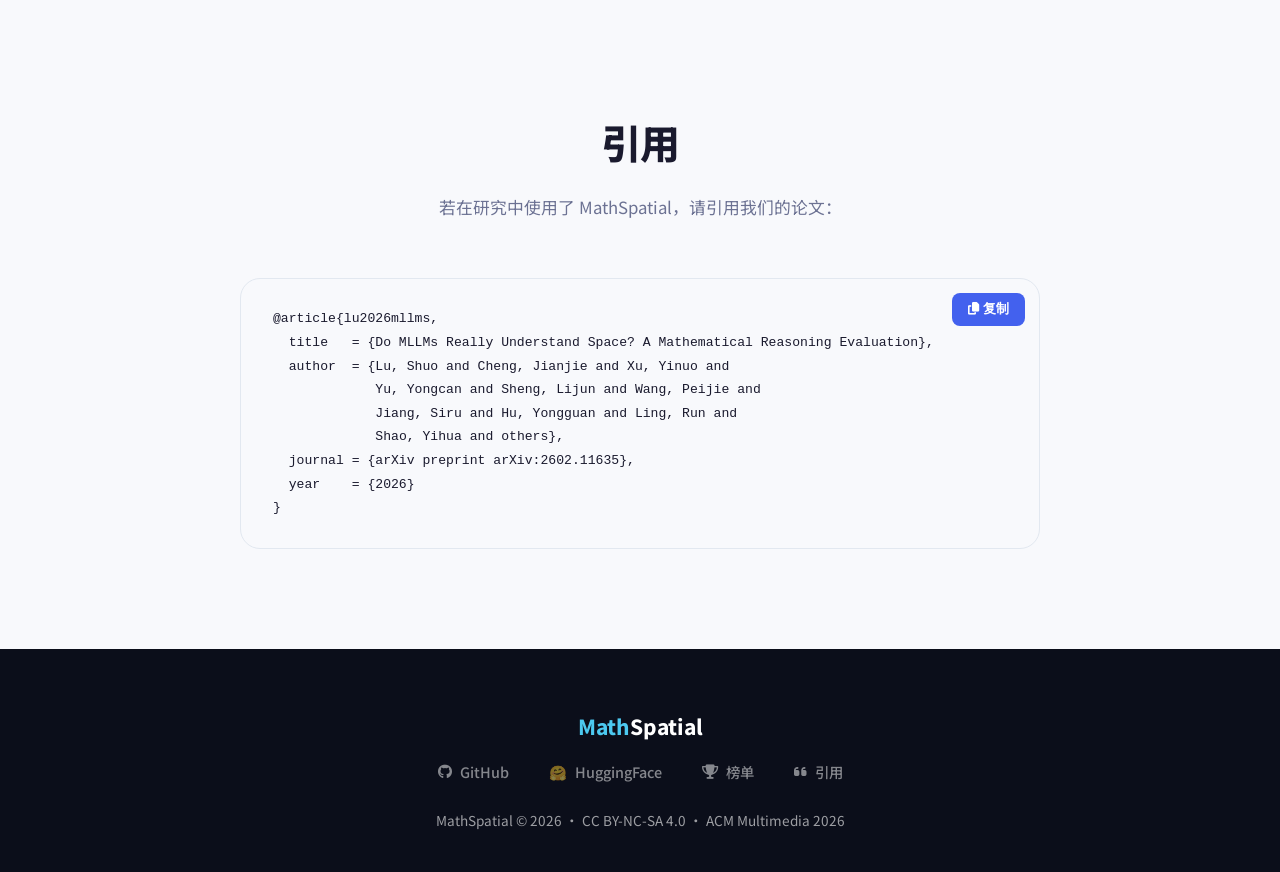
==== commit 08f755fb: "Add authors section, arXiv citation, and update GitHub description - Add full author list (19 author" ====
--- a/index_zh.html
+++ b/index_zh.html
@@ -53,6 +53,8 @@
       <li><a href="#error-analysis">错误分析</a></li>
       <li><a href="#annotations">标注</a></li>
       <li><a href="#download">下载</a></li>
+      <li><a href="#authors">作者</a></li>
+      <li><a href="#citation">引用</a></li>
       <li><a href="https://huggingface.co/datasets/shuolucs/MathSpatial" target="_blank" class="nav-cta"><i class="fas fa-database"></i> 数据集</a></li>
     </ul>
     <div class="lang-switch" role="navigation" aria-label="语言">
@@ -96,7 +98,7 @@
     </div>
 
     <p class="hero-team">
-      Shuo Lu &middot; ACM Multimedia 2026
+      Shuo Lu &middot; Jianjie Cheng &middot; Yinuo Xu &middot; Yongcan Yu &middot; Lijun Sheng &middot; Peijie Wang &middot; Siru Jiang &middot; Yongguan Hu &middot; Run Ling &middot; Yihua Shao &middot; Ao Ma &middot; Wei Feng &middot; Lingxiao He &middot; Meng Wang &middot; Qianlong Xie &middot; Xingxing Wang &middot; Nicu Sebe &middot; Ran He &middot; Jian Liang
     </p>
   </div>
 </section>
@@ -781,6 +783,47 @@
   </div>
 </section>
 
+<!-- ====== Authors ====== -->
+<section class="section section-alt" id="authors">
+  <div class="container">
+    <h2 class="section-title animate-on-scroll">作者</h2>
+    <div class="animate-on-scroll" style="max-width:860px; margin:0 auto; text-align:center; line-height:2.2;">
+      <p style="font-size:1.05rem; color:var(--text);">
+        <span style="font-weight:600;">Shuo Lu</span><sup>1*</sup>,&ensp;
+        <span style="font-weight:600;">Jianjie Cheng</span><sup>2*</sup>,&ensp;
+        <span style="font-weight:600;">Yinuo Xu</span><sup>1*</sup>,&ensp;
+        <span style="font-weight:600;">Yongcan Yu</span><sup>1*</sup>,&ensp;
+        <span style="font-weight:600;">Lijun Sheng</span><sup>1</sup>,&ensp;
+        <span style="font-weight:600;">Peijie Wang</span><sup>1</sup>,&ensp;
+        <span style="font-weight:600;">Siru Jiang</span><sup>1</sup>,&ensp;
+        <span style="font-weight:600;">Yongguan Hu</span><sup>1</sup>,&ensp;
+        <span style="font-weight:600;">Run Ling</span><sup>3</sup>,&ensp;
+        <span style="font-weight:600;">Yihua Shao</span><sup>4</sup>,&ensp;
+        <span style="font-weight:600;">Ao Ma</span><sup>5</sup>,&ensp;
+        <span style="font-weight:600;">Wei Feng</span><sup>5</sup>,&ensp;
+        <span style="font-weight:600;">Lingxiao He</span><sup>2</sup>,&ensp;
+        <span style="font-weight:600;">Meng Wang</span><sup>2</sup>,&ensp;
+        <span style="font-weight:600;">Qianlong Xie</span><sup>2</sup>,&ensp;
+        <span style="font-weight:600;">Xingxing Wang</span><sup>2</sup>,&ensp;
+        <span style="font-weight:600;">Nicu Sebe</span><sup>6</sup>,&ensp;
+        <span style="font-weight:600;">Ran He</span><sup>1,5</sup>,&ensp;
+        <span style="font-weight:600;">Jian Liang</span><sup>1,5&dagger;</sup>
+      </p>
+      <p style="font-size:0.88rem; color:var(--text-light); margin-top:16px; line-height:2;">
+        <sup>1</sup>NLPR &amp; MAIS, CASIA, 北京&emsp;
+        <sup>2</sup>美团 Meituan Inc., 北京&emsp;
+        <sup>3</sup>东北大学, 沈阳&emsp;
+        <sup>4</sup>CASIA, 北京&emsp;
+        <sup>5</sup>中国科学院大学 UCAS, 北京&emsp;
+        <sup>6</sup>特伦托大学, 意大利
+      </p>
+      <p style="font-size:0.85rem; color:var(--text-light); margin-top:8px;">
+        <sup>*</sup>同等贡献&emsp;<sup>&dagger;</sup>通讯作者
+      </p>
+    </div>
+  </div>
+</section>
+
 <!-- ====== Citation ====== -->
 <section class="section section-alt" id="citation">
   <div class="container">
@@ -788,22 +831,14 @@
     <p class="section-desc animate-on-scroll">若在研究中使用了 MathSpatial，请引用我们的论文：</p>
     <div class="citation-block animate-on-scroll" id="citationBlock">
       <button class="copy-btn" onclick="copyCitation()"><i class="fas fa-copy"></i> 复制</button>
-<pre>@inproceedings{lu2026mathspatial,
-  title     = {Do MLLMs Really Understand Space? A Mathematical
-               Spatial Reasoning Evaluation},
-  author    = {Lu, Shuo and Cheng, Jianjie and Xu, Yinuo and
-               Yu, Yongcan and Sheng, Lijun and Wang, Peijie and
-               Jiang, Siru and Hu, Yongguan and Ling, Run and
-               Shao, Yihua and Ma, Ao and Feng, Wei and
-               He, Lingxiao and Wang, Meng and Xie, Qianlong and
-               Wang, Xingxing and Sebe, Nicu and He, Ran and
-               Liang, Jian},
-  booktitle = {Proceedings of the 34th ACM International Conference
-               on Multimedia (MM '26)},
-  year      = {2026},
-  publisher = {ACM},
-  note      = {Dataset Track},
-  url       = {https://shuolucs.github.io/MathSpatial}
+<pre>@article{lu2026mllms,
+  title   = {Do MLLMs Really Understand Space? A Mathematical Reasoning Evaluation},
+  author  = {Lu, Shuo and Cheng, Jianjie and Xu, Yinuo and
+             Yu, Yongcan and Sheng, Lijun and Wang, Peijie and
+             Jiang, Siru and Hu, Yongguan and Ling, Run and
+             Shao, Yihua and others},
+  journal = {arXiv preprint arXiv:2602.11635},
+  year    = {2026}
 }</pre>
     </div>
   </div>
--- a/static/css/style.css
+++ b/static/css/style.css
@@ -41,6 +41,8 @@
   background: var(--bg);
   line-height: 1.7;
   overflow-x: hidden;
+  word-wrap: break-word;
+  overflow-wrap: break-word;
 }
 a { color: var(--primary); text-decoration: none; transition: color var(--transition); }
 a:hover { color: var(--primary-dark); }
@@ -103,7 +105,7 @@
 }
 .navbar-brand {
   font-size: 1.4rem; font-weight: 800; color: var(--text);
-  display: flex; align-items: center; gap: 4px;
+  display: flex; align-items: center; gap: 0;
   letter-spacing: -0.5px;
 }
 .navbar-brand .logo-math { color: var(--primary); }
@@ -113,18 +115,43 @@
   -webkit-text-fill-color: transparent;
   background-clip: text;
 }
-.nav-links { display: flex; gap: 8px; list-style: none; align-items: center; }
+.nav-links { display: flex; gap: 4px; list-style: none; align-items: center; }
+.nav-links > li { position: relative; }
 .nav-links a {
-  font-size: 0.88rem; font-weight: 500; color: var(--text-light);
-  padding: 6px 14px; border-radius: 8px;
-  transition: all var(--transition);
+  font-size: 0.85rem; font-weight: 500; color: var(--text-light);
+  padding: 6px 12px; border-radius: 8px;
+  transition: all var(--transition);
+  white-space: nowrap;
+  display: flex; align-items: center; gap: 4px;
 }
 .nav-links a:hover { color: var(--primary); background: rgba(67,97,238,0.06); }
+
+/* Dropdown menu */
+.nav-dropdown { display: none; position: absolute; top: 100%; left: 0; min-width: 180px;
+  background: rgba(255,255,255,0.98); backdrop-filter: blur(20px);
+  border-radius: 10px; box-shadow: 0 8px 30px rgba(0,0,0,0.12);
+  padding: 8px 0; z-index: 100; list-style: none;
+  border: 1px solid var(--border-light);
+}
+.nav-dropdown li a {
+  display: block; padding: 8px 18px; font-size: 0.82rem; font-weight: 500;
+  color: var(--text-light); border-radius: 0; white-space: nowrap;
+}
+.nav-dropdown li a:hover { color: var(--primary); background: rgba(67,97,238,0.06); }
+.nav-links > li:hover > .nav-dropdown { display: block; }
+.nav-links > li > a .fa-chevron-down { font-size: 0.6rem; opacity: 0.5; margin-left: 2px; }
 .nav-links .nav-cta {
-  background: var(--primary); color: #fff !important;
-  font-weight: 600; padding: 8px 18px;
-}
-.nav-links .nav-cta:hover { background: var(--primary-dark); transform: translateY(-1px); }
+  background: transparent;
+  color: var(--primary) !important;
+  font-weight: 600; padding: 6px 14px;
+  border: 1.5px solid var(--primary);
+  border-radius: 8px;
+}
+.nav-links .nav-cta:hover {
+  background: var(--primary);
+  color: #fff !important;
+  transform: translateY(-1px);
+}
 .lang-switch {
   display: flex; align-items: center; gap: 2px;
   font-size: 0.82rem; font-weight: 600;
@@ -186,13 +213,23 @@
   background-clip: text;
 }
 .hero .subtitle {
-  font-size: 1.2rem;
-  color: rgba(255,255,255,0.7);
+  font-size: 1.1rem;
+  color: rgba(255,255,255,0.6);
   max-width: 720px; margin: 0 auto 36px;
   line-height: 1.8;
-  animation: fadeInUp 0.7s ease-out 0.2s both;
-}
-.hero .subtitle strong { color: rgba(255,255,255,0.95); }
+  animation: fadeInUp 0.7s ease-out 0.25s both;
+}
+.hero .subtitle strong { color: rgba(255,255,255,0.85); }
+.hero-paper-title {
+  font-size: 1.25rem;
+  font-weight: 600;
+  color: rgba(255,255,255,0.9);
+  max-width: 900px; margin: 0 auto 16px;
+  line-height: 1.6;
+  animation: fadeInUp 0.7s ease-out 0.15s both;
+  font-style: italic;
+  white-space: nowrap;
+}
 
 /* Hero Badges */
 .hero-badges {
@@ -243,12 +280,12 @@
 }
 .btn-primary:hover { box-shadow: 0 6px 30px rgba(67,97,238,0.5); color: #fff; }
 .btn-github {
-  background: rgba(255,255,255,0.1);
+  background: #24292e;
   color: #fff;
-  border: 1px solid rgba(255,255,255,0.2);
-  backdrop-filter: blur(10px);
-}
-.btn-github:hover { background: rgba(255,255,255,0.18); color: #fff; }
+  border: 1px solid #24292e;
+  box-shadow: 0 4px 20px rgba(36,41,46,0.3);
+}
+.btn-github:hover { background: #1a1a2e; box-shadow: 0 6px 30px rgba(36,41,46,0.5); color: #fff; }
 .btn-hf {
   background: linear-gradient(135deg, #ff9d00, #ffb347);
   color: #1a1a2e;
@@ -256,11 +293,12 @@
 }
 .btn-hf:hover { box-shadow: 0 6px 30px rgba(255,157,0,0.5); color: #1a1a2e; }
 .btn-outline-light {
-  background: transparent;
-  border: 2px solid rgba(255,255,255,0.3);
+  background: linear-gradient(135deg, var(--primary), #7209b7);
+  border: none;
   color: #fff;
-}
-.btn-outline-light:hover { background: rgba(255,255,255,0.1); color: #fff; }
+  box-shadow: 0 4px 20px rgba(67,97,238,0.3);
+}
+.btn-outline-light:hover { box-shadow: 0 6px 30px rgba(67,97,238,0.5); color: #fff; }
 .btn-accent {
   background: linear-gradient(135deg, var(--accent), #ff6b9d);
   color: #fff;
@@ -297,7 +335,7 @@
 .section-title .highlight { color: var(--primary); }
 .section-desc {
   text-align: center; color: var(--text-light);
-  max-width: 700px; margin: 0 auto 56px;
+  max-width: 780px; margin: 0 auto 56px;
   font-size: 1.05rem; line-height: 1.8;
 }
 
@@ -384,7 +422,7 @@
 .component-card .card-stat.bench { background: #e8f0fe; color: var(--primary); }
 .component-card .card-stat.corpus { background: #e6f9ed; color: #059669; }
 .component-card .card-stat.srt { background: #fef3e8; color: #d97706; }
-.component-card p { font-size: 0.92rem; color: var(--text-light); line-height: 1.7; }
+.component-card p { font-size: 0.92rem; color: var(--text-light); line-height: 1.7; overflow-wrap: break-word; }
 
 /* ---------- Image Showcase ---------- */
 .img-showcase {
@@ -403,6 +441,13 @@
 .img-caption {
   margin-top: 16px; font-size: 0.88rem;
   color: var(--text-light); line-height: 1.6;
+  overflow-wrap: break-word;
+  word-wrap: break-word;
+}
+.img-caption-lg {
+  margin-top: 16px; font-size: 0.95rem;
+  color: var(--text-light); line-height: 1.7;
+  text-align: center;
 }
 
 /* ---------- Two-Column ---------- */
@@ -533,6 +578,30 @@
   color: var(--text);
 }
 .finding-card p { font-size: 0.9rem; color: var(--text-light); line-height: 1.6; }
+
+/* ---------- Key Insight Callout ---------- */
+.key-insight-box {
+  background: linear-gradient(135deg, #f0f4ff 0%, #e8f0fe 100%);
+  border-left: 4px solid var(--primary);
+  border-radius: 0 var(--radius) var(--radius) 0;
+  padding: 24px 28px;
+  max-width: 800px;
+  margin-left: auto;
+  margin-right: auto;
+}
+.key-insight-header {
+  display: flex; align-items: center; gap: 8px;
+  font-size: 1rem; font-weight: 700;
+  color: var(--primary);
+  margin-bottom: 10px;
+}
+.key-insight-header i { font-size: 1.1rem; color: #d97706; }
+.key-insight-box p {
+  font-size: 0.95rem;
+  color: var(--text);
+  line-height: 1.7;
+  margin: 0;
+}
 
 /* ---------- SRT Section ---------- */
 .srt-ops {
@@ -573,7 +642,8 @@
 
 /* ---------- Download / Access Section ---------- */
 .access-grid {
-  display: grid; grid-template-columns: repeat(3, 1fr); gap: 28px;
+  display: grid; grid-template-columns: repeat(2, 1fr); gap: 28px;
+  max-width: 700px; margin: 0 auto;
 }
 .access-card {
   background: #fff; border: 1px solid var(--border-light);
@@ -648,7 +718,7 @@
   position: relative; overflow-x: auto;
   max-width: 800px; margin: 0 auto;
 }
-.citation-block pre { white-space: pre-wrap; word-break: break-word; }
+.citation-block pre { white-space: pre-wrap; word-break: break-word; overflow-wrap: break-word; }
 .copy-btn {
   position: absolute; top: 14px; right: 14px;
   background: var(--primary); color: #fff;
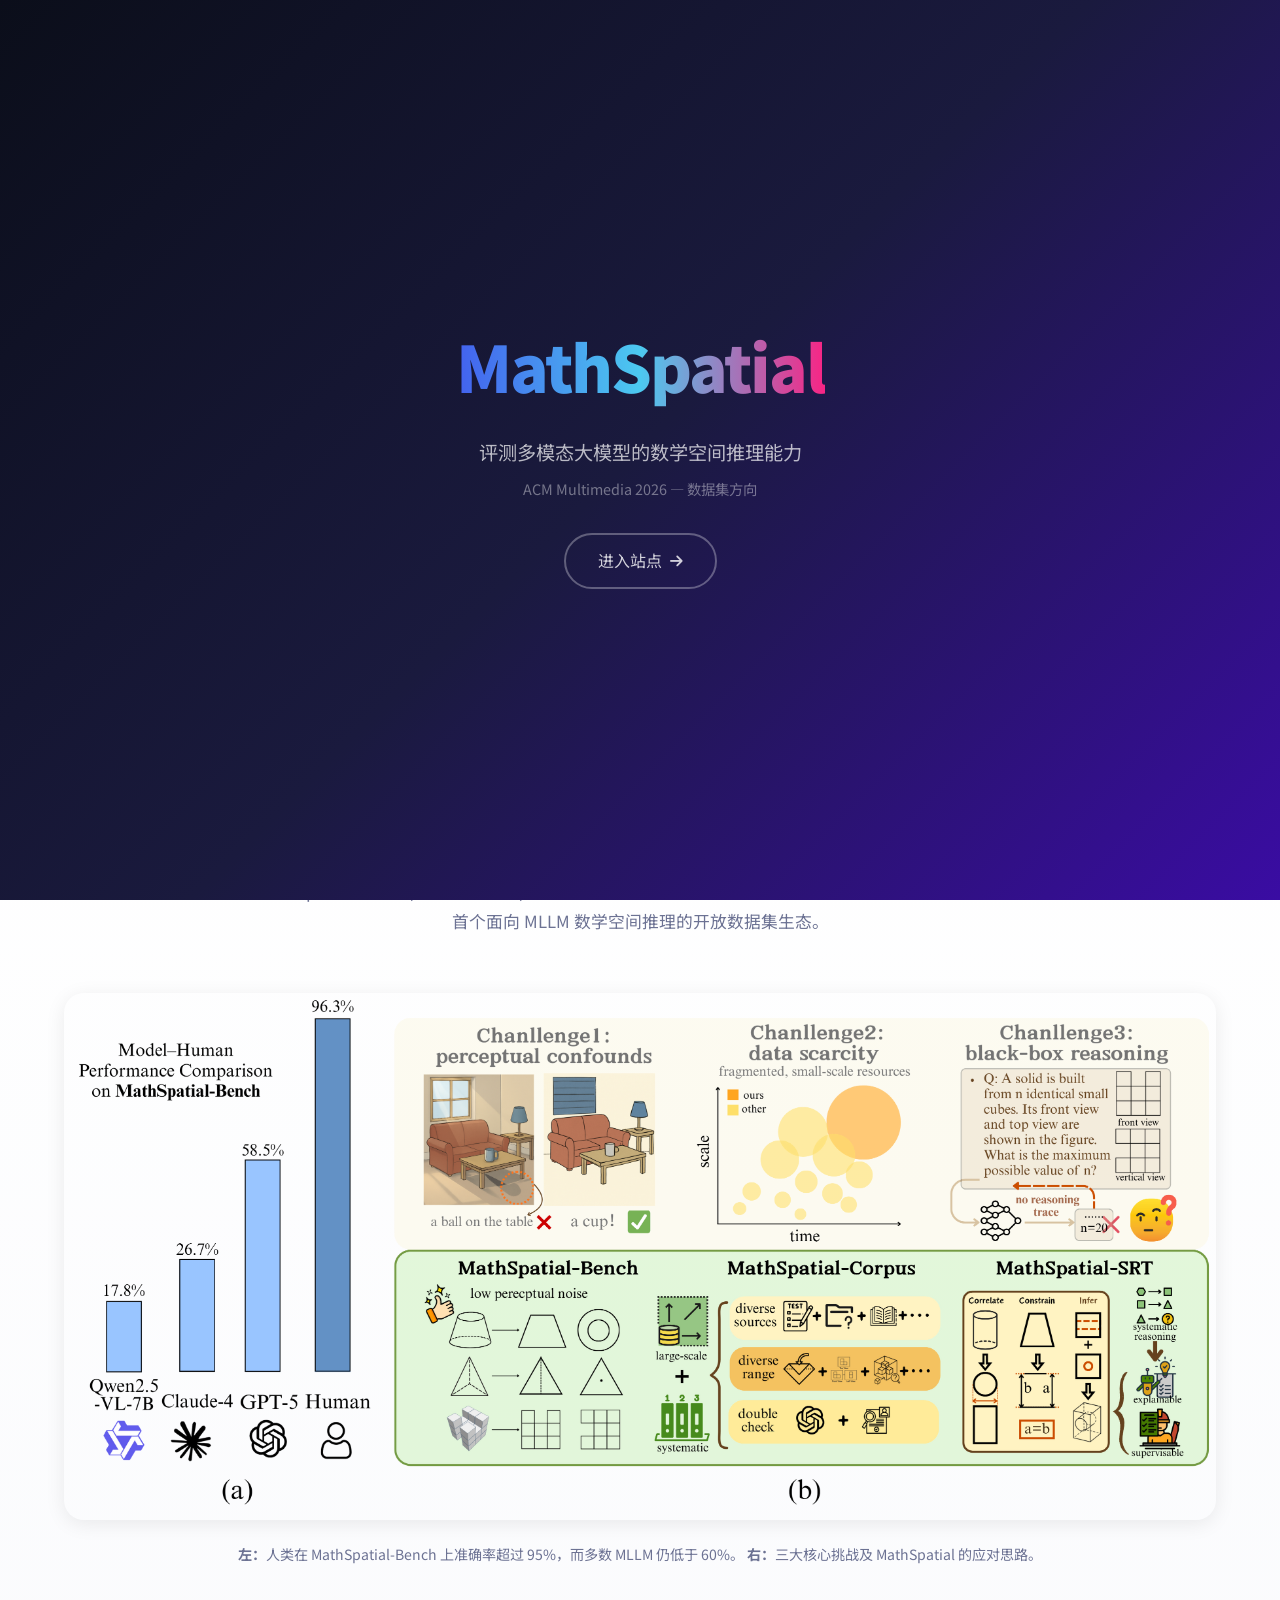
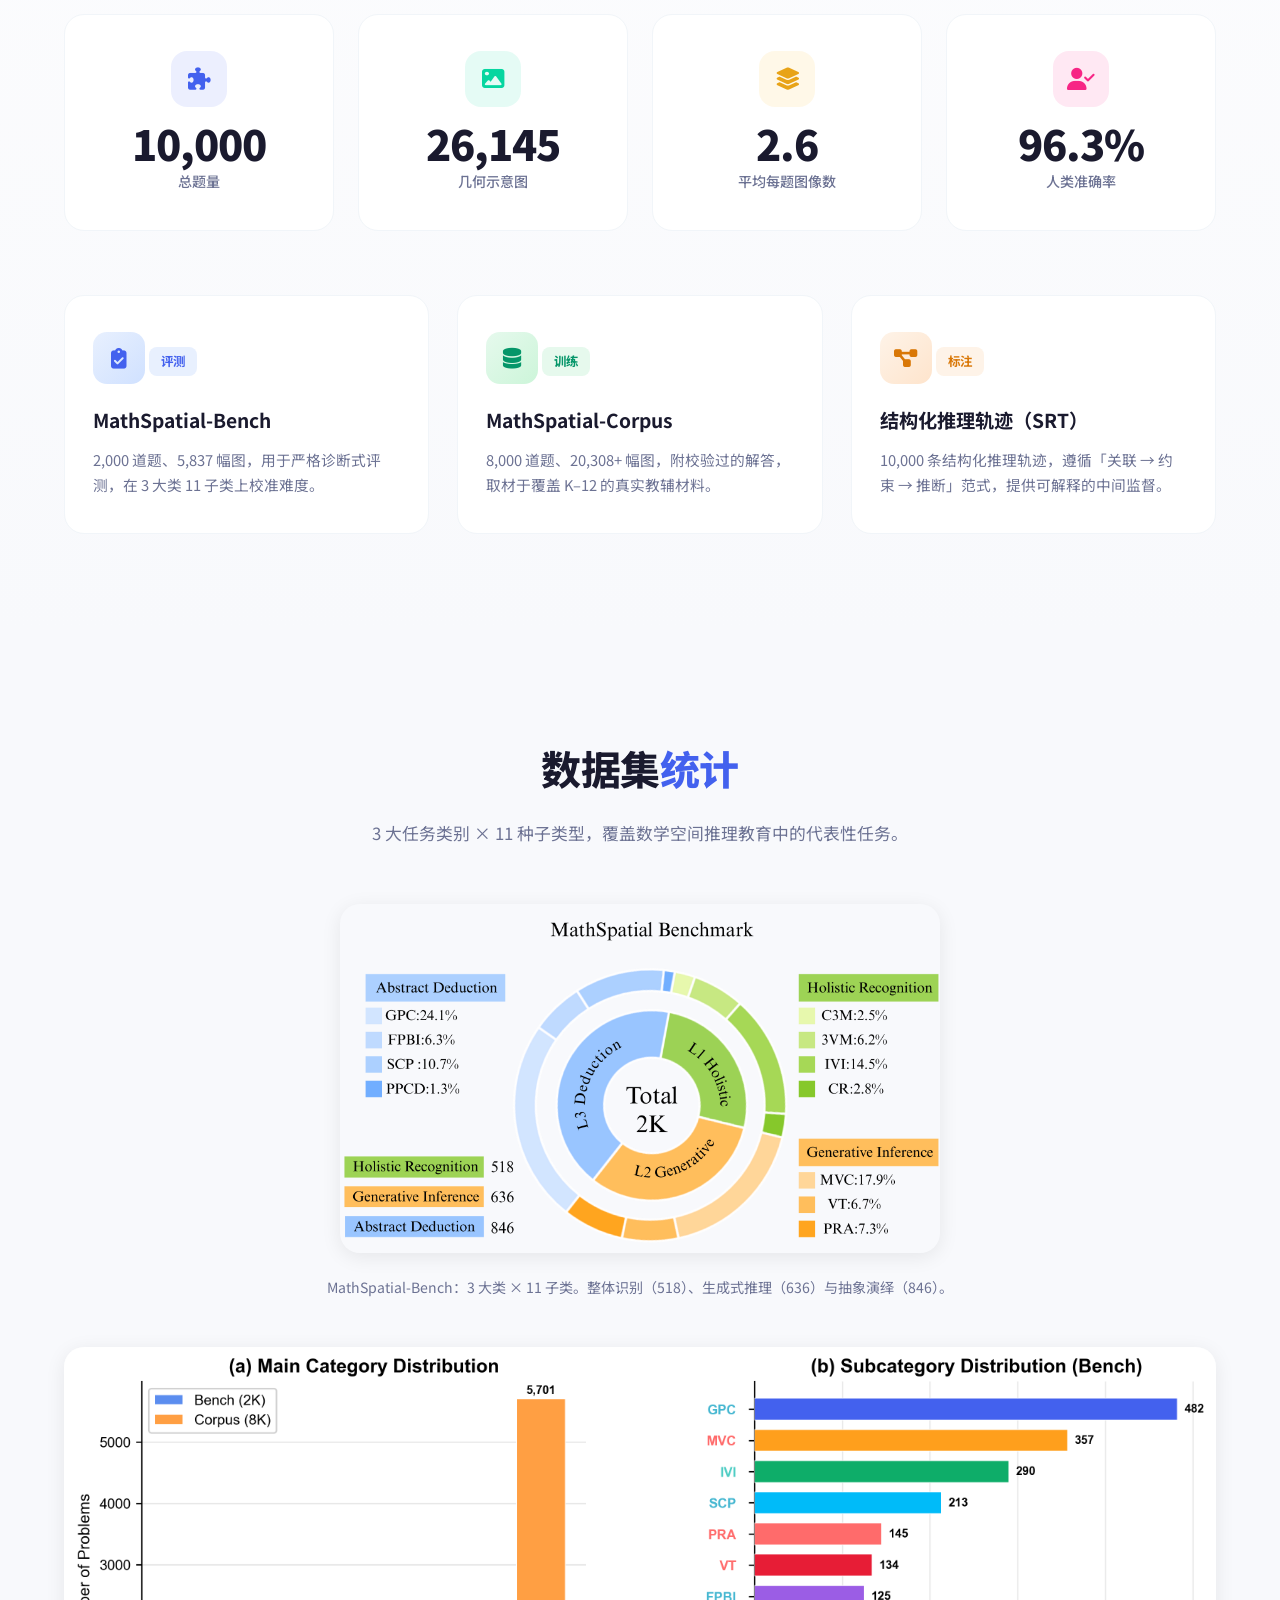
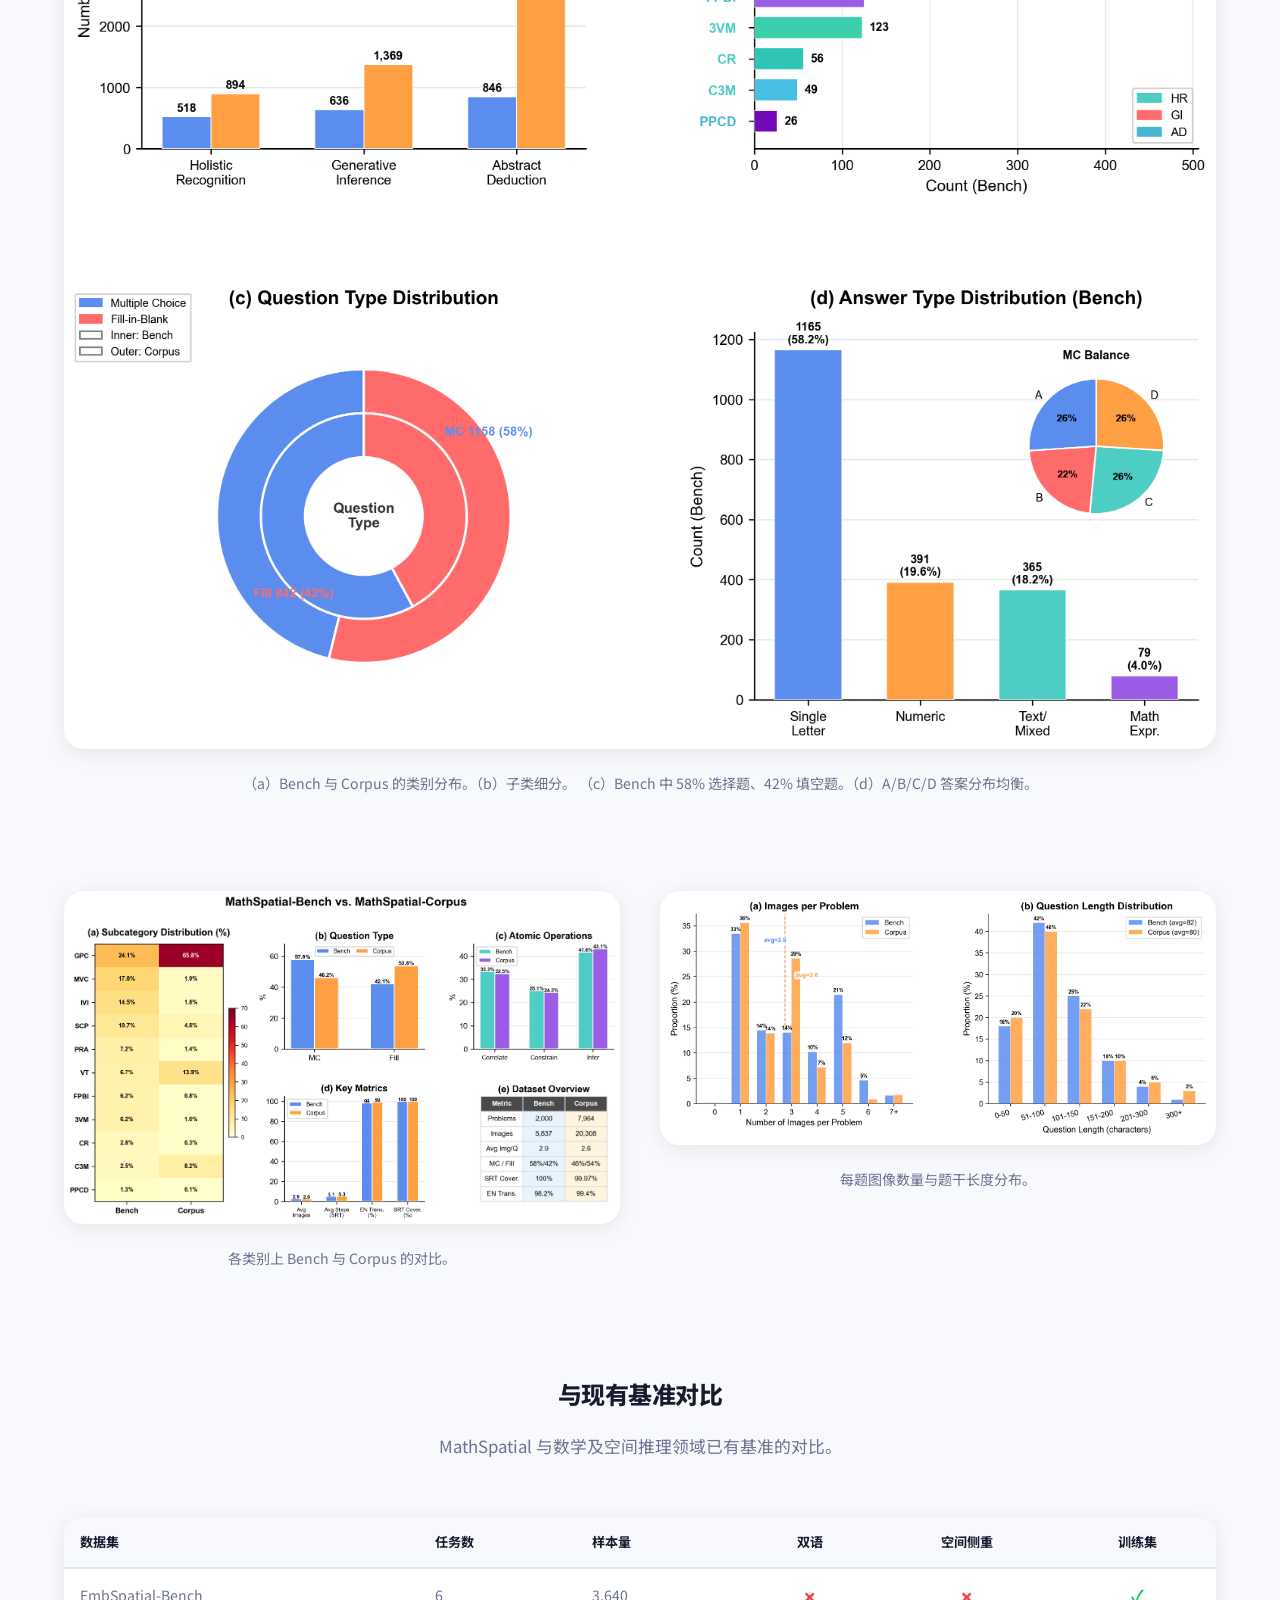
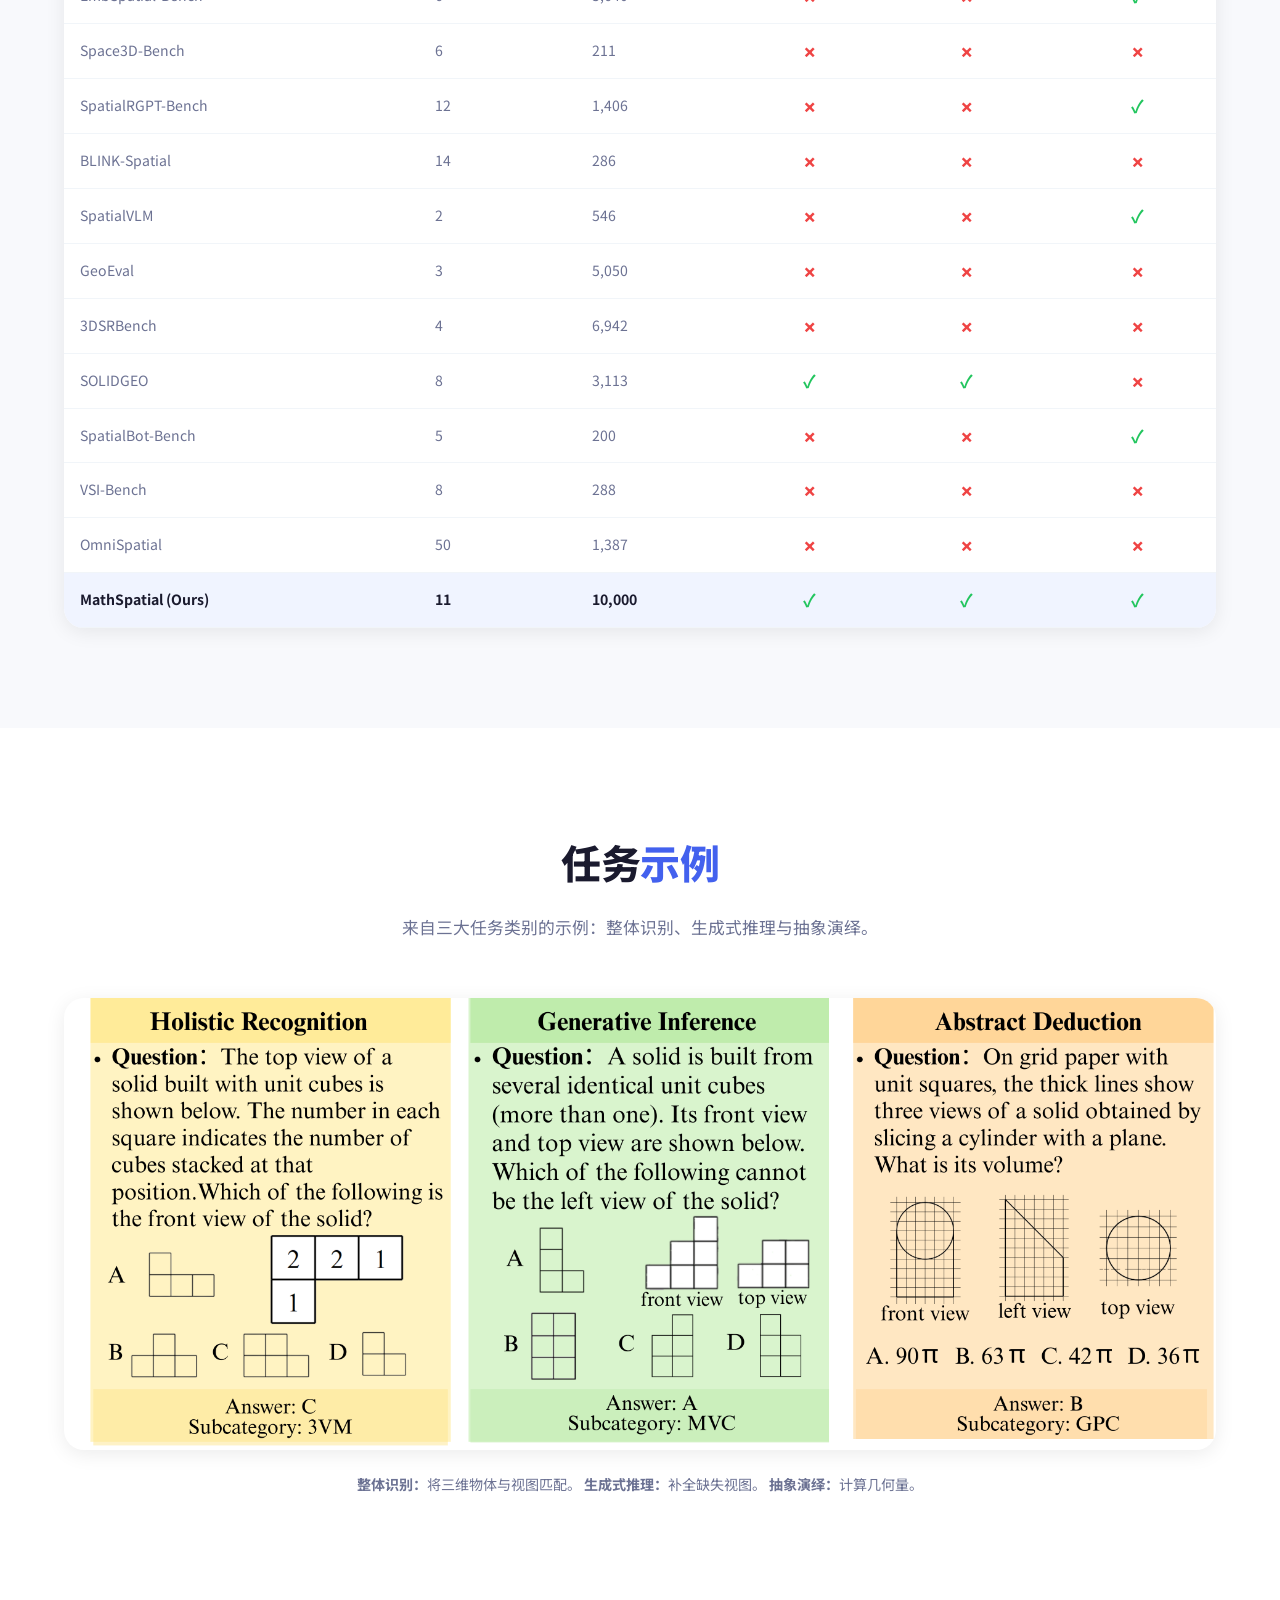
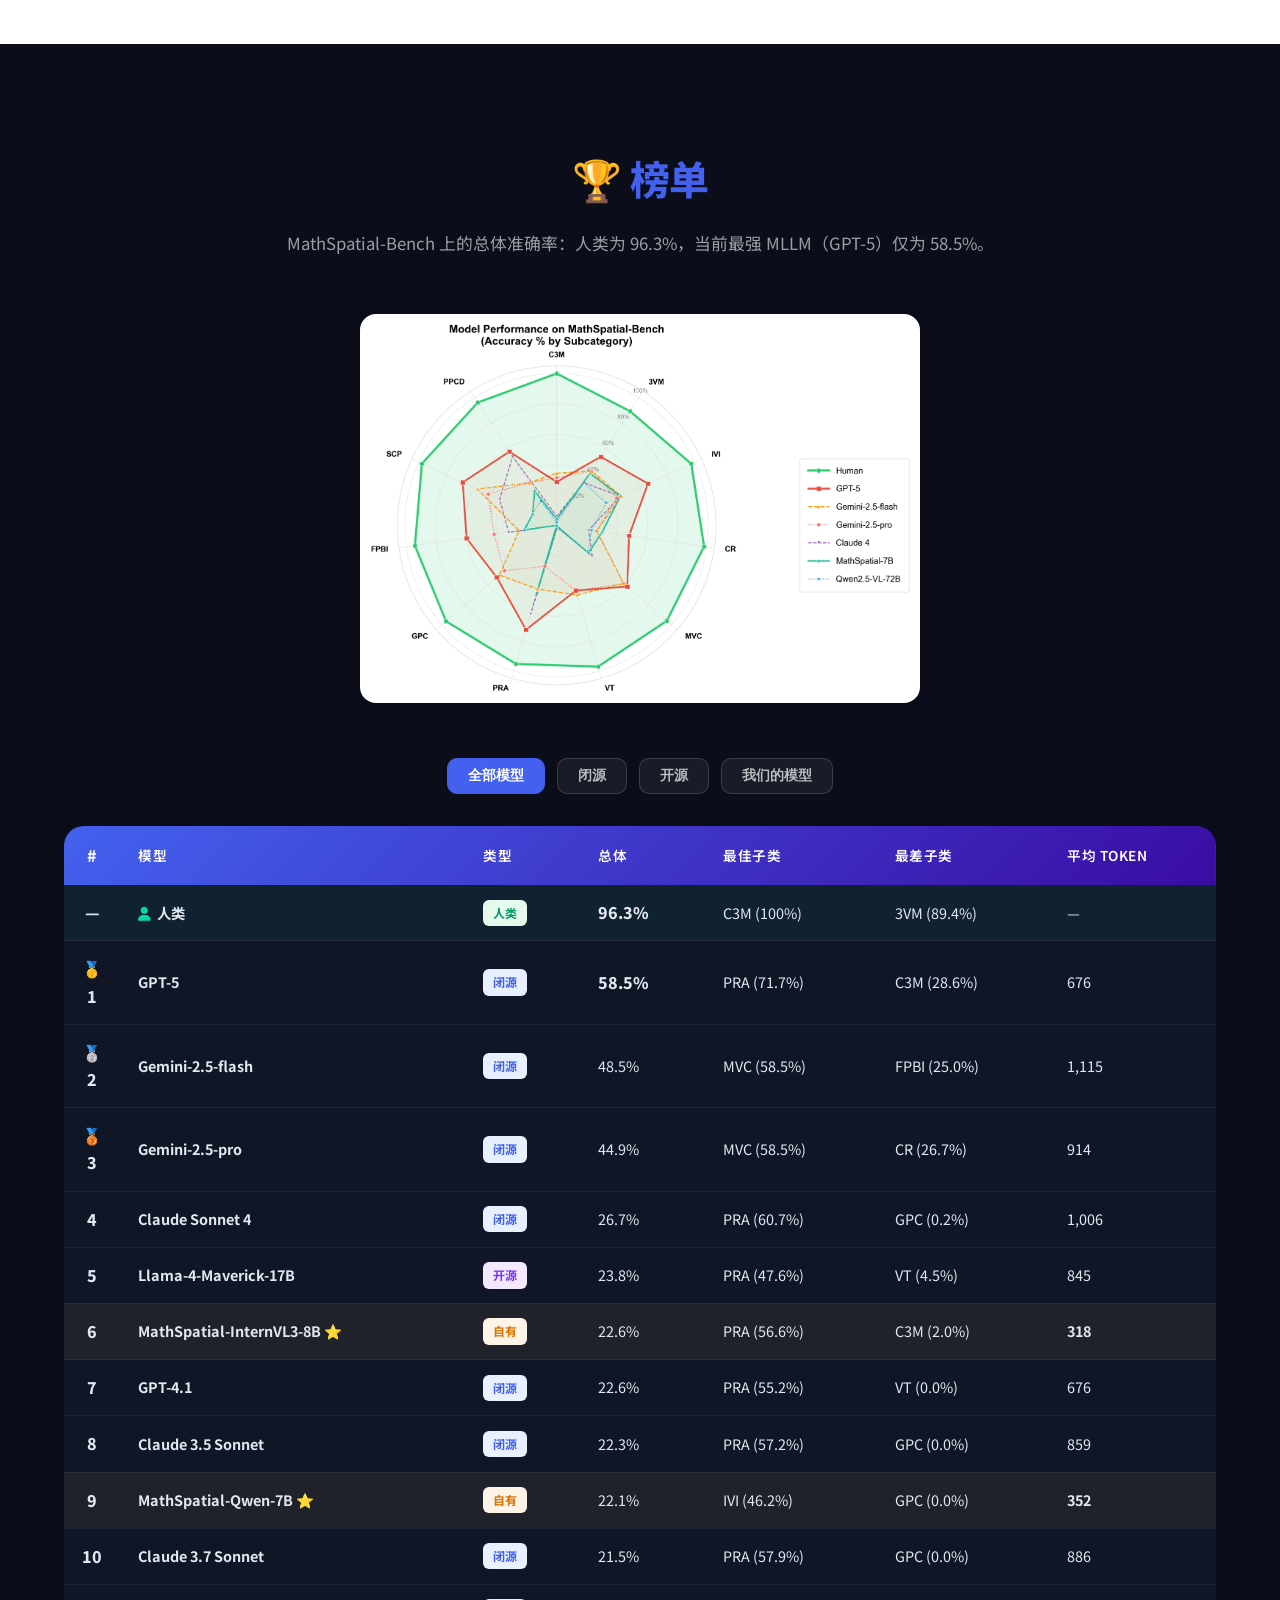
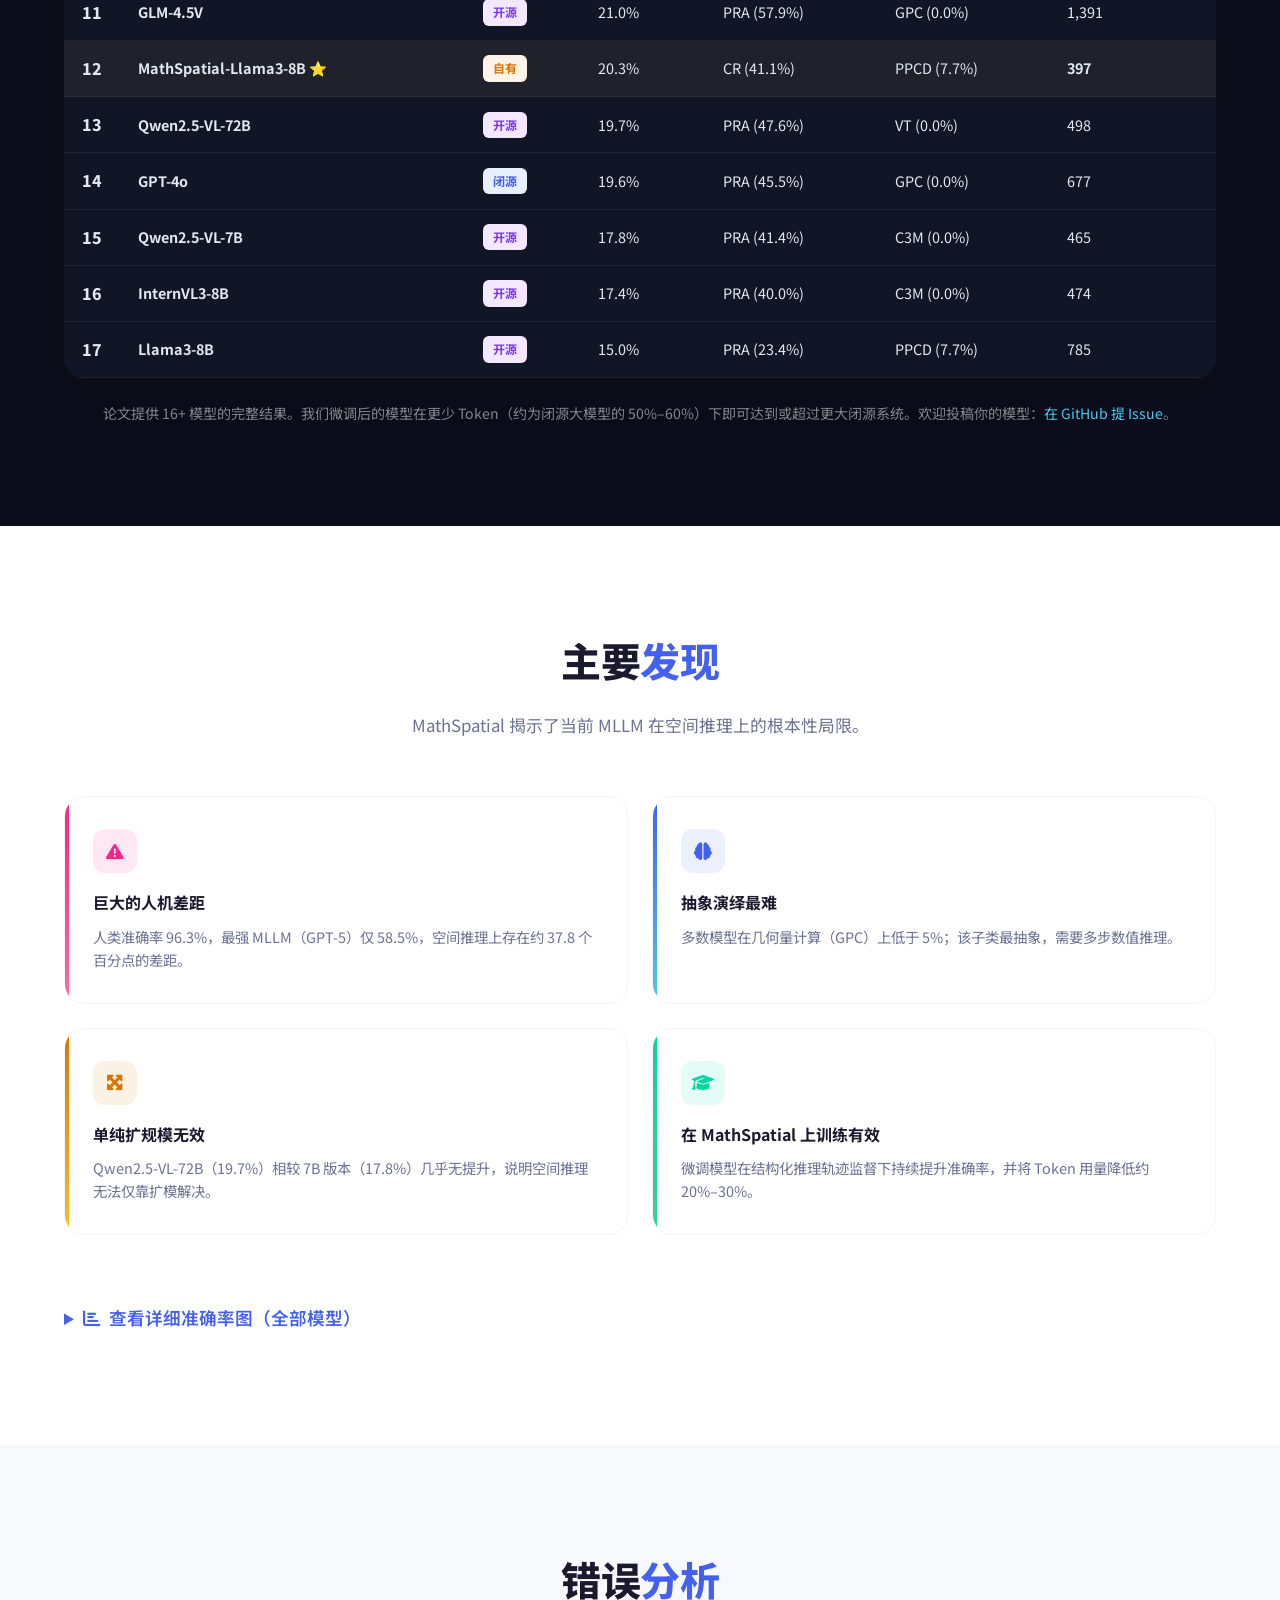
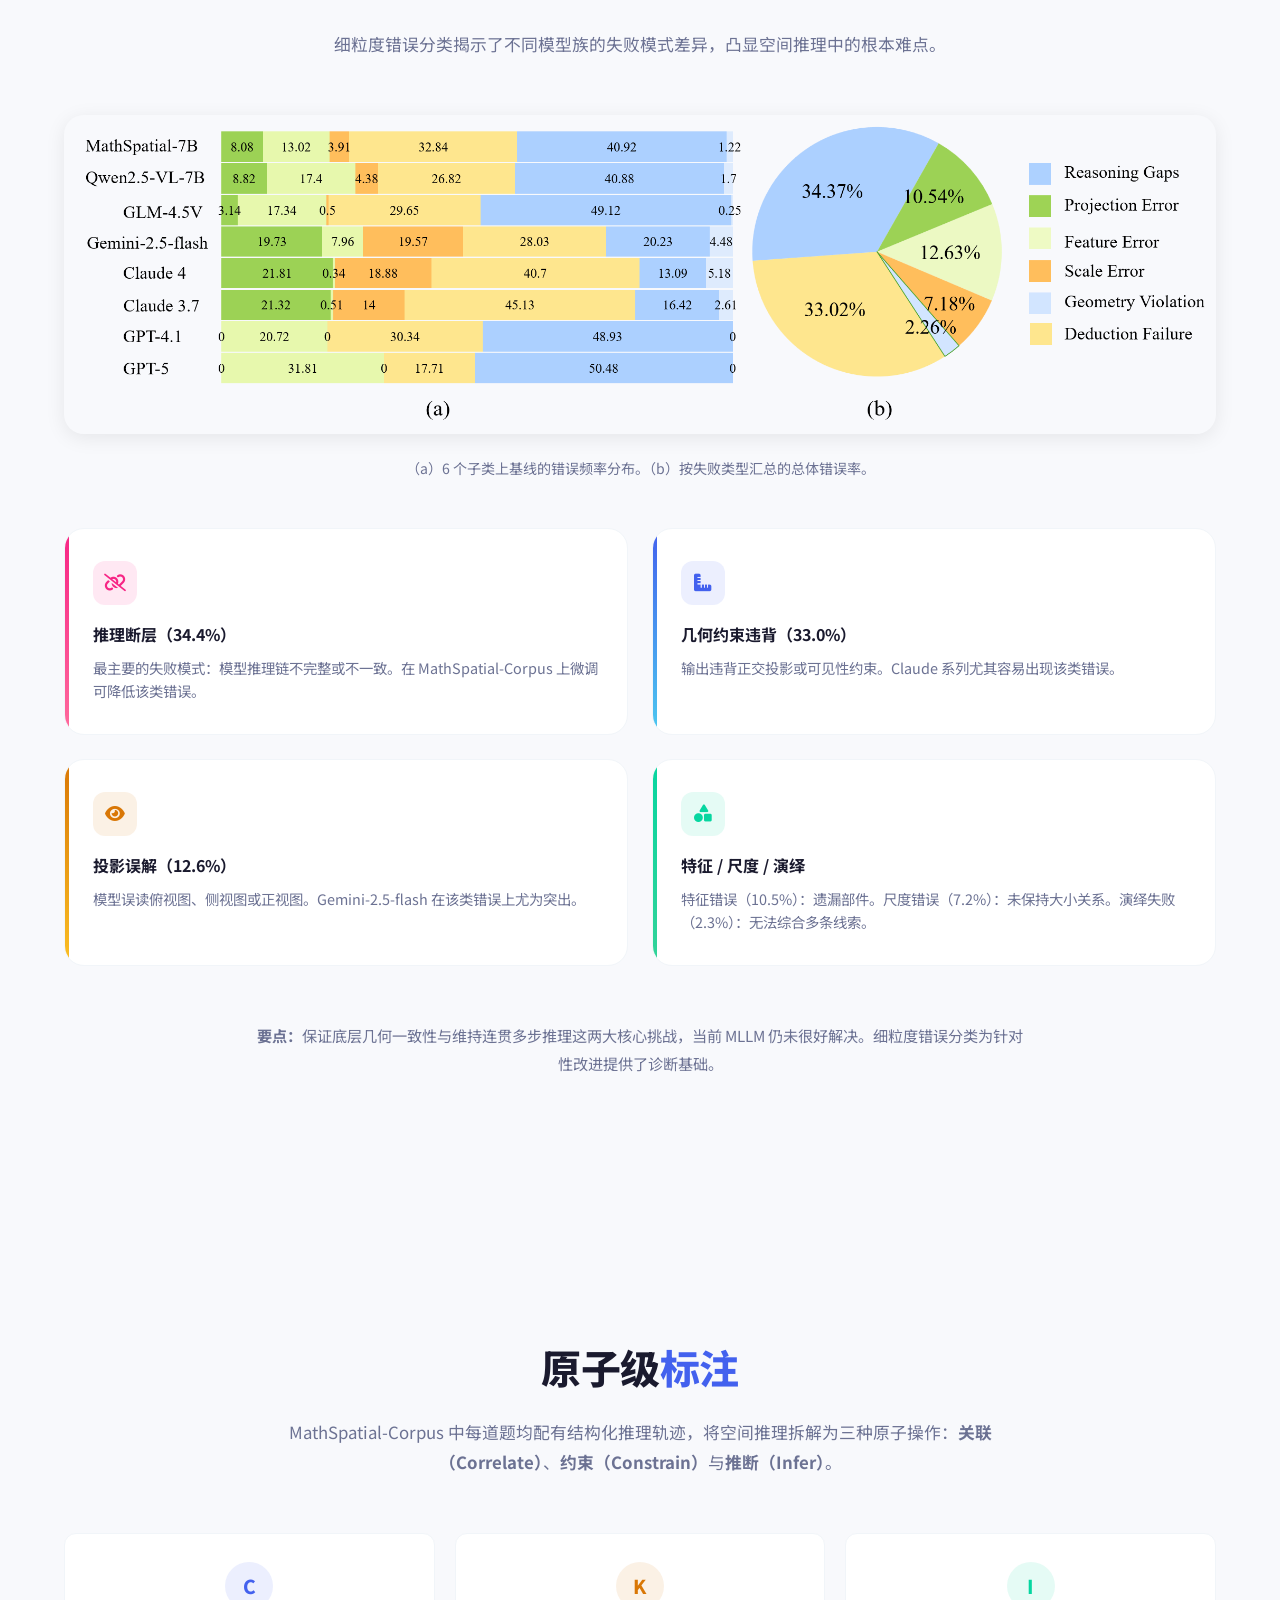
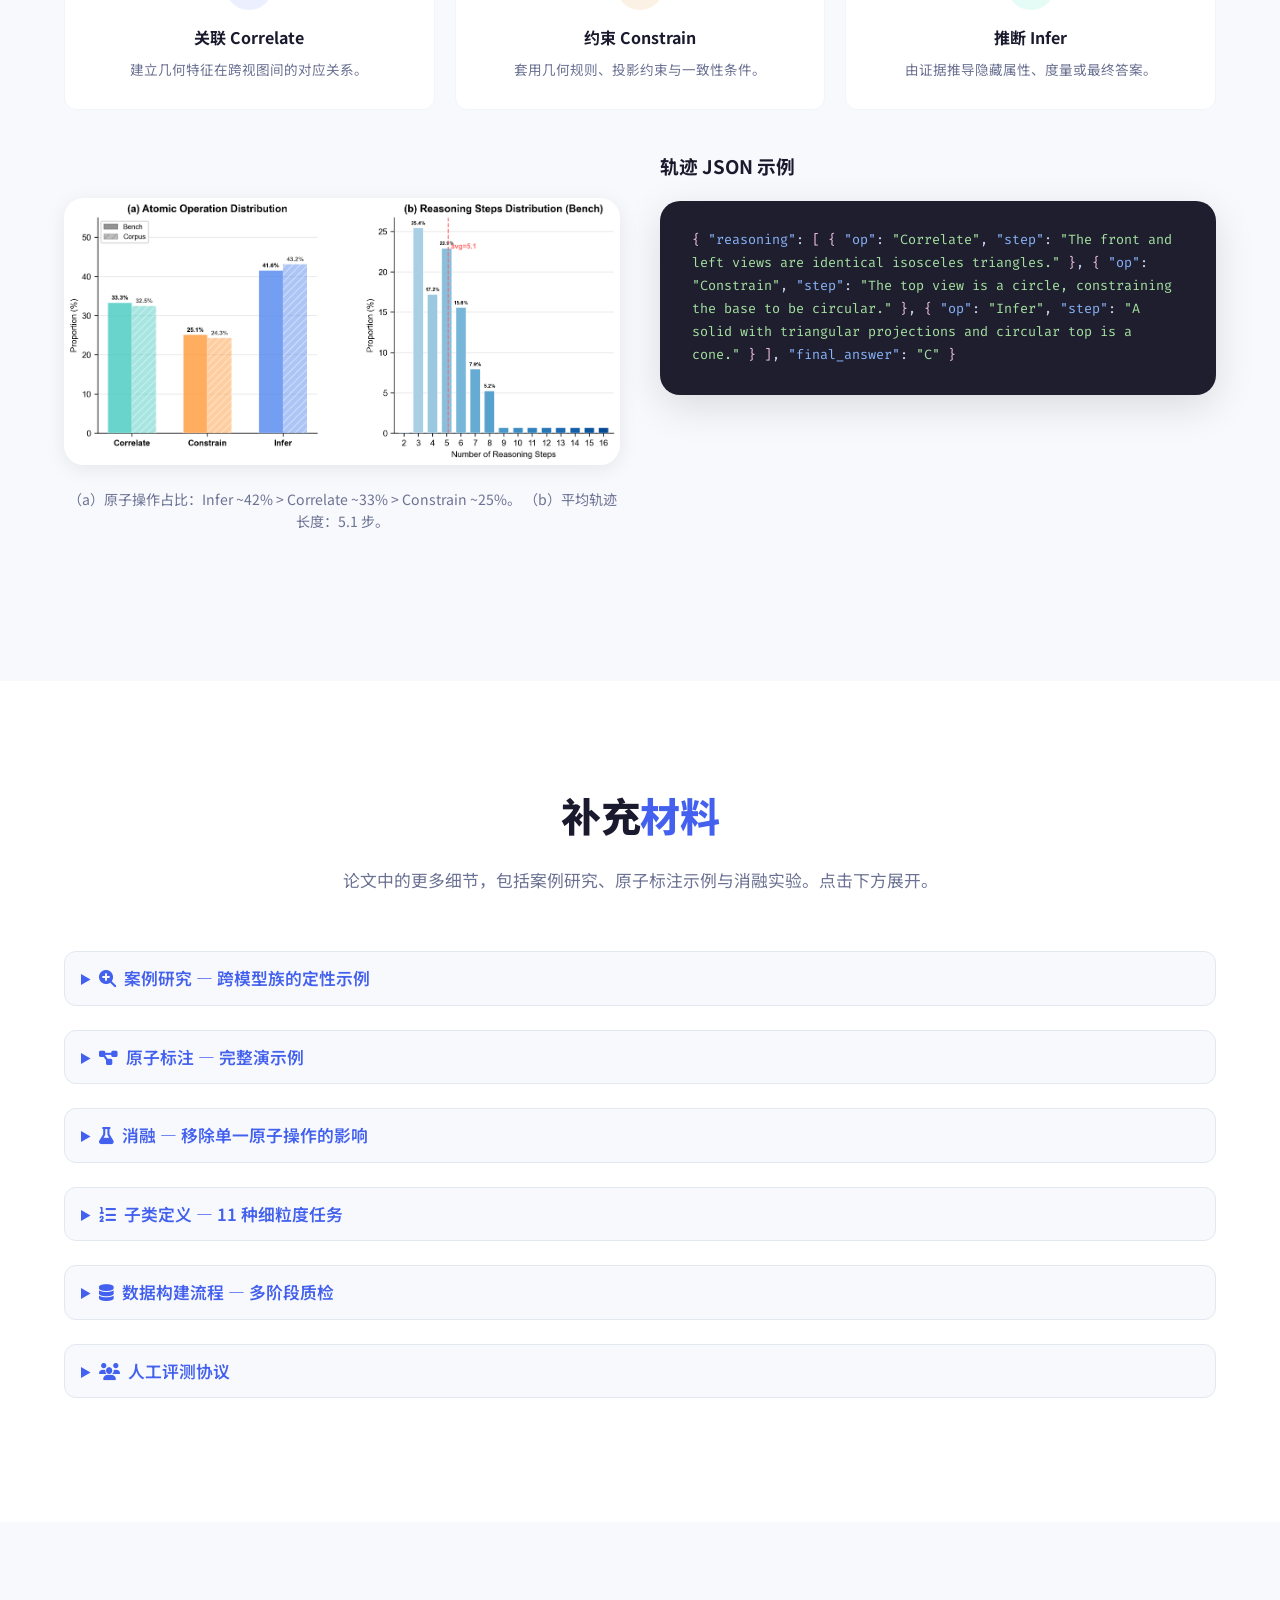
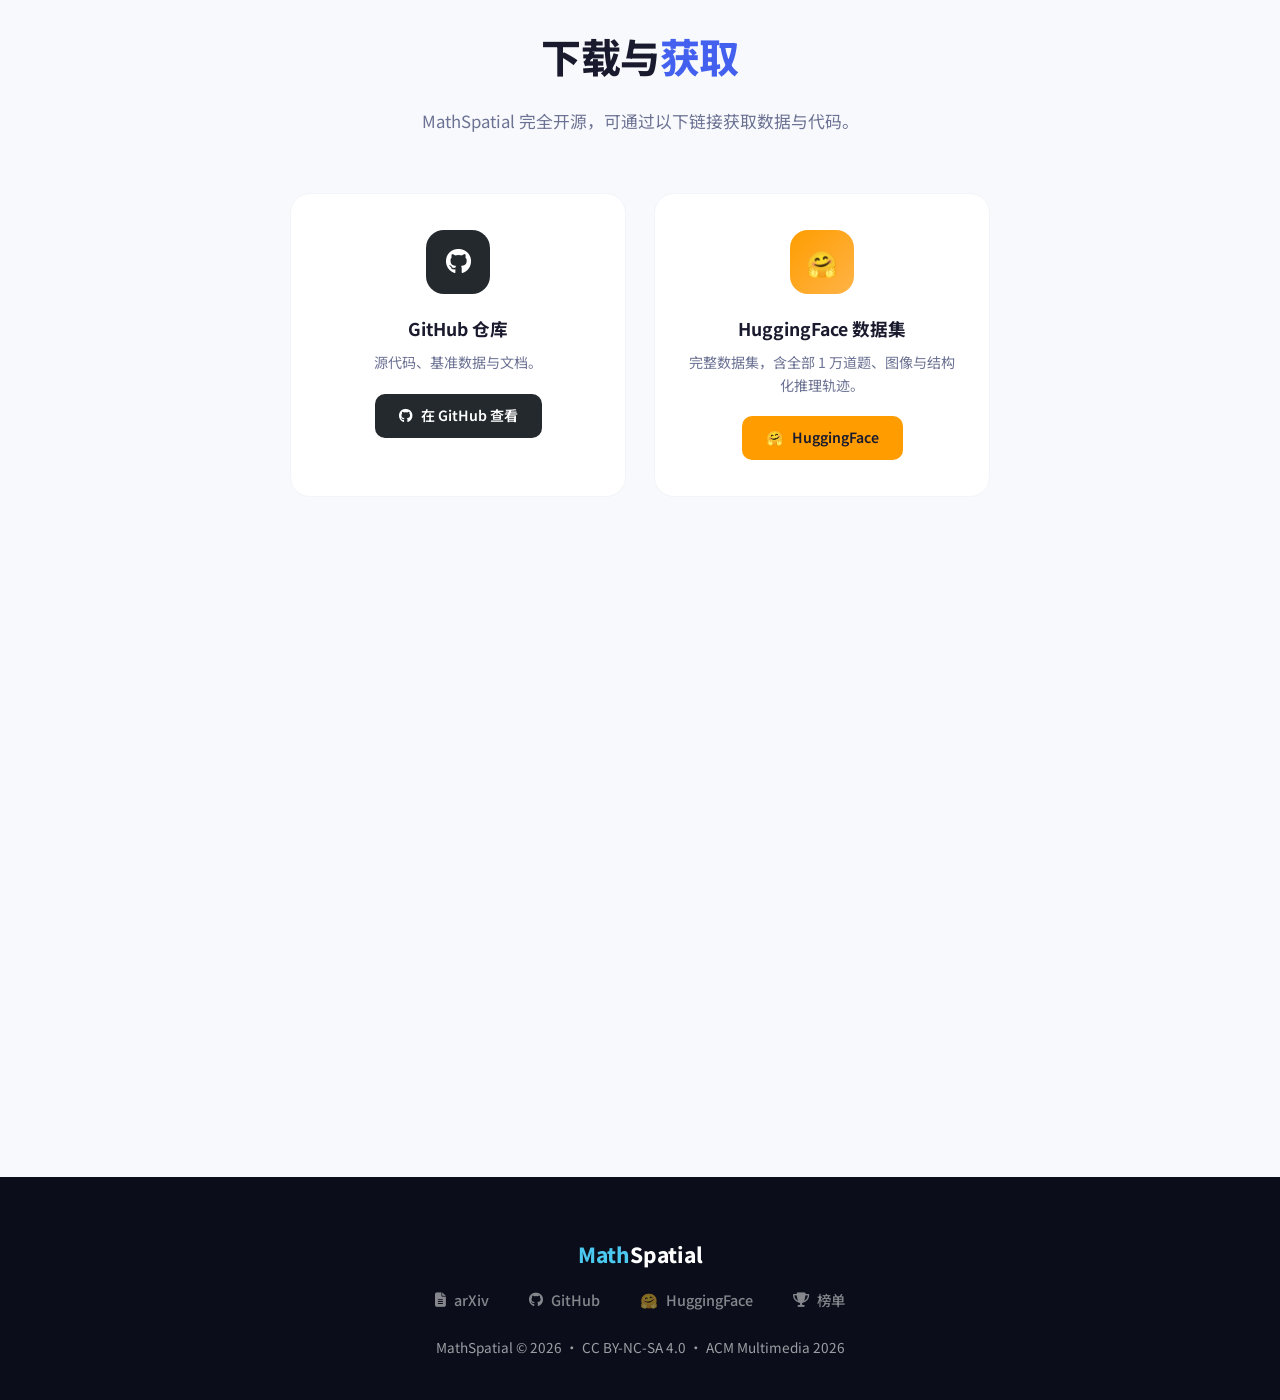
==== commit 2f96df21: "Refactor: remove Authors section, move Citation into License as collapsible, add arXiv button - Remo" ====
--- a/index_zh.html
+++ b/index_zh.html
@@ -53,8 +53,6 @@
       <li><a href="#error-analysis">错误分析</a></li>
       <li><a href="#annotations">标注</a></li>
       <li><a href="#download">下载</a></li>
-      <li><a href="#authors">作者</a></li>
-      <li><a href="#citation">引用</a></li>
       <li><a href="https://huggingface.co/datasets/shuolucs/MathSpatial" target="_blank" class="nav-cta"><i class="fas fa-database"></i> 数据集</a></li>
     </ul>
     <div class="lang-switch" role="navigation" aria-label="语言">
@@ -92,6 +90,7 @@
     </div>
 
     <div class="hero-buttons">
+      <a class="btn btn-arxiv" href="https://arxiv.org/abs/2602.11635" target="_blank" style="background:#b31b1b; color:#fff;"><i class="fas fa-file-alt"></i> arXiv</a>
       <a class="btn btn-github" href="https://github.com/shuolucs/MathSpatial" target="_blank"><i class="fab fa-github"></i> GitHub</a>
       <a class="btn btn-hf" href="https://huggingface.co/datasets/shuolucs/MathSpatial" target="_blank"><span style="font-size:1.1rem">&#129303;</span> HuggingFace</a>
       <a class="btn btn-outline-light" href="#leaderboard"><i class="fas fa-trophy"></i> 榜单</a>
@@ -754,7 +753,7 @@
       <div class="access-card">
         <div class="access-icon github"><i class="fab fa-github"></i></div>
         <h3>GitHub 仓库</h3>
-        <p>源代码、评测脚本、基准数据与文档。</p>
+        <p>源代码、基准数据与文档。</p>
         <a class="btn-sm btn-dark" href="https://github.com/shuolucs/MathSpatial" target="_blank"><i class="fab fa-github"></i> 在 GitHub 查看</a>
       </div>
       <div class="access-card">
@@ -780,67 +779,30 @@
       <div style="display:flex; align-items:center; gap:10px; padding:12px 16px; background:#f0fdf4; border-radius:10px; border:1px solid #bbf7d0;"><i class="fas fa-check-circle" style="color:#22c55e; font-size:1.1rem;"></i> 衍生作品（采用相同许可）</div>
       <div style="display:flex; align-items:center; gap:10px; padding:12px 16px; background:#fef2f2; border-radius:10px; border:1px solid #fecaca;"><i class="fas fa-times-circle" style="color:#ef4444; font-size:1.1rem;"></i> 商业用途（不允许）</div>
     </div>
-  </div>
-</section>
-
-<!-- ====== Authors ====== -->
-<section class="section section-alt" id="authors">
-  <div class="container">
-    <h2 class="section-title animate-on-scroll">作者</h2>
-    <div class="animate-on-scroll" style="max-width:860px; margin:0 auto; text-align:center; line-height:2.2;">
-      <p style="font-size:1.05rem; color:var(--text);">
-        <span style="font-weight:600;">Shuo Lu</span><sup>1*</sup>,&ensp;
-        <span style="font-weight:600;">Jianjie Cheng</span><sup>2*</sup>,&ensp;
-        <span style="font-weight:600;">Yinuo Xu</span><sup>1*</sup>,&ensp;
-        <span style="font-weight:600;">Yongcan Yu</span><sup>1*</sup>,&ensp;
-        <span style="font-weight:600;">Lijun Sheng</span><sup>1</sup>,&ensp;
-        <span style="font-weight:600;">Peijie Wang</span><sup>1</sup>,&ensp;
-        <span style="font-weight:600;">Siru Jiang</span><sup>1</sup>,&ensp;
-        <span style="font-weight:600;">Yongguan Hu</span><sup>1</sup>,&ensp;
-        <span style="font-weight:600;">Run Ling</span><sup>3</sup>,&ensp;
-        <span style="font-weight:600;">Yihua Shao</span><sup>4</sup>,&ensp;
-        <span style="font-weight:600;">Ao Ma</span><sup>5</sup>,&ensp;
-        <span style="font-weight:600;">Wei Feng</span><sup>5</sup>,&ensp;
-        <span style="font-weight:600;">Lingxiao He</span><sup>2</sup>,&ensp;
-        <span style="font-weight:600;">Meng Wang</span><sup>2</sup>,&ensp;
-        <span style="font-weight:600;">Qianlong Xie</span><sup>2</sup>,&ensp;
-        <span style="font-weight:600;">Xingxing Wang</span><sup>2</sup>,&ensp;
-        <span style="font-weight:600;">Nicu Sebe</span><sup>6</sup>,&ensp;
-        <span style="font-weight:600;">Ran He</span><sup>1,5</sup>,&ensp;
-        <span style="font-weight:600;">Jian Liang</span><sup>1,5&dagger;</sup>
-      </p>
-      <p style="font-size:0.88rem; color:var(--text-light); margin-top:16px; line-height:2;">
-        <sup>1</sup>NLPR &amp; MAIS, CASIA, 北京&emsp;
-        <sup>2</sup>美团 Meituan Inc., 北京&emsp;
-        <sup>3</sup>东北大学, 沈阳&emsp;
-        <sup>4</sup>CASIA, 北京&emsp;
-        <sup>5</sup>中国科学院大学 UCAS, 北京&emsp;
-        <sup>6</sup>特伦托大学, 意大利
-      </p>
-      <p style="font-size:0.85rem; color:var(--text-light); margin-top:8px;">
-        <sup>*</sup>同等贡献&emsp;<sup>&dagger;</sup>通讯作者
-      </p>
-    </div>
-  </div>
-</section>
-
-<!-- ====== Citation ====== -->
-<section class="section section-alt" id="citation">
-  <div class="container">
-    <h2 class="section-title animate-on-scroll">引用</h2>
-    <p class="section-desc animate-on-scroll">若在研究中使用了 MathSpatial，请引用我们的论文：</p>
-    <div class="citation-block animate-on-scroll" id="citationBlock">
-      <button class="copy-btn" onclick="copyCitation()"><i class="fas fa-copy"></i> 复制</button>
+
+    <details class="collapsible animate-on-scroll" style="margin-top:32px;" id="citation">
+      <summary style="cursor:pointer; font-size:1.05rem; font-weight:600; color:var(--primary); padding:12px 16px; background:var(--bg-alt); border-radius:var(--radius); border:1px solid var(--border);">
+        <i class="fas fa-quote-left" style="margin-right:8px;"></i>引用 &mdash; BibTeX
+      </summary>
+      <div style="margin-top:16px;">
+        <p style="margin-bottom:12px; color:var(--text-light);">若在研究中使用了 MathSpatial，请引用我们的论文：</p>
+        <div class="citation-block" id="citationBlock" style="position:relative;">
+          <button class="copy-btn" onclick="copyCitation()"><i class="fas fa-copy"></i> 复制</button>
 <pre>@article{lu2026mllms,
   title   = {Do MLLMs Really Understand Space? A Mathematical Reasoning Evaluation},
   author  = {Lu, Shuo and Cheng, Jianjie and Xu, Yinuo and
              Yu, Yongcan and Sheng, Lijun and Wang, Peijie and
              Jiang, Siru and Hu, Yongguan and Ling, Run and
-             Shao, Yihua and others},
+             Shao, Yihua and Ma, Ao and Feng, Wei and
+             He, Lingxiao and Wang, Meng and Xie, Qianlong and
+             Wang, Xingxing and Sebe, Nicu and He, Ran and
+             Liang, Jian},
   journal = {arXiv preprint arXiv:2602.11635},
   year    = {2026}
 }</pre>
-    </div>
+        </div>
+      </div>
+    </details>
   </div>
 </section>
 
@@ -849,10 +811,10 @@
   <div class="container">
     <div class="footer-brand"><span>Math</span>Spatial</div>
     <div class="footer-links">
+      <a href="https://arxiv.org/abs/2602.11635" target="_blank"><i class="fas fa-file-alt"></i> arXiv</a>
       <a href="https://github.com/shuolucs/MathSpatial" target="_blank"><i class="fab fa-github"></i> GitHub</a>
       <a href="https://huggingface.co/datasets/shuolucs/MathSpatial" target="_blank"><span>&#129303;</span> HuggingFace</a>
       <a href="#leaderboard"><i class="fas fa-trophy"></i> 榜单</a>
-      <a href="#citation"><i class="fas fa-quote-left"></i> 引用</a>
     </div>
     <p>MathSpatial &copy; 2026 &middot; CC BY-NC-SA 4.0 &middot; ACM Multimedia 2026</p>
   </div>
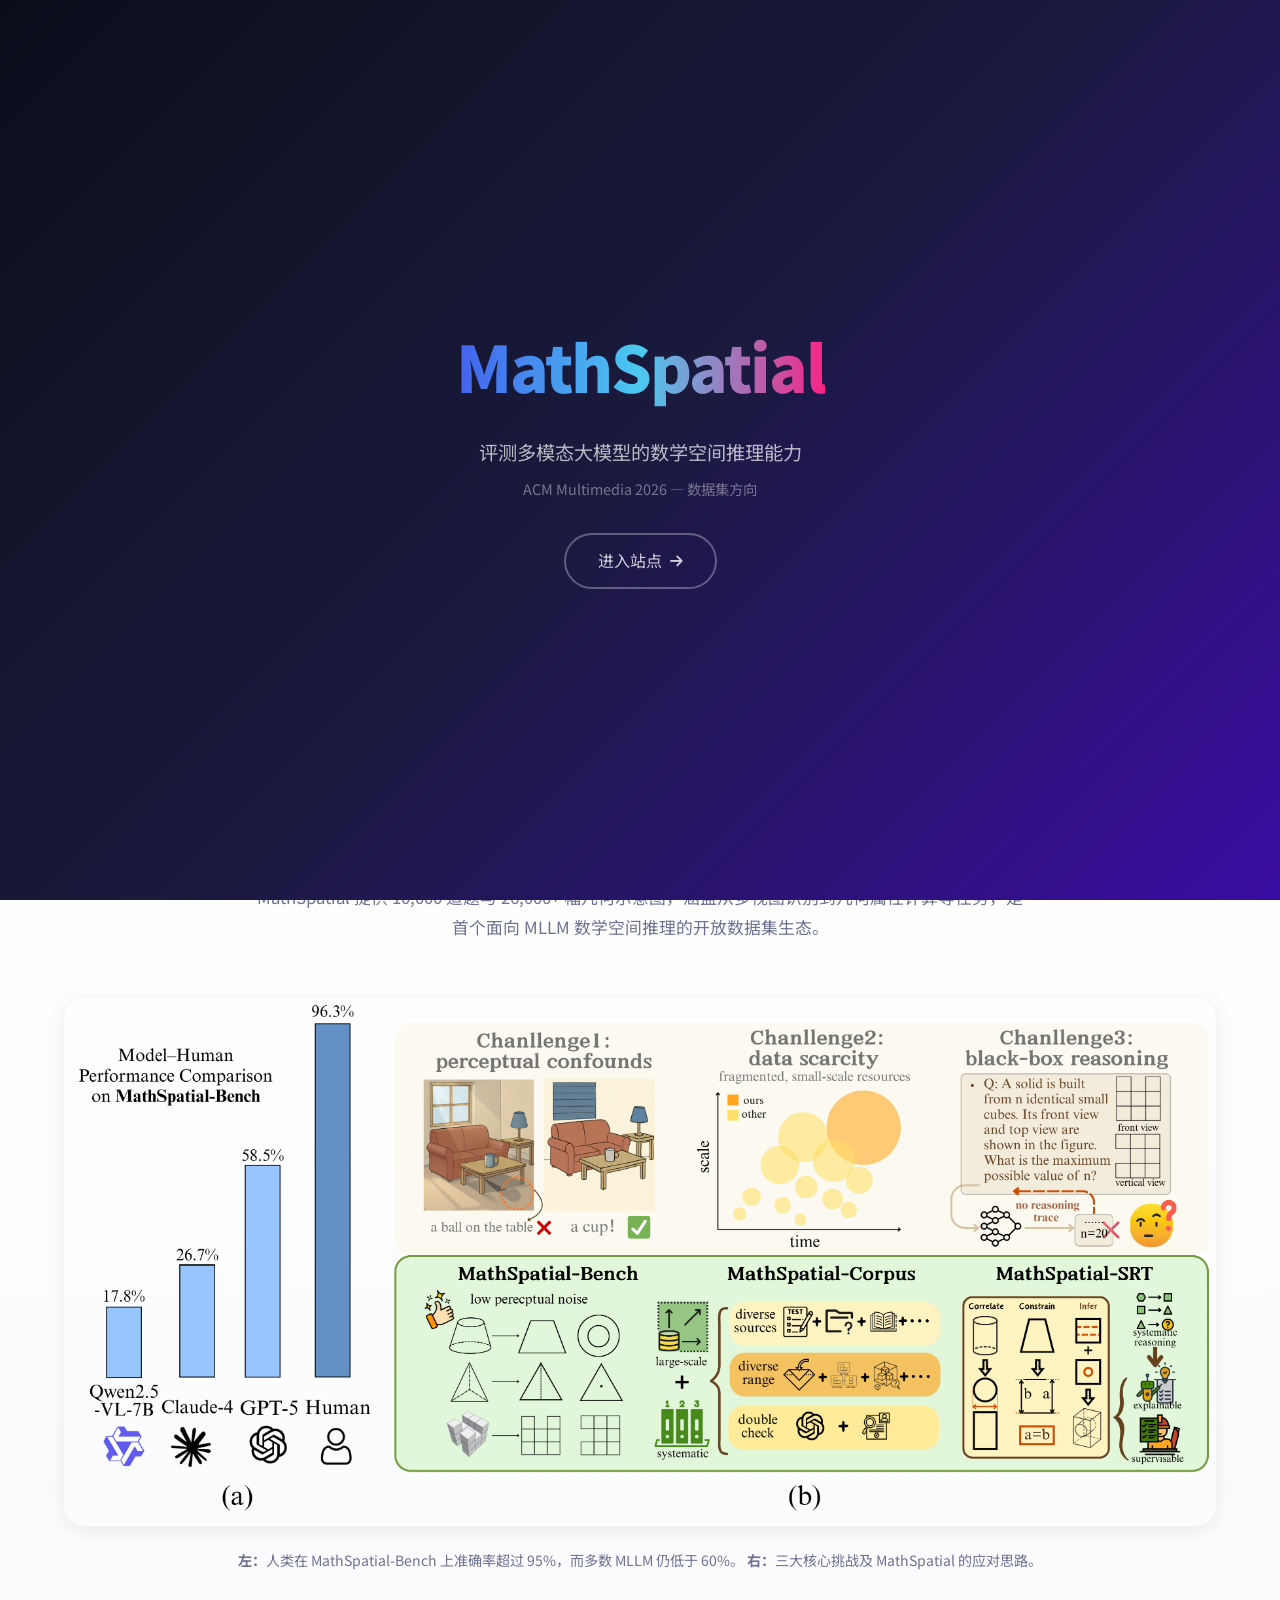
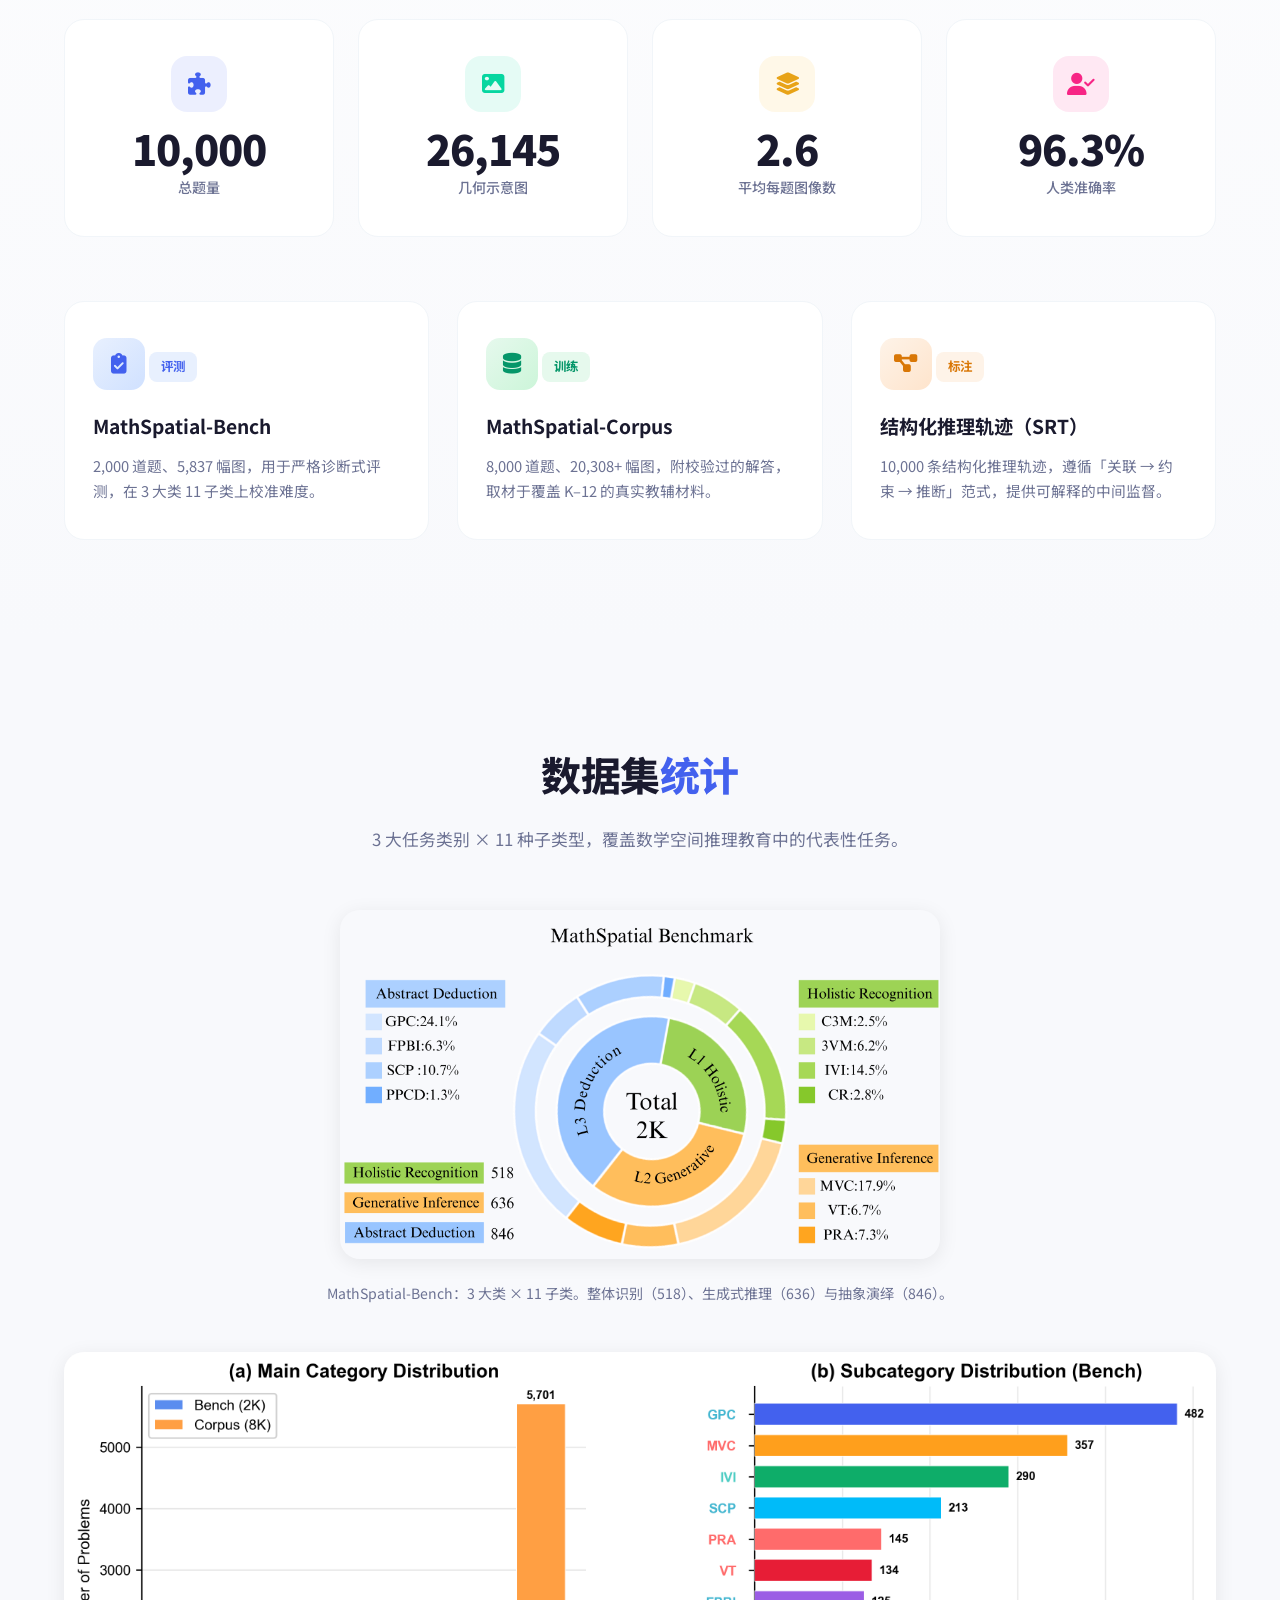
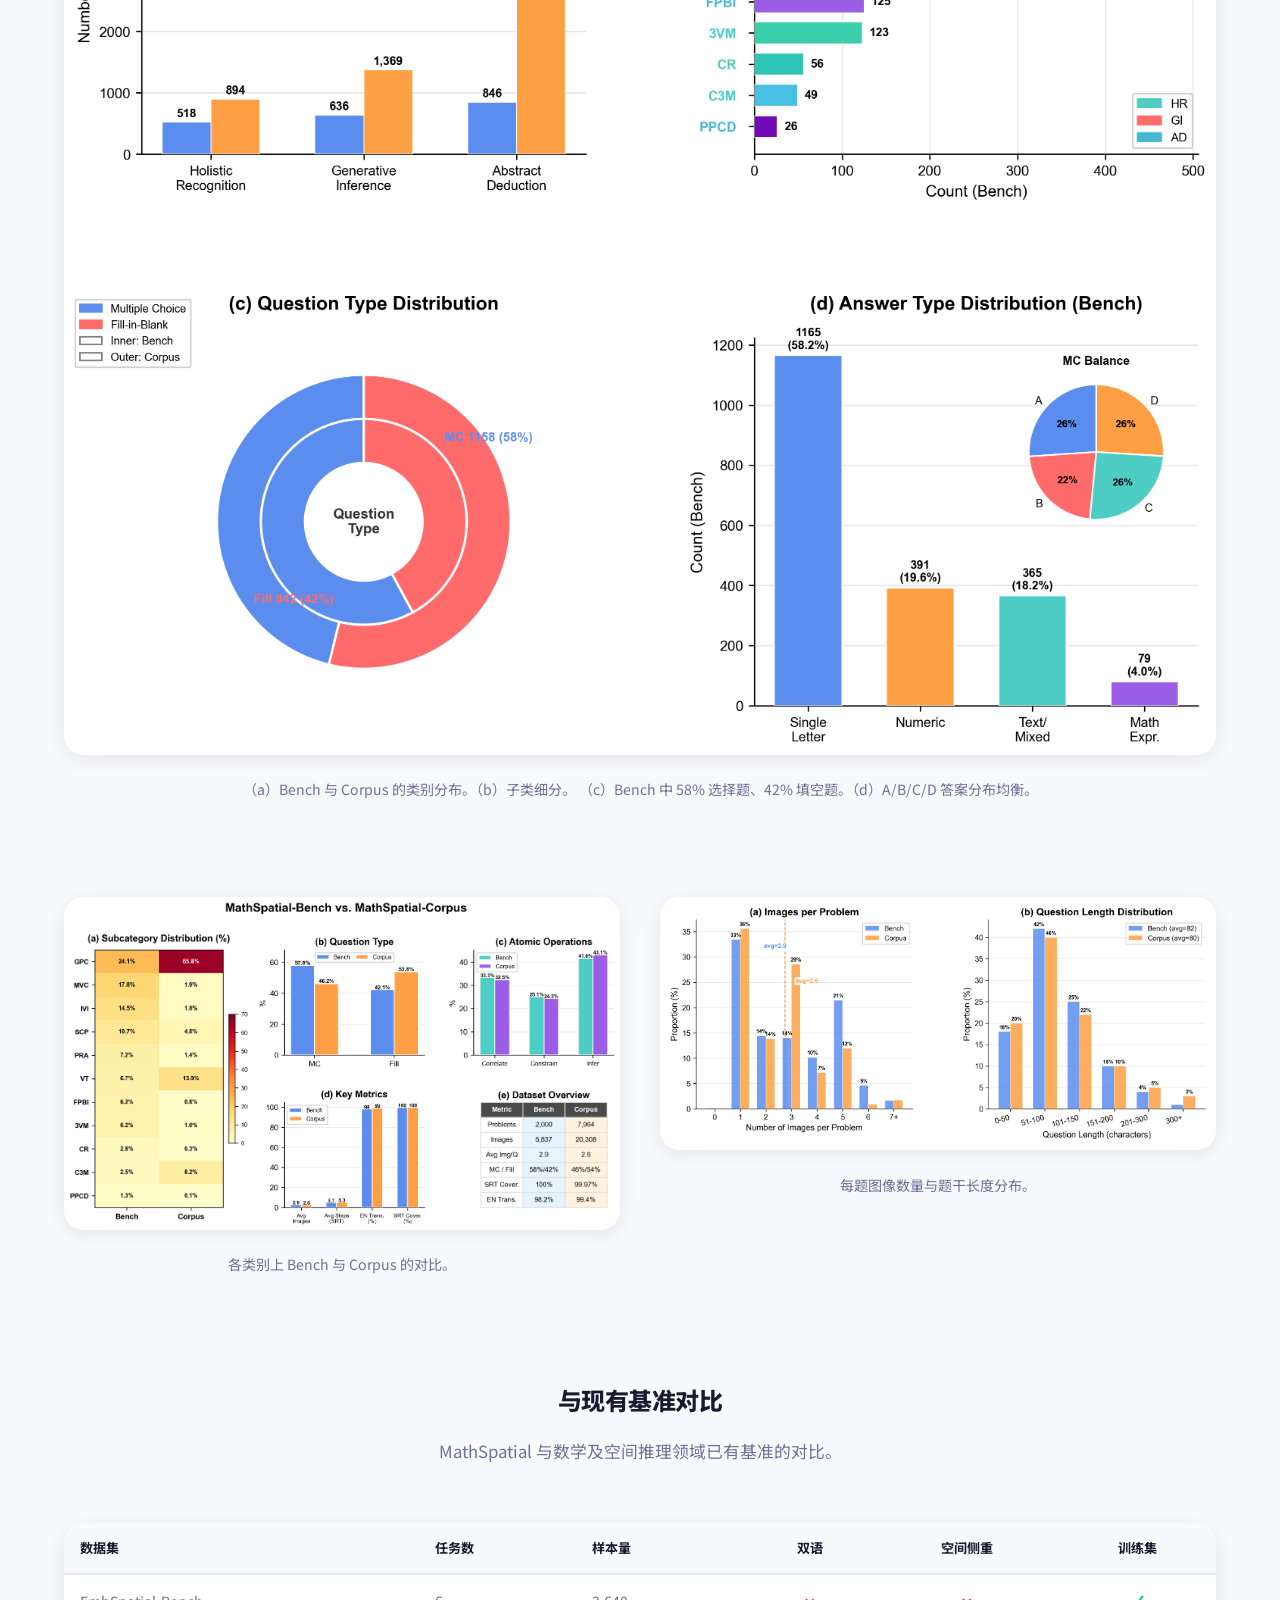
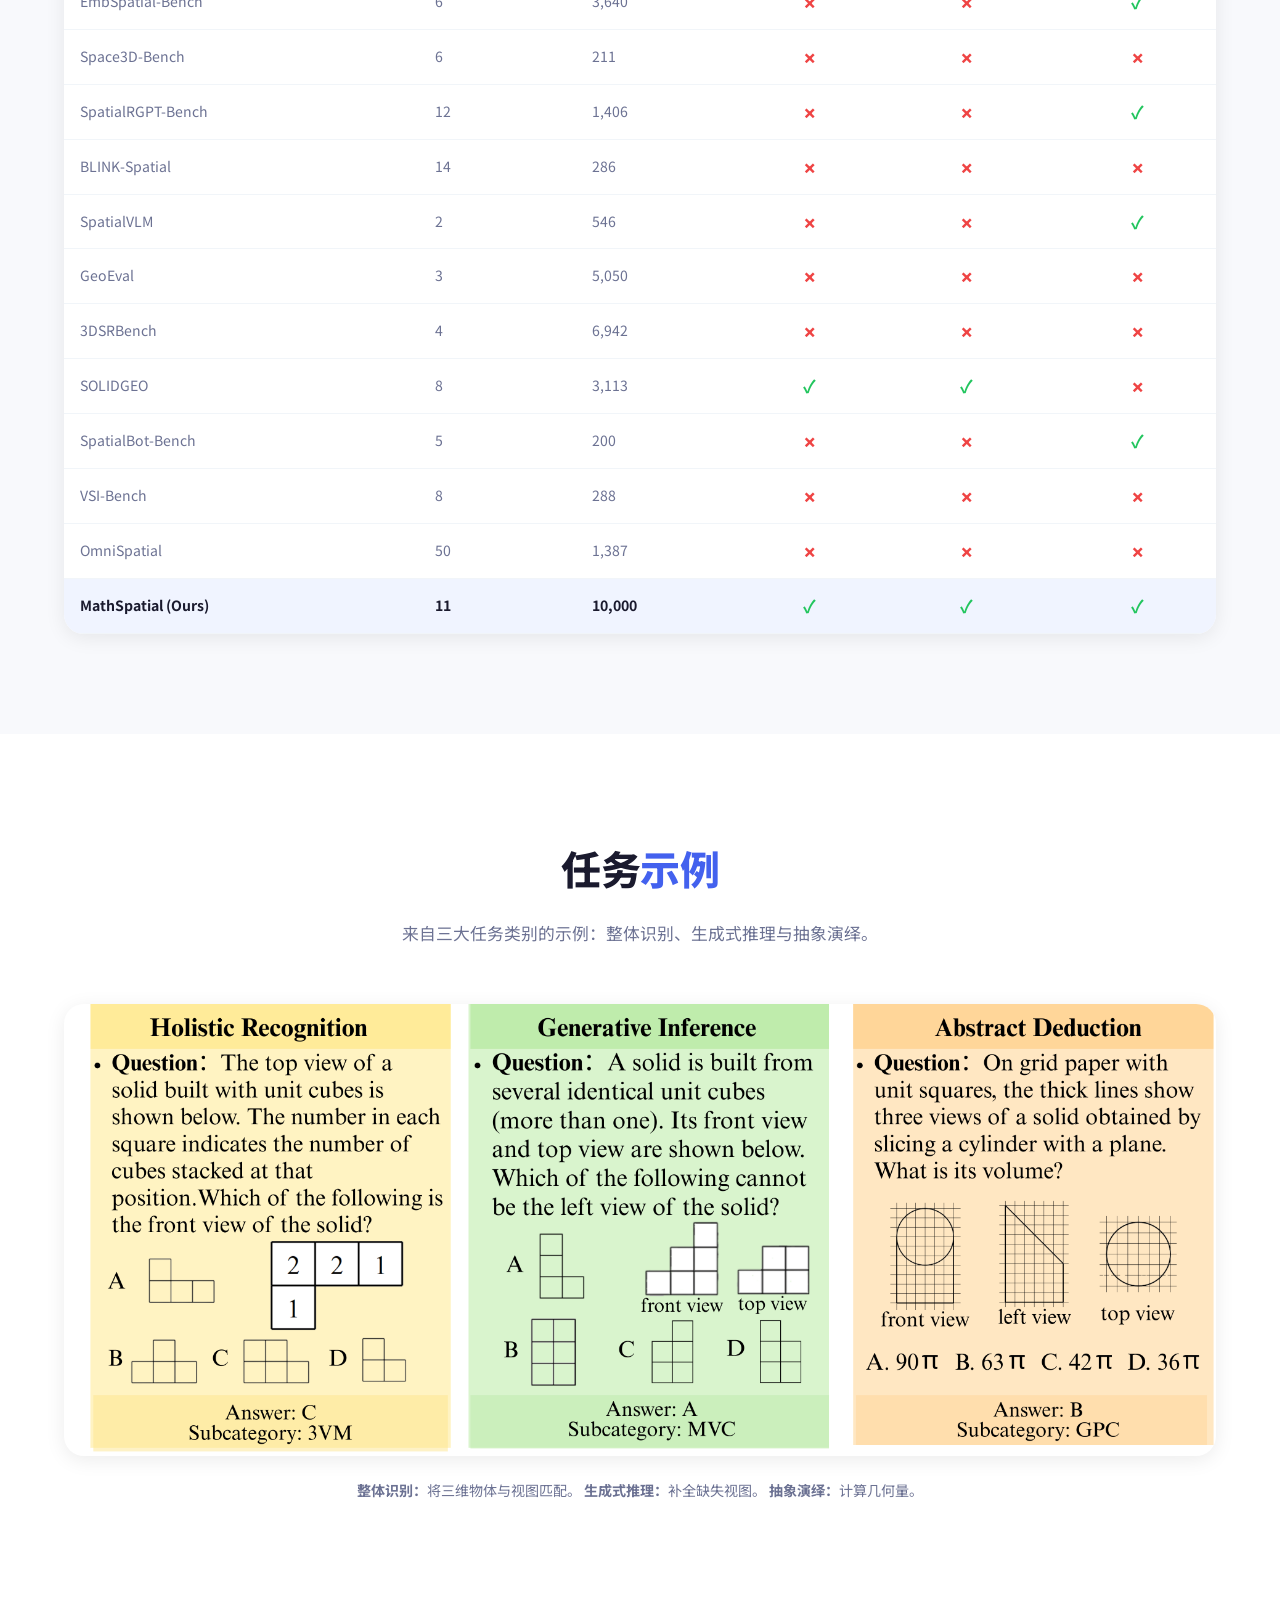
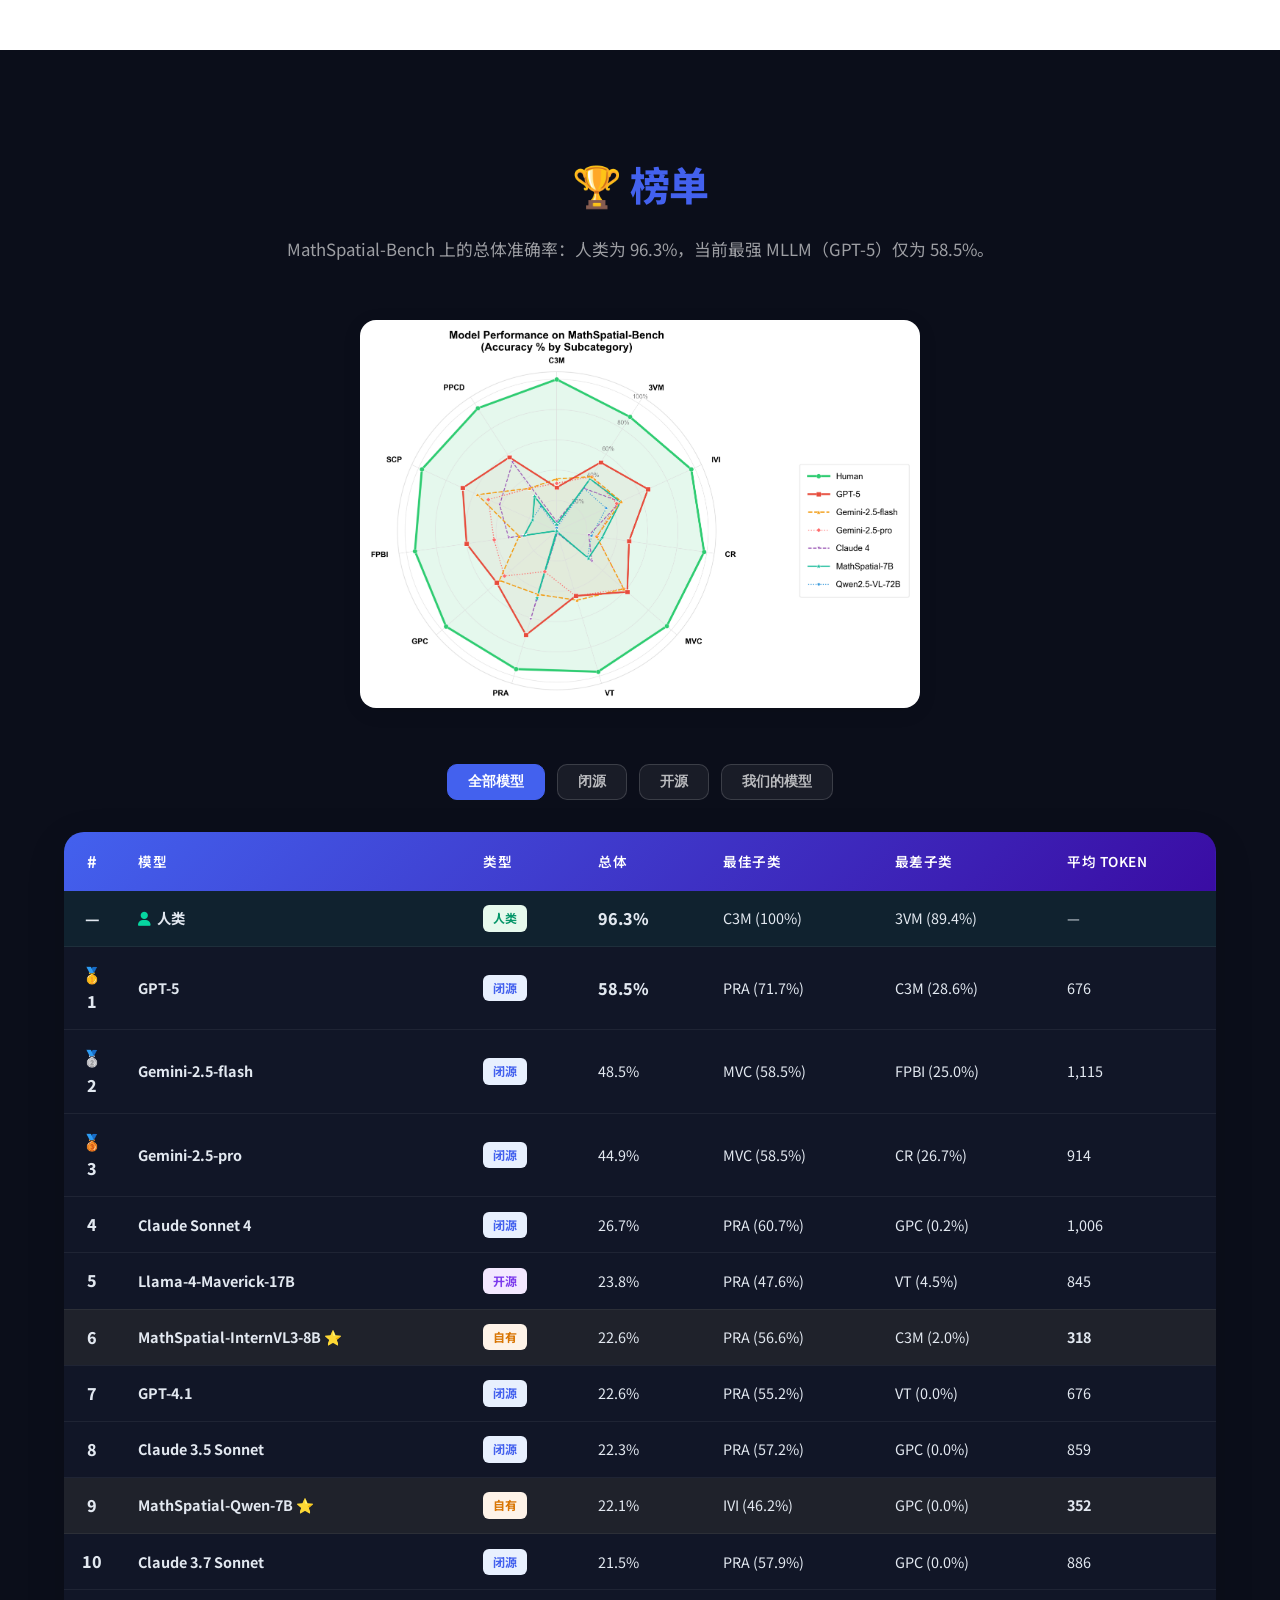
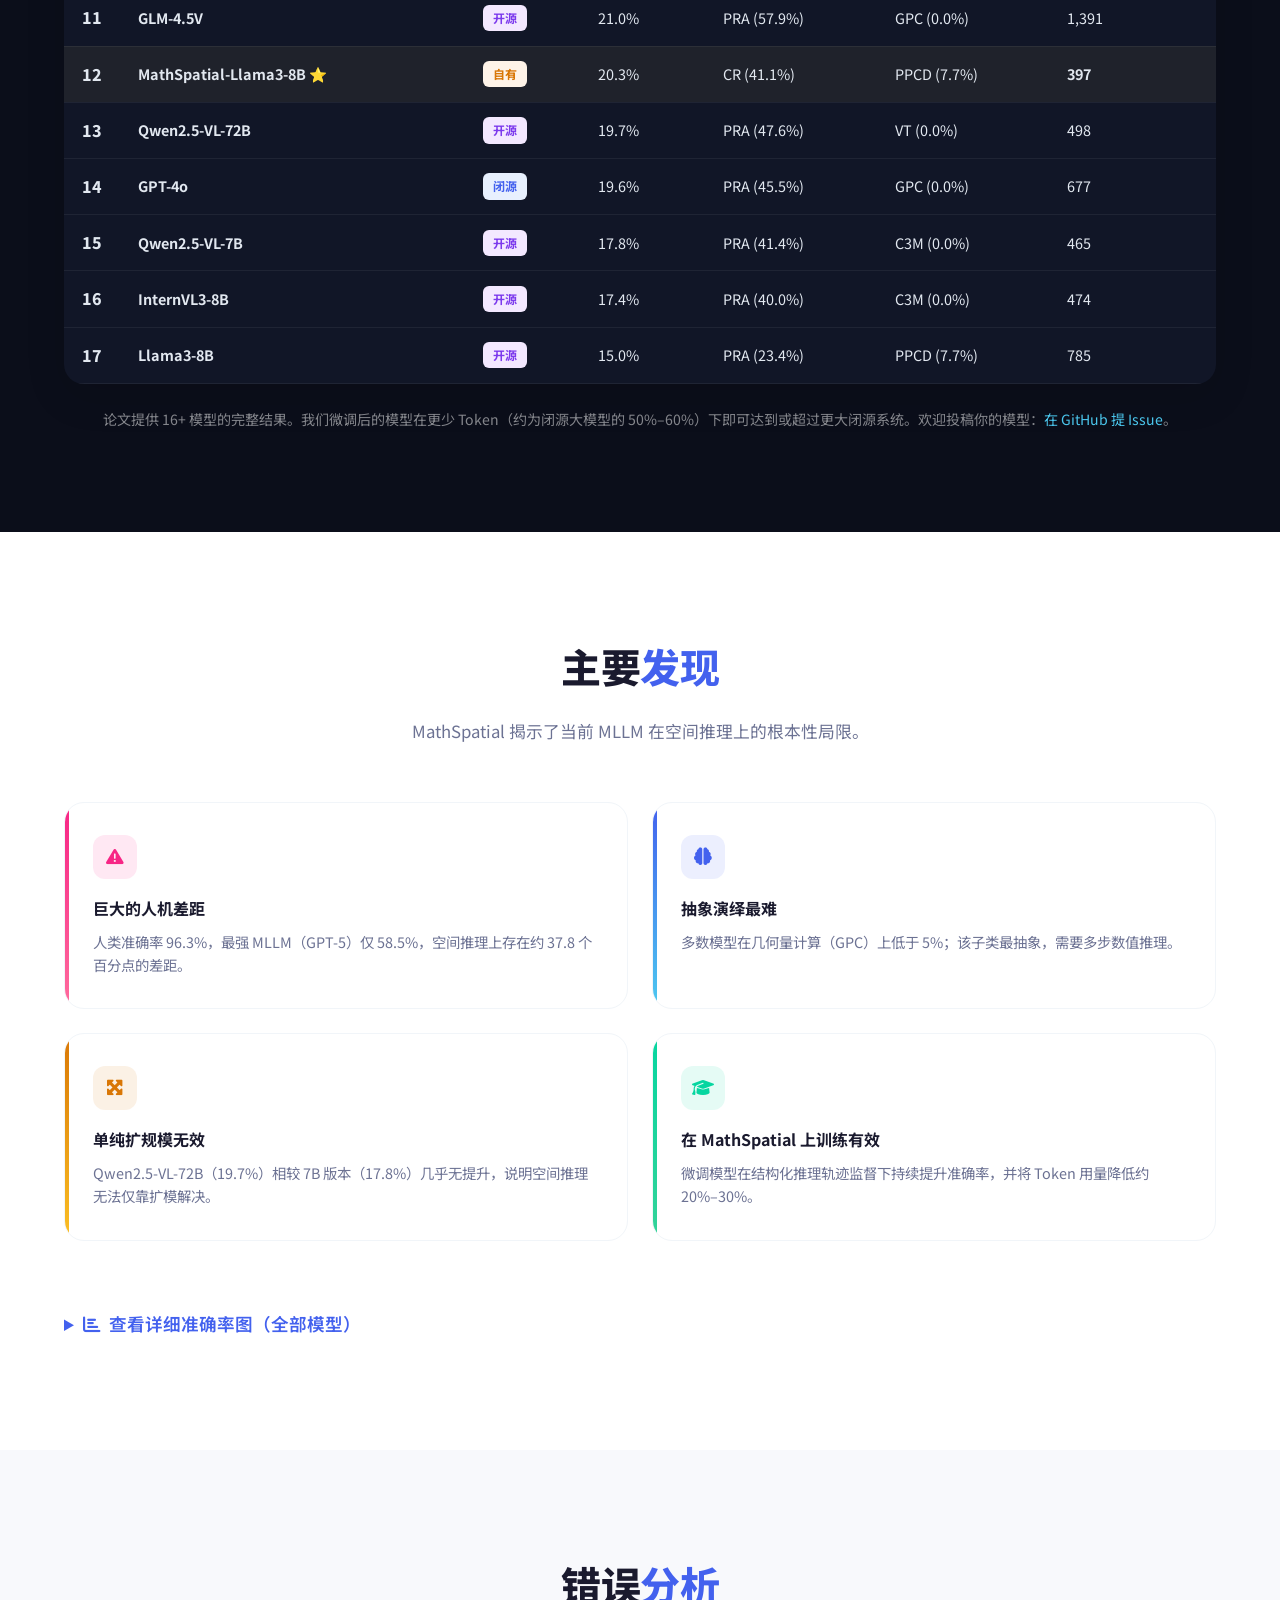
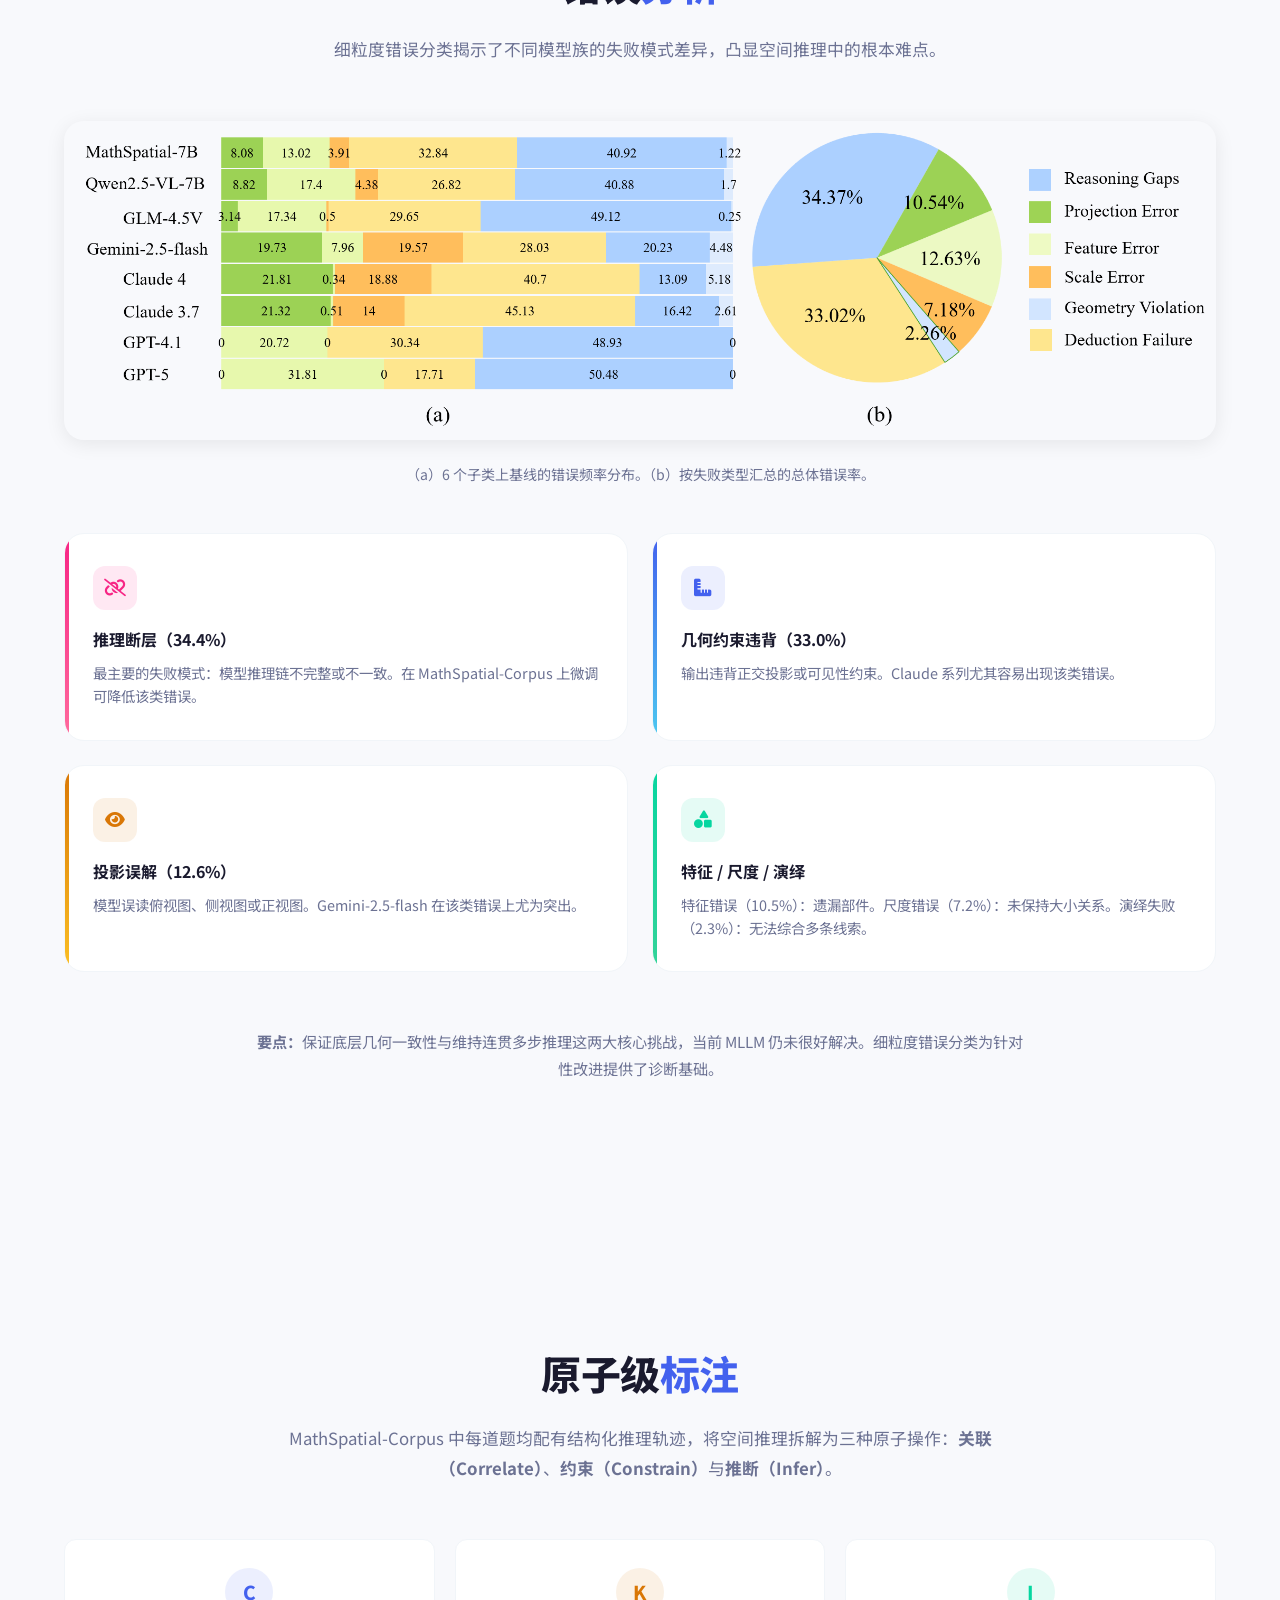
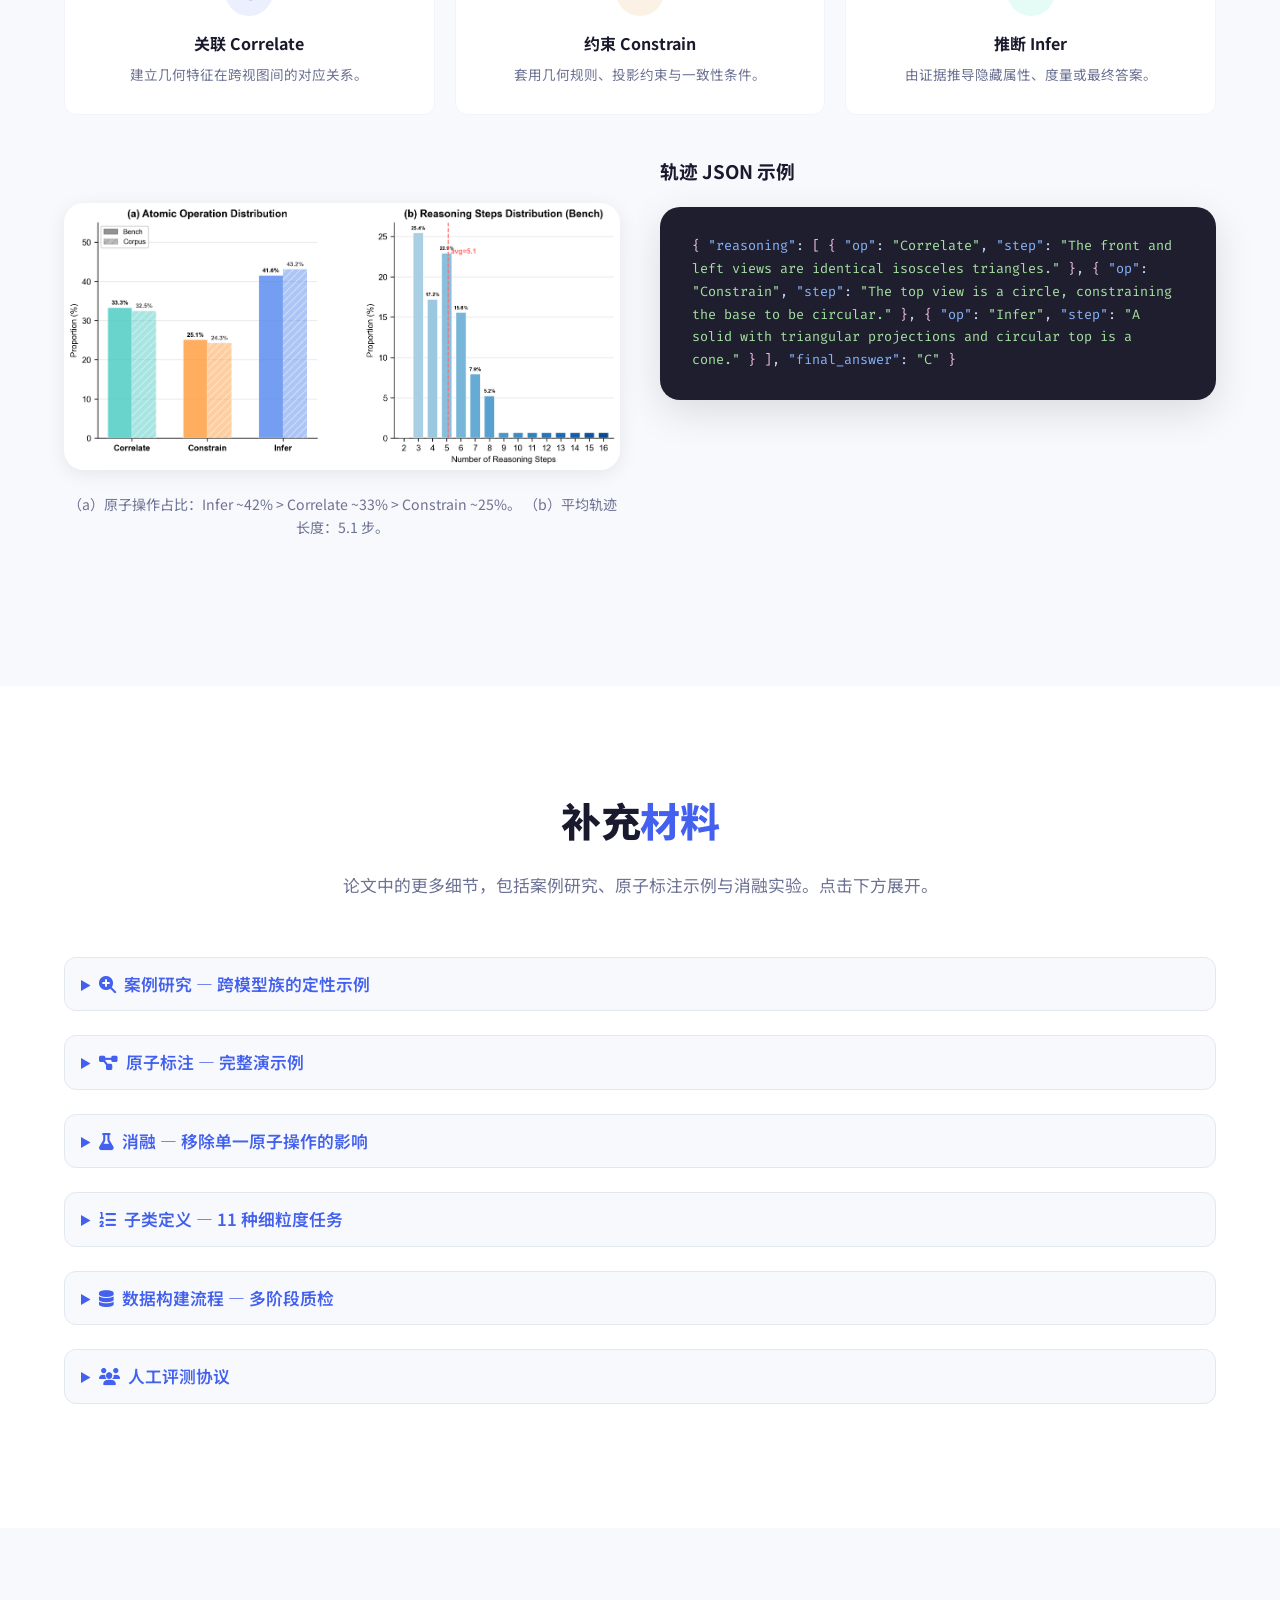
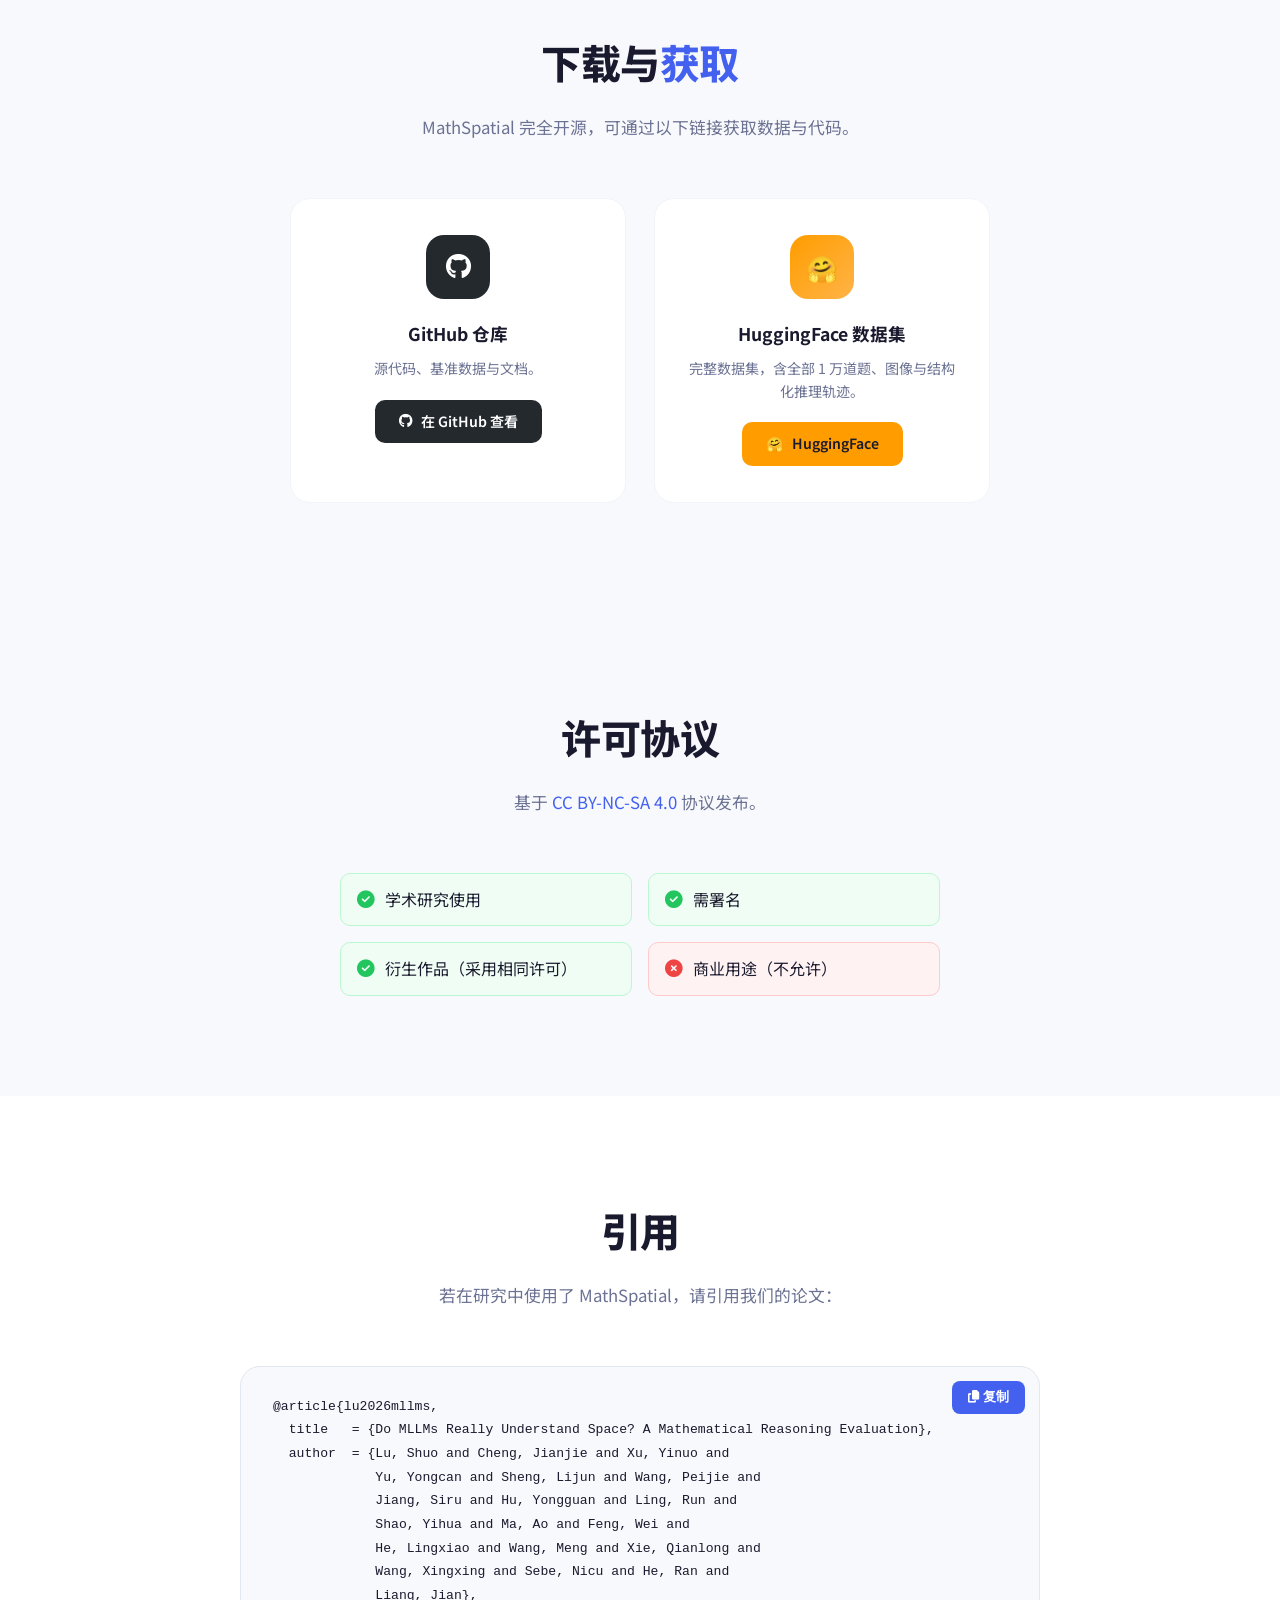
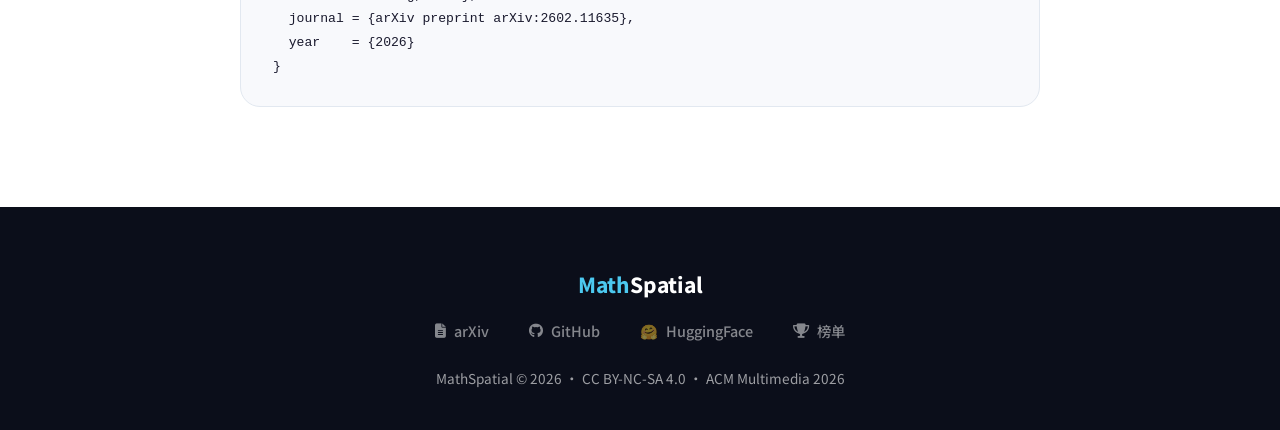
==== commit aa7db097: "Split authors into two lines, complete navbar coverage, promote Citation to section - Split 19 autho" ====
--- a/index_zh.html
+++ b/index_zh.html
@@ -46,13 +46,32 @@
     </a>
     <ul class="nav-links" id="navLinks">
       <li><a href="#overview">概览</a></li>
-      <li><a href="#statistics">统计</a></li>
-      <li><a href="#examples">示例</a></li>
-      <li><a href="#leaderboard">榜单</a></li>
-      <li><a href="#findings">主要发现</a></li>
-      <li><a href="#error-analysis">错误分析</a></li>
-      <li><a href="#annotations">标注</a></li>
-      <li><a href="#download">下载</a></li>
+      <li>
+        <a href="#statistics">数据集 <i class="fas fa-chevron-down"></i></a>
+        <ul class="nav-dropdown">
+          <li><a href="#statistics">统计</a></li>
+          <li><a href="#benchmark-comparison">基准对比</a></li>
+          <li><a href="#examples">示例</a></li>
+          <li><a href="#annotations">标注</a></li>
+        </ul>
+      </li>
+      <li>
+        <a href="#leaderboard">结果 <i class="fas fa-chevron-down"></i></a>
+        <ul class="nav-dropdown">
+          <li><a href="#leaderboard">榜单</a></li>
+          <li><a href="#findings">主要发现</a></li>
+          <li><a href="#error-analysis">错误分析</a></li>
+        </ul>
+      </li>
+      <li>
+        <a href="#download">资源 <i class="fas fa-chevron-down"></i></a>
+        <ul class="nav-dropdown">
+          <li><a href="#supplementary">补充材料</a></li>
+          <li><a href="#download">下载</a></li>
+          <li><a href="#license">许可协议</a></li>
+          <li><a href="#citation">引用</a></li>
+        </ul>
+      </li>
       <li><a href="https://huggingface.co/datasets/shuolucs/MathSpatial" target="_blank" class="nav-cta"><i class="fas fa-database"></i> 数据集</a></li>
     </ul>
     <div class="lang-switch" role="navigation" aria-label="语言">
@@ -97,7 +116,8 @@
     </div>
 
     <p class="hero-team">
-      Shuo Lu &middot; Jianjie Cheng &middot; Yinuo Xu &middot; Yongcan Yu &middot; Lijun Sheng &middot; Peijie Wang &middot; Siru Jiang &middot; Yongguan Hu &middot; Run Ling &middot; Yihua Shao &middot; Ao Ma &middot; Wei Feng &middot; Lingxiao He &middot; Meng Wang &middot; Qianlong Xie &middot; Xingxing Wang &middot; Nicu Sebe &middot; Ran He &middot; Jian Liang
+      Shuo Lu<sup>*</sup> &middot; Jianjie Cheng<sup>*</sup> &middot; Yinuo Xu<sup>*</sup> &middot; Yongcan Yu<sup>*</sup> &middot; Lijun Sheng &middot; Peijie Wang &middot; Siru Jiang &middot; Yongguan Hu &middot; Run Ling &middot; Yihua Shao<br>
+      Ao Ma &middot; Wei Feng &middot; Lingxiao He &middot; Meng Wang &middot; Qianlong Xie &middot; Xingxing Wang &middot; Nicu Sebe &middot; Ran He &middot; Jian Liang<sup>&dagger;</sup>
     </p>
   </div>
 </section>
@@ -200,7 +220,7 @@
       </div>
     </div>
 
-    <h3 class="section-title animate-on-scroll" style="font-size:1.5rem; margin-top:56px;">与现有基准对比</h3>
+    <h3 class="section-title animate-on-scroll" id="benchmark-comparison" style="font-size:1.5rem; margin-top:56px;">与现有基准对比</h3>
     <p class="section-desc animate-on-scroll">MathSpatial 与数学及空间推理领域已有基准的对比。</p>
     <div class="comparison-wrapper animate-on-scroll">
       <table class="comparison-table">
@@ -779,15 +799,16 @@
       <div style="display:flex; align-items:center; gap:10px; padding:12px 16px; background:#f0fdf4; border-radius:10px; border:1px solid #bbf7d0;"><i class="fas fa-check-circle" style="color:#22c55e; font-size:1.1rem;"></i> 衍生作品（采用相同许可）</div>
       <div style="display:flex; align-items:center; gap:10px; padding:12px 16px; background:#fef2f2; border-radius:10px; border:1px solid #fecaca;"><i class="fas fa-times-circle" style="color:#ef4444; font-size:1.1rem;"></i> 商业用途（不允许）</div>
     </div>
-
-    <details class="collapsible animate-on-scroll" style="margin-top:32px;" id="citation">
-      <summary style="cursor:pointer; font-size:1.05rem; font-weight:600; color:var(--primary); padding:12px 16px; background:var(--bg-alt); border-radius:var(--radius); border:1px solid var(--border);">
-        <i class="fas fa-quote-left" style="margin-right:8px;"></i>引用 &mdash; BibTeX
-      </summary>
-      <div style="margin-top:16px;">
-        <p style="margin-bottom:12px; color:var(--text-light);">若在研究中使用了 MathSpatial，请引用我们的论文：</p>
-        <div class="citation-block" id="citationBlock" style="position:relative;">
-          <button class="copy-btn" onclick="copyCitation()"><i class="fas fa-copy"></i> 复制</button>
+  </div>
+</section>
+
+<!-- ====== Citation ====== -->
+<section class="section" id="citation">
+  <div class="container">
+    <h2 class="section-title animate-on-scroll">引用</h2>
+    <p class="section-desc animate-on-scroll">若在研究中使用了 MathSpatial，请引用我们的论文：</p>
+    <div class="citation-block animate-on-scroll" id="citationBlock" style="position:relative;">
+      <button class="copy-btn" onclick="copyCitation()"><i class="fas fa-copy"></i> 复制</button>
 <pre>@article{lu2026mllms,
   title   = {Do MLLMs Really Understand Space? A Mathematical Reasoning Evaluation},
   author  = {Lu, Shuo and Cheng, Jianjie and Xu, Yinuo and
@@ -800,9 +821,7 @@
   journal = {arXiv preprint arXiv:2602.11635},
   year    = {2026}
 }</pre>
-        </div>
-      </div>
-    </details>
+    </div>
   </div>
 </section>
 
